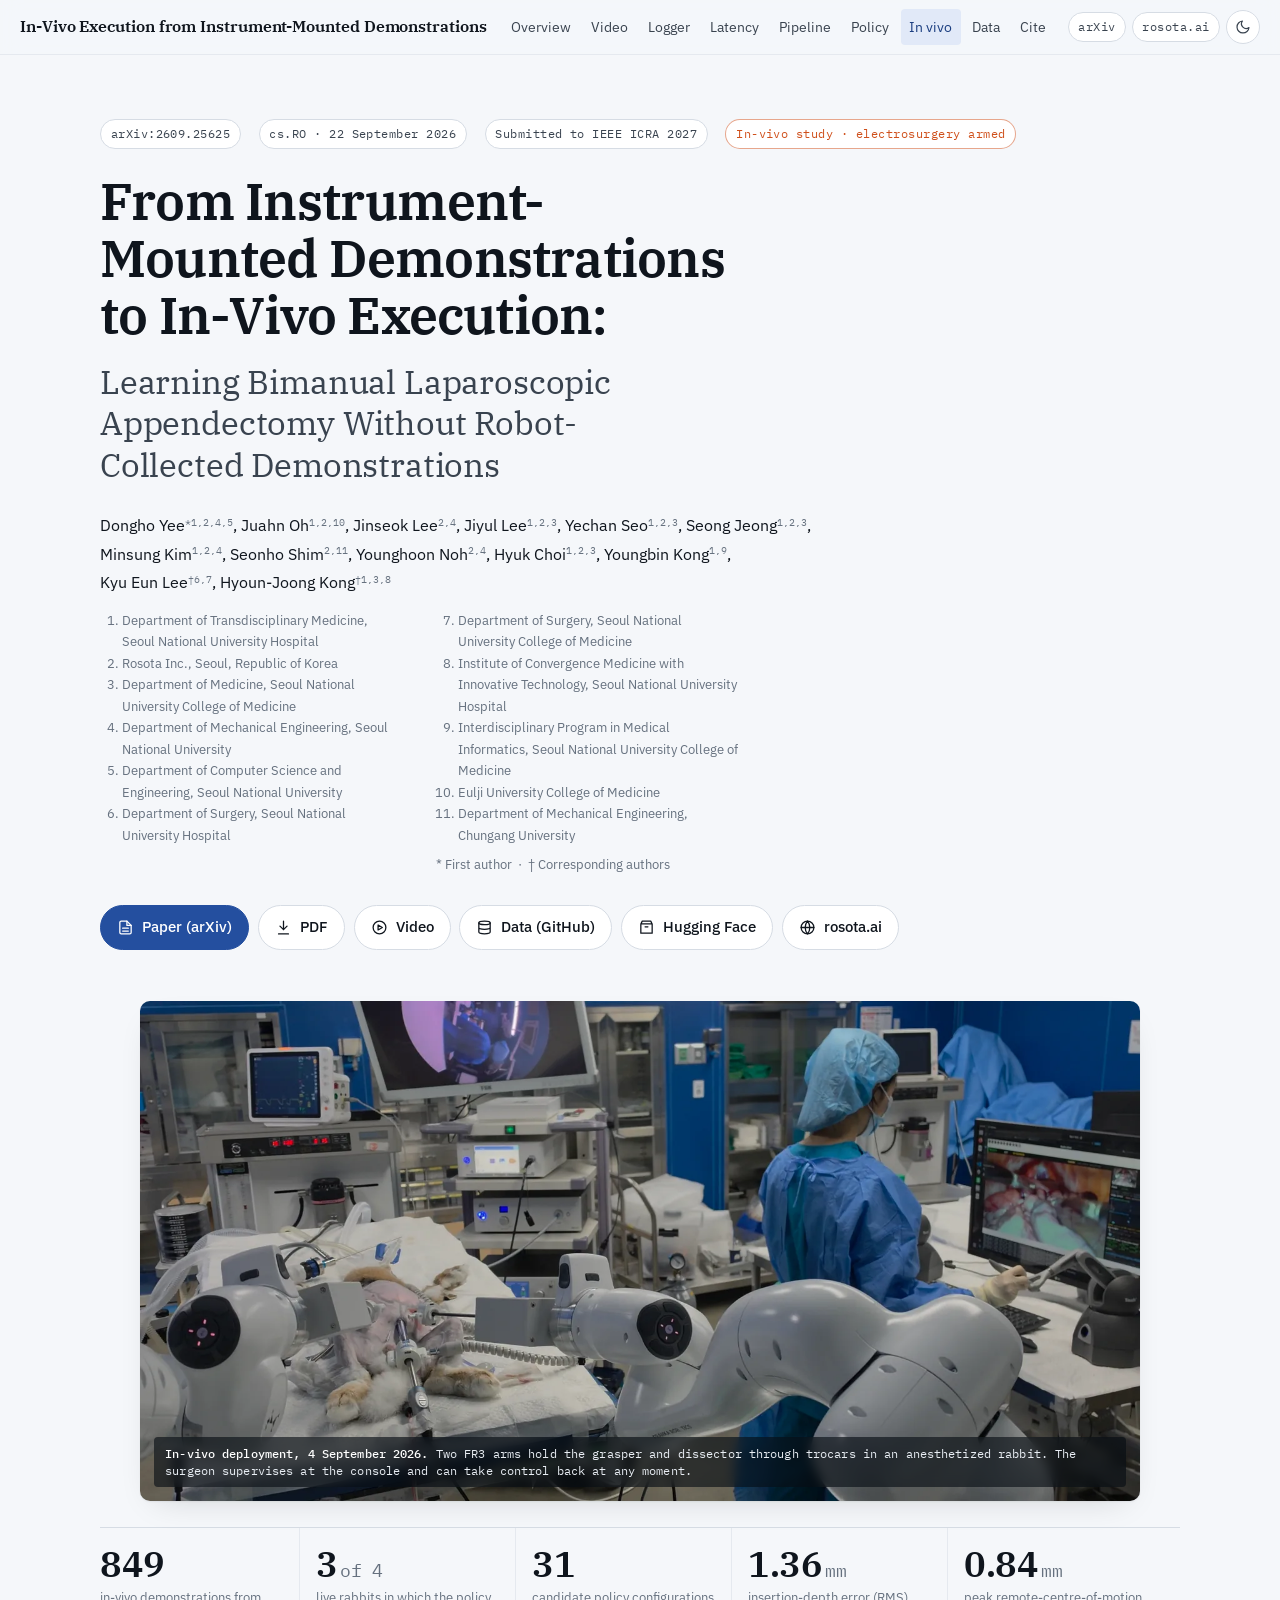
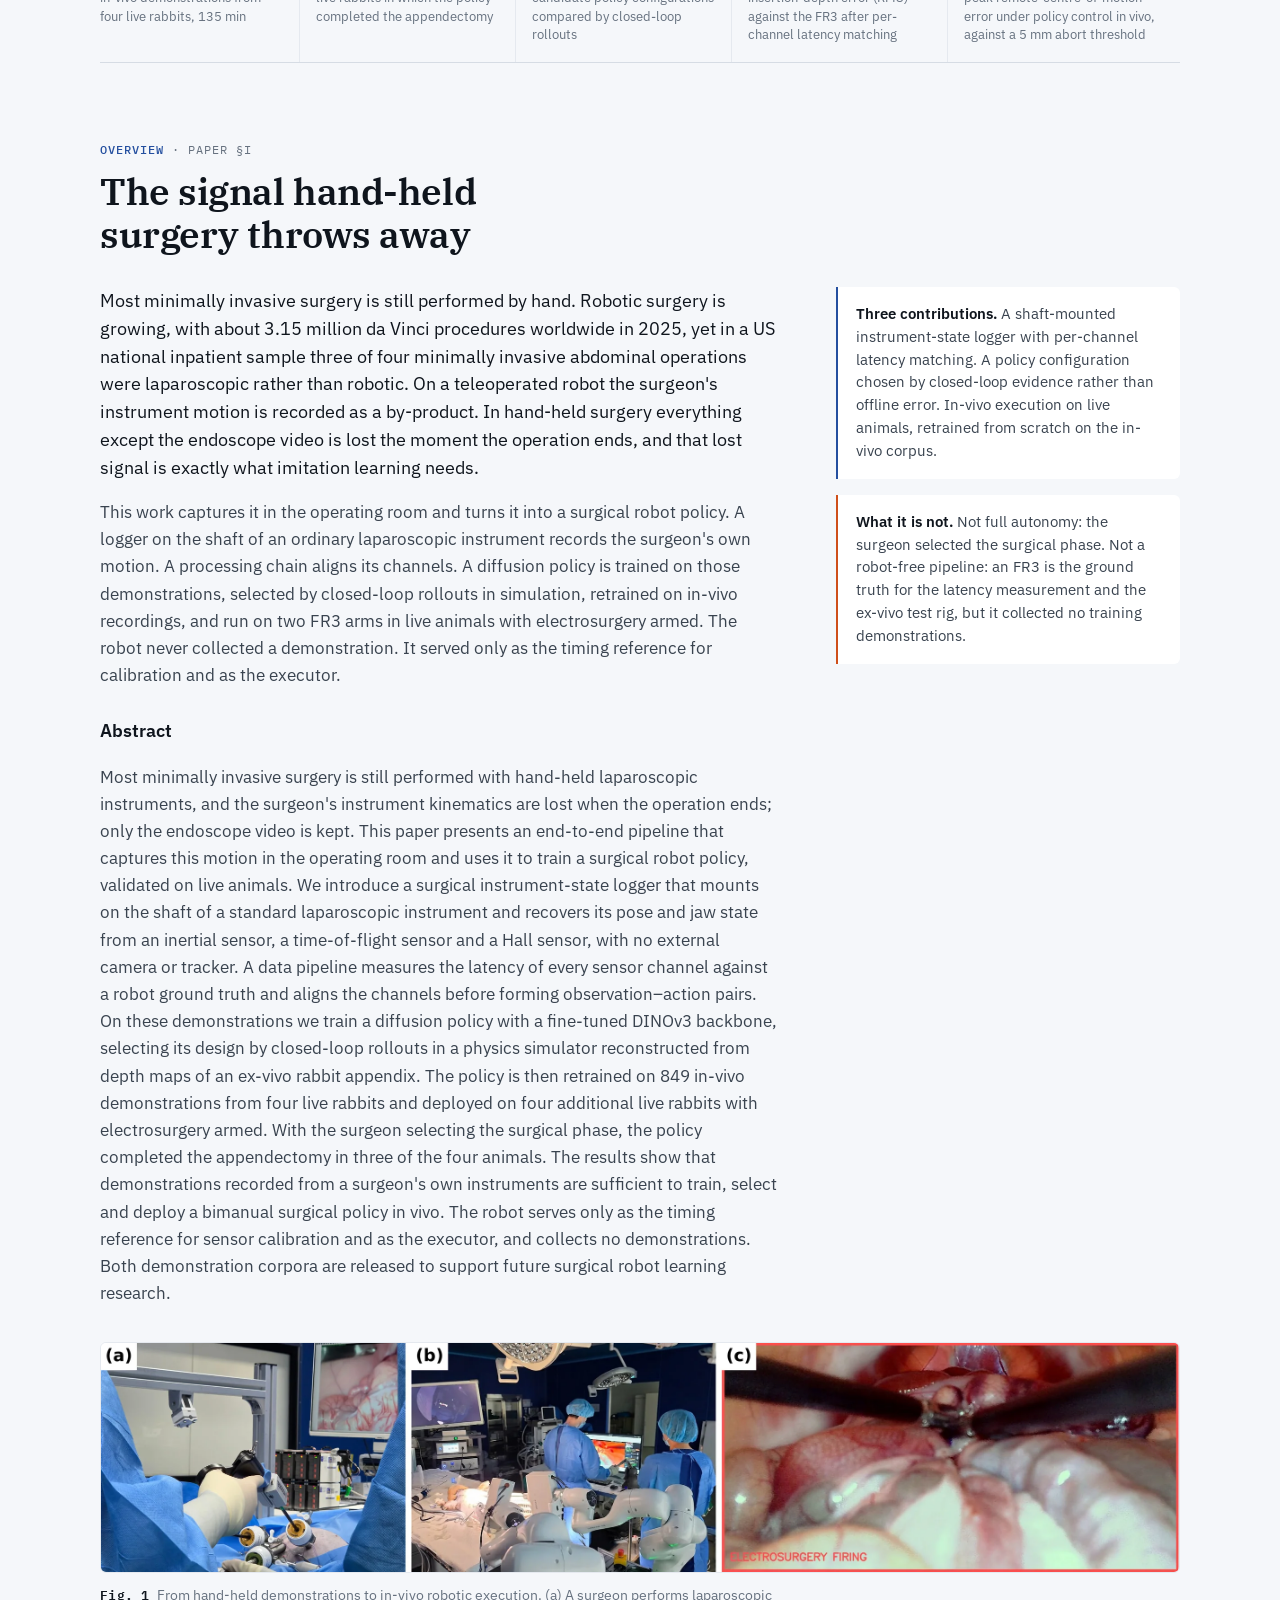
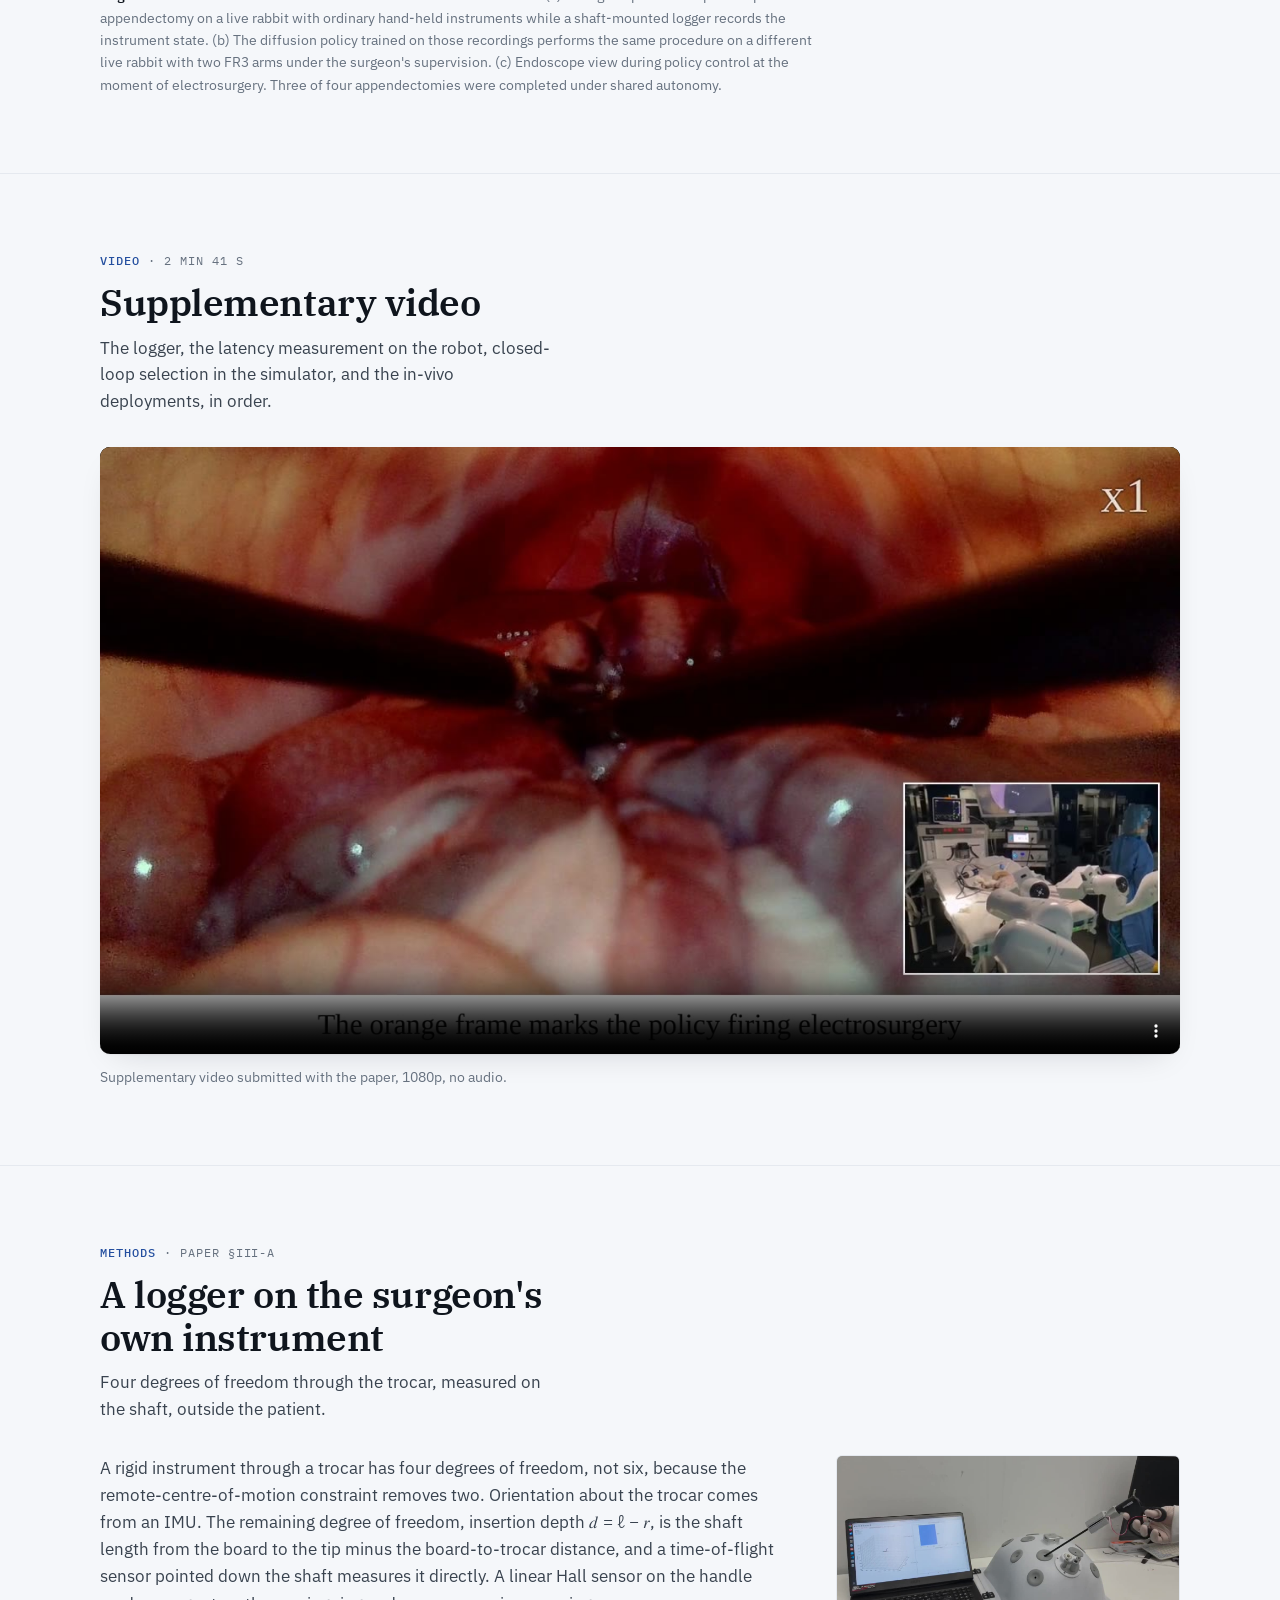
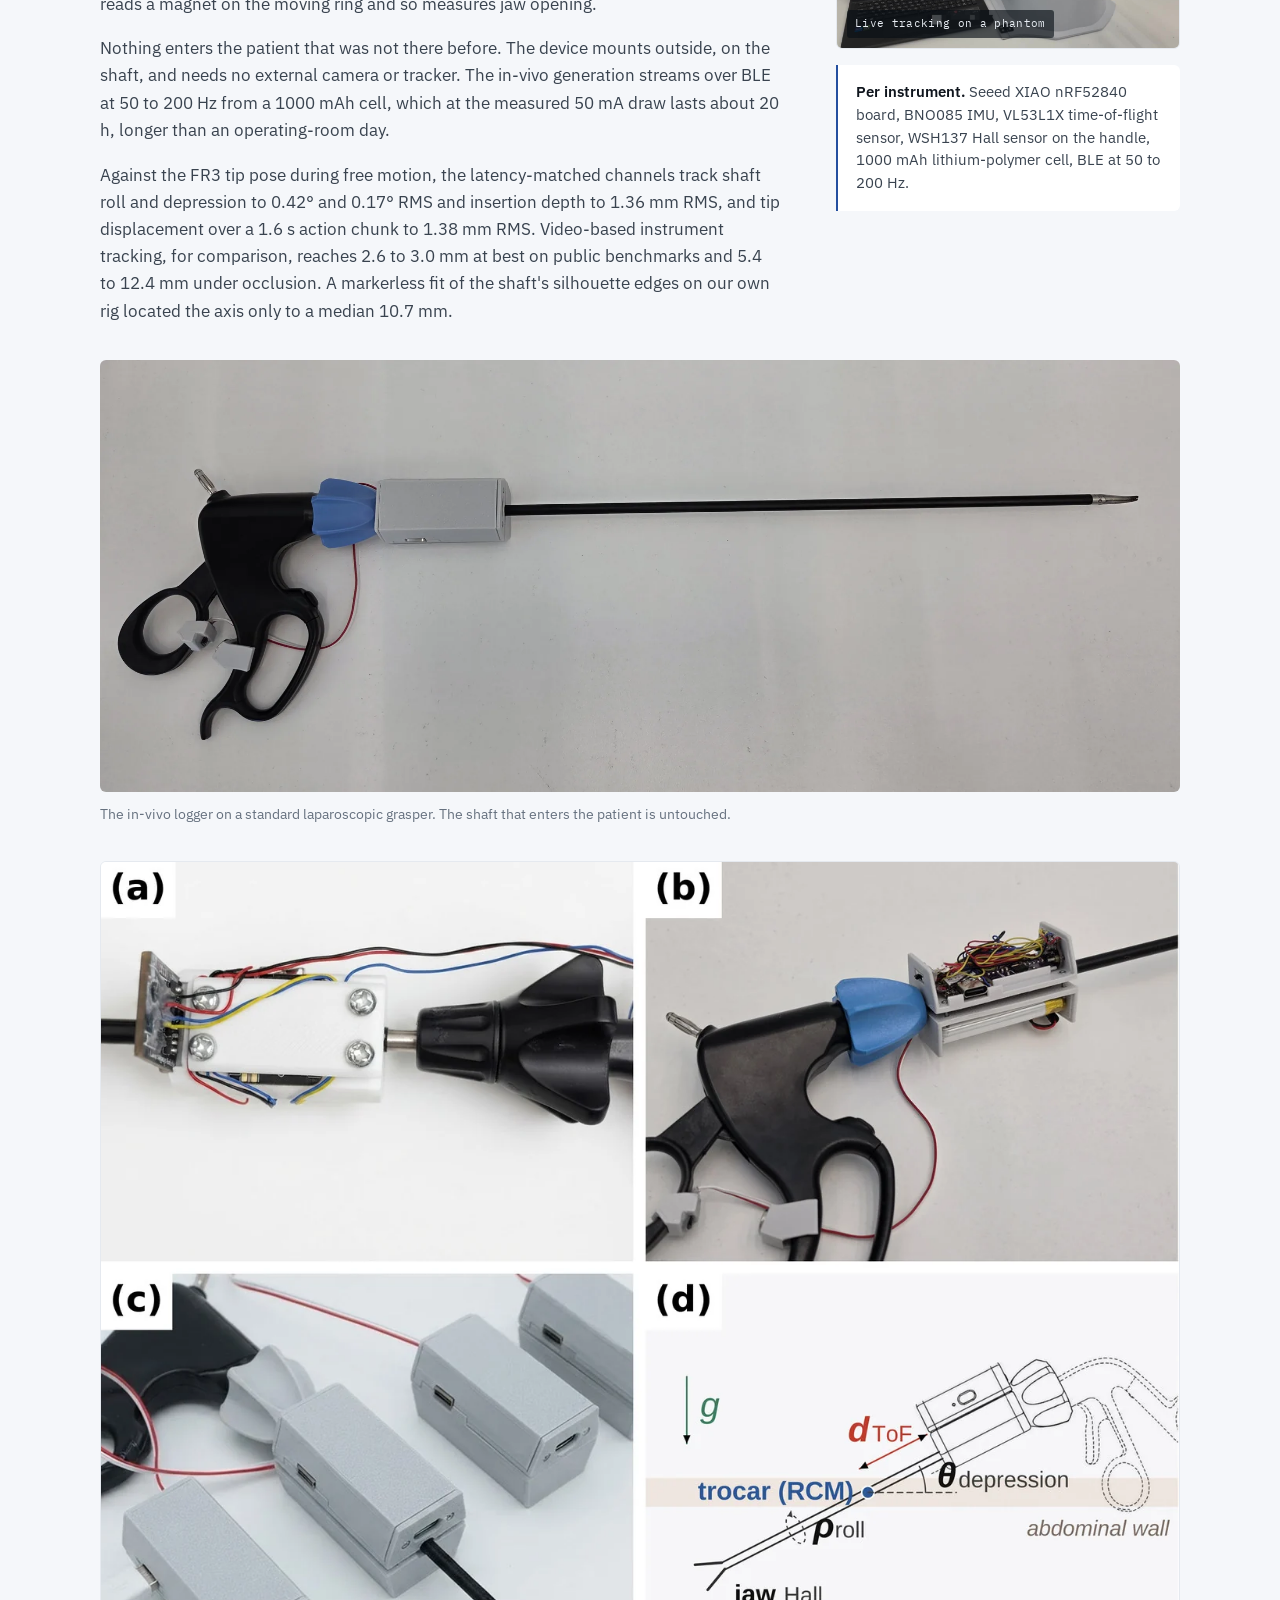
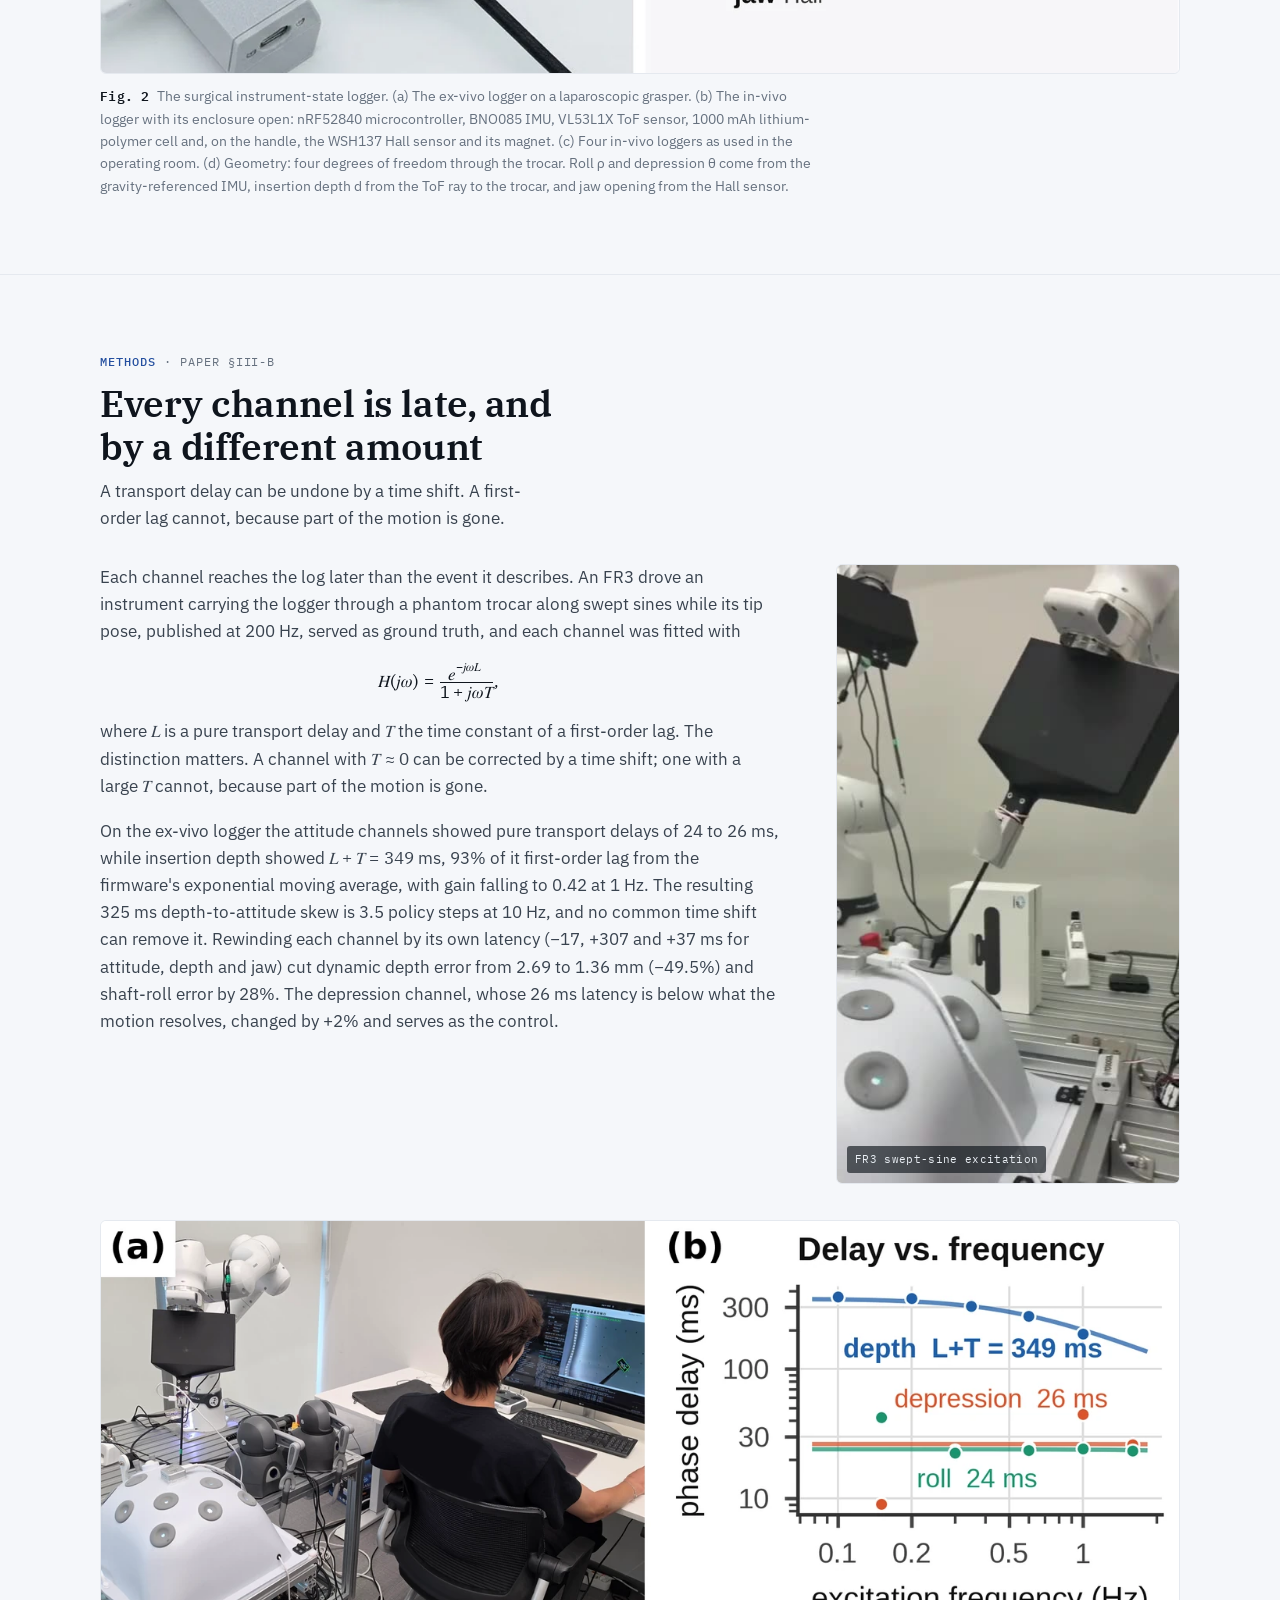
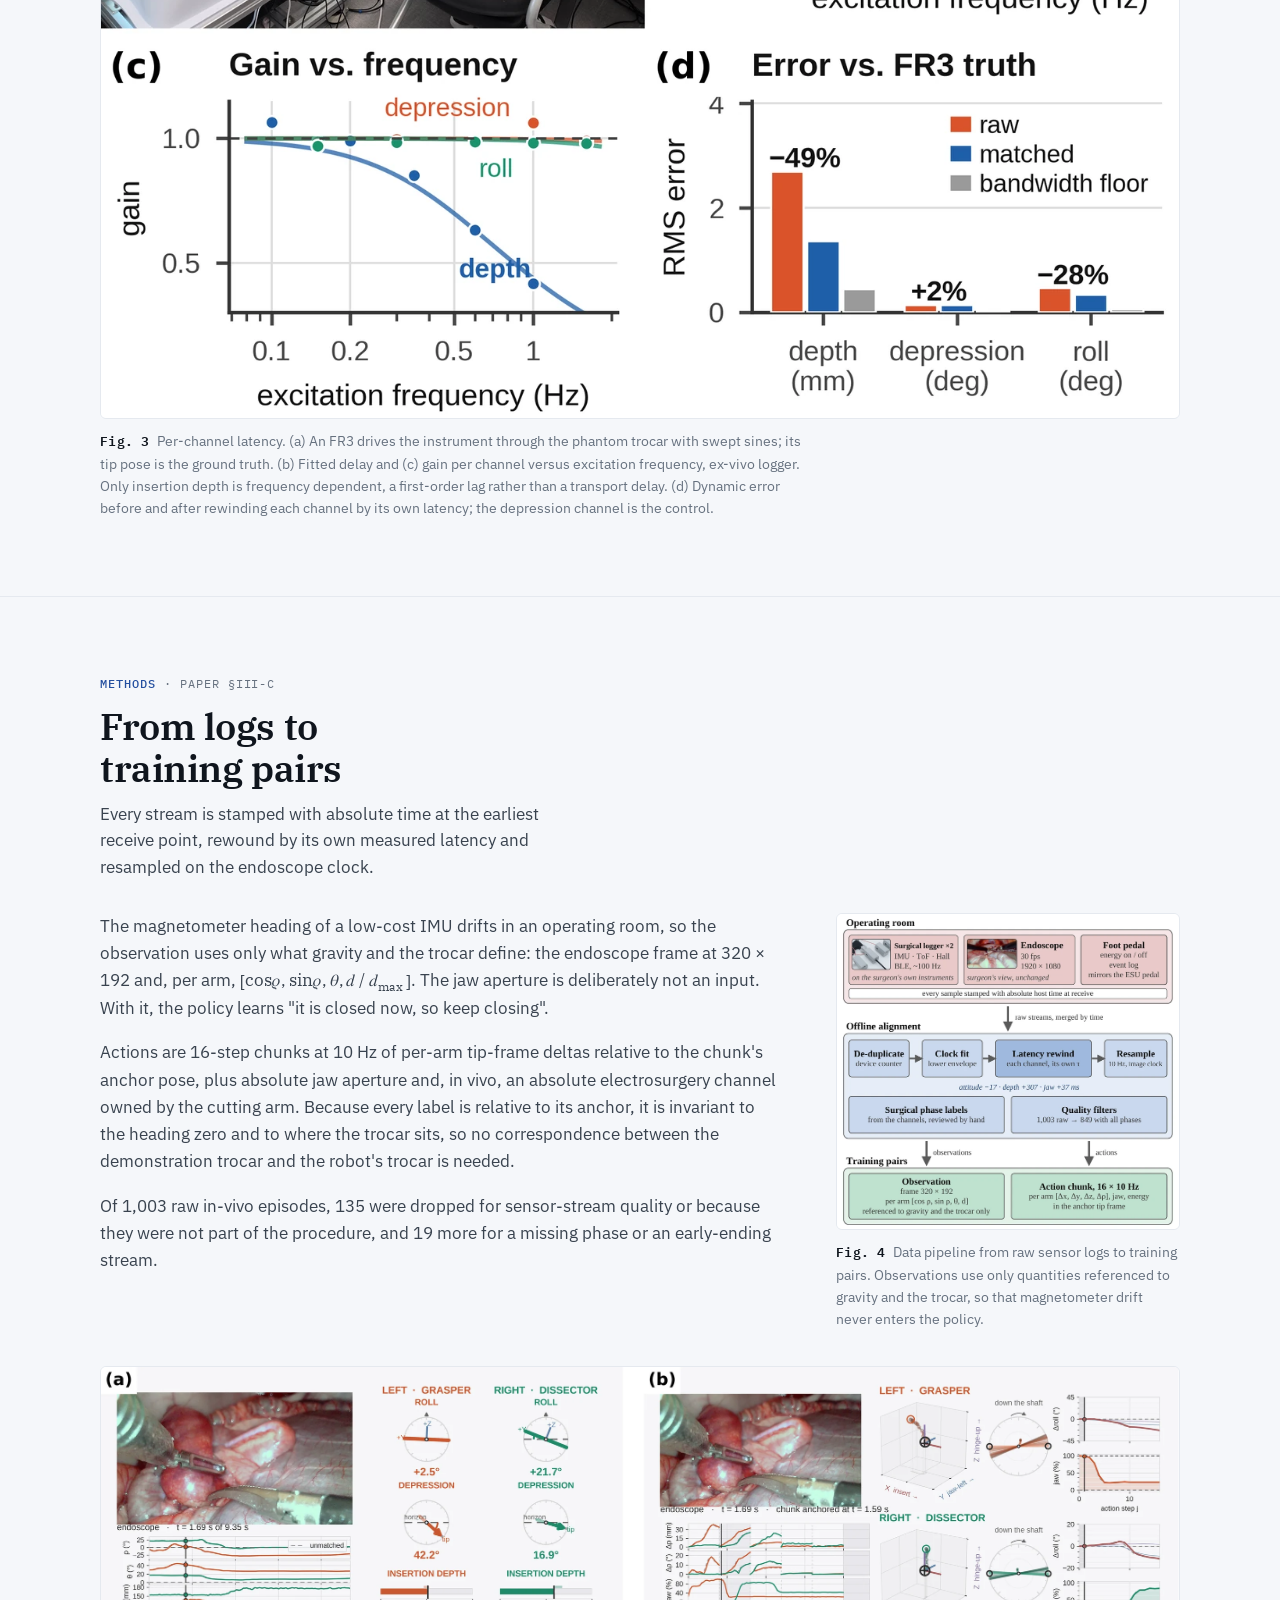
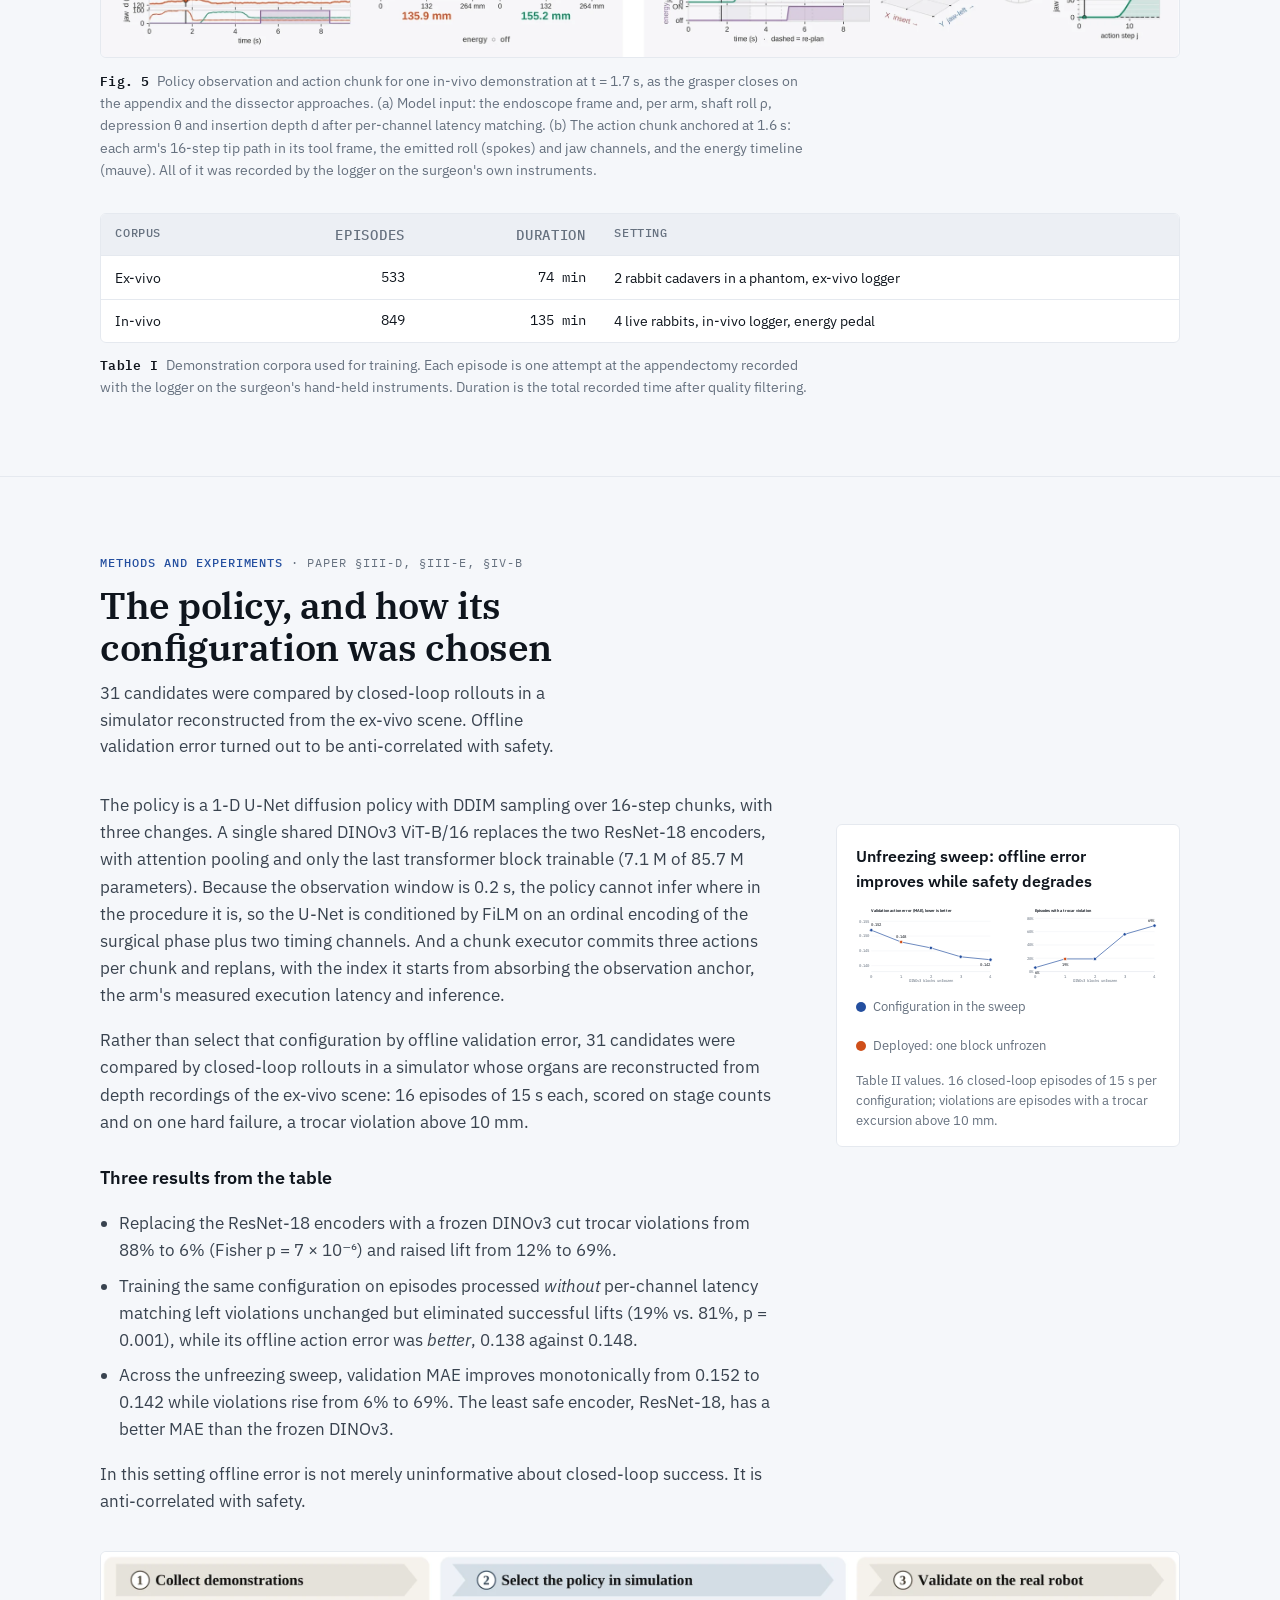
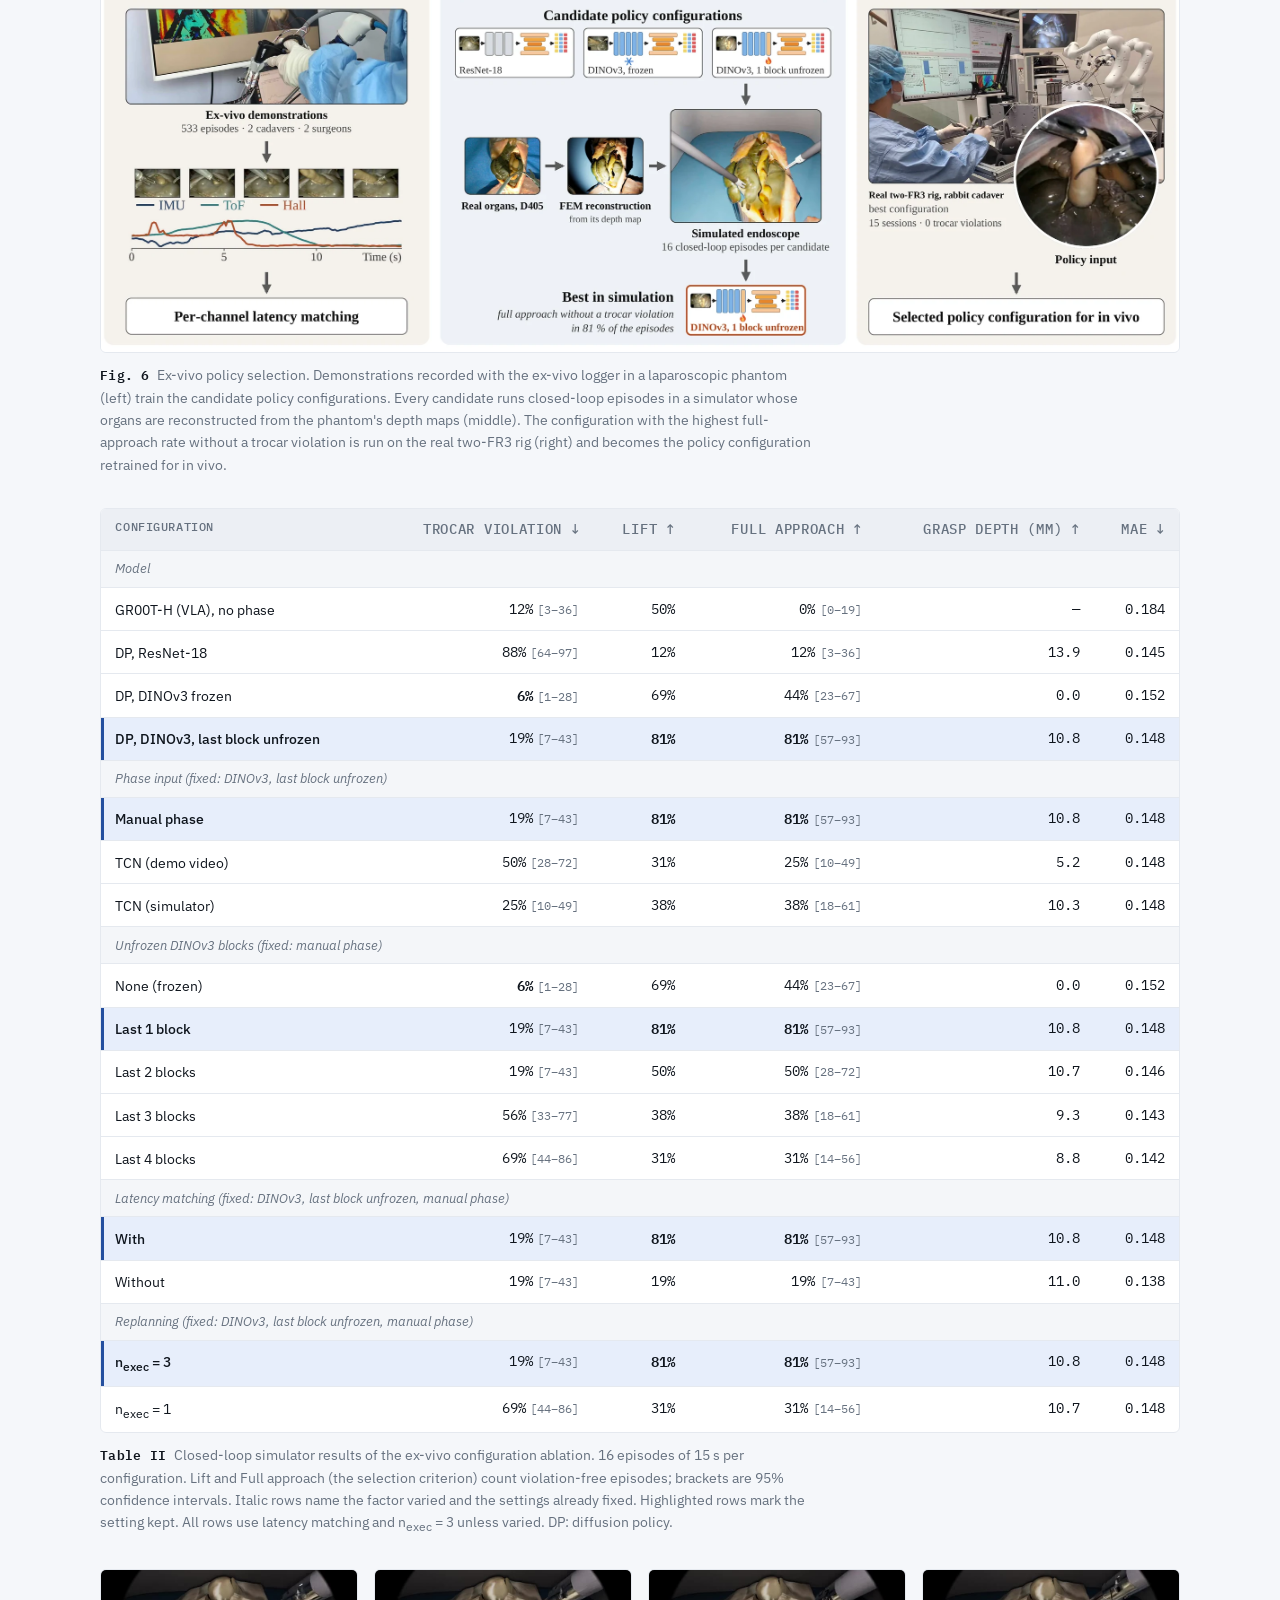
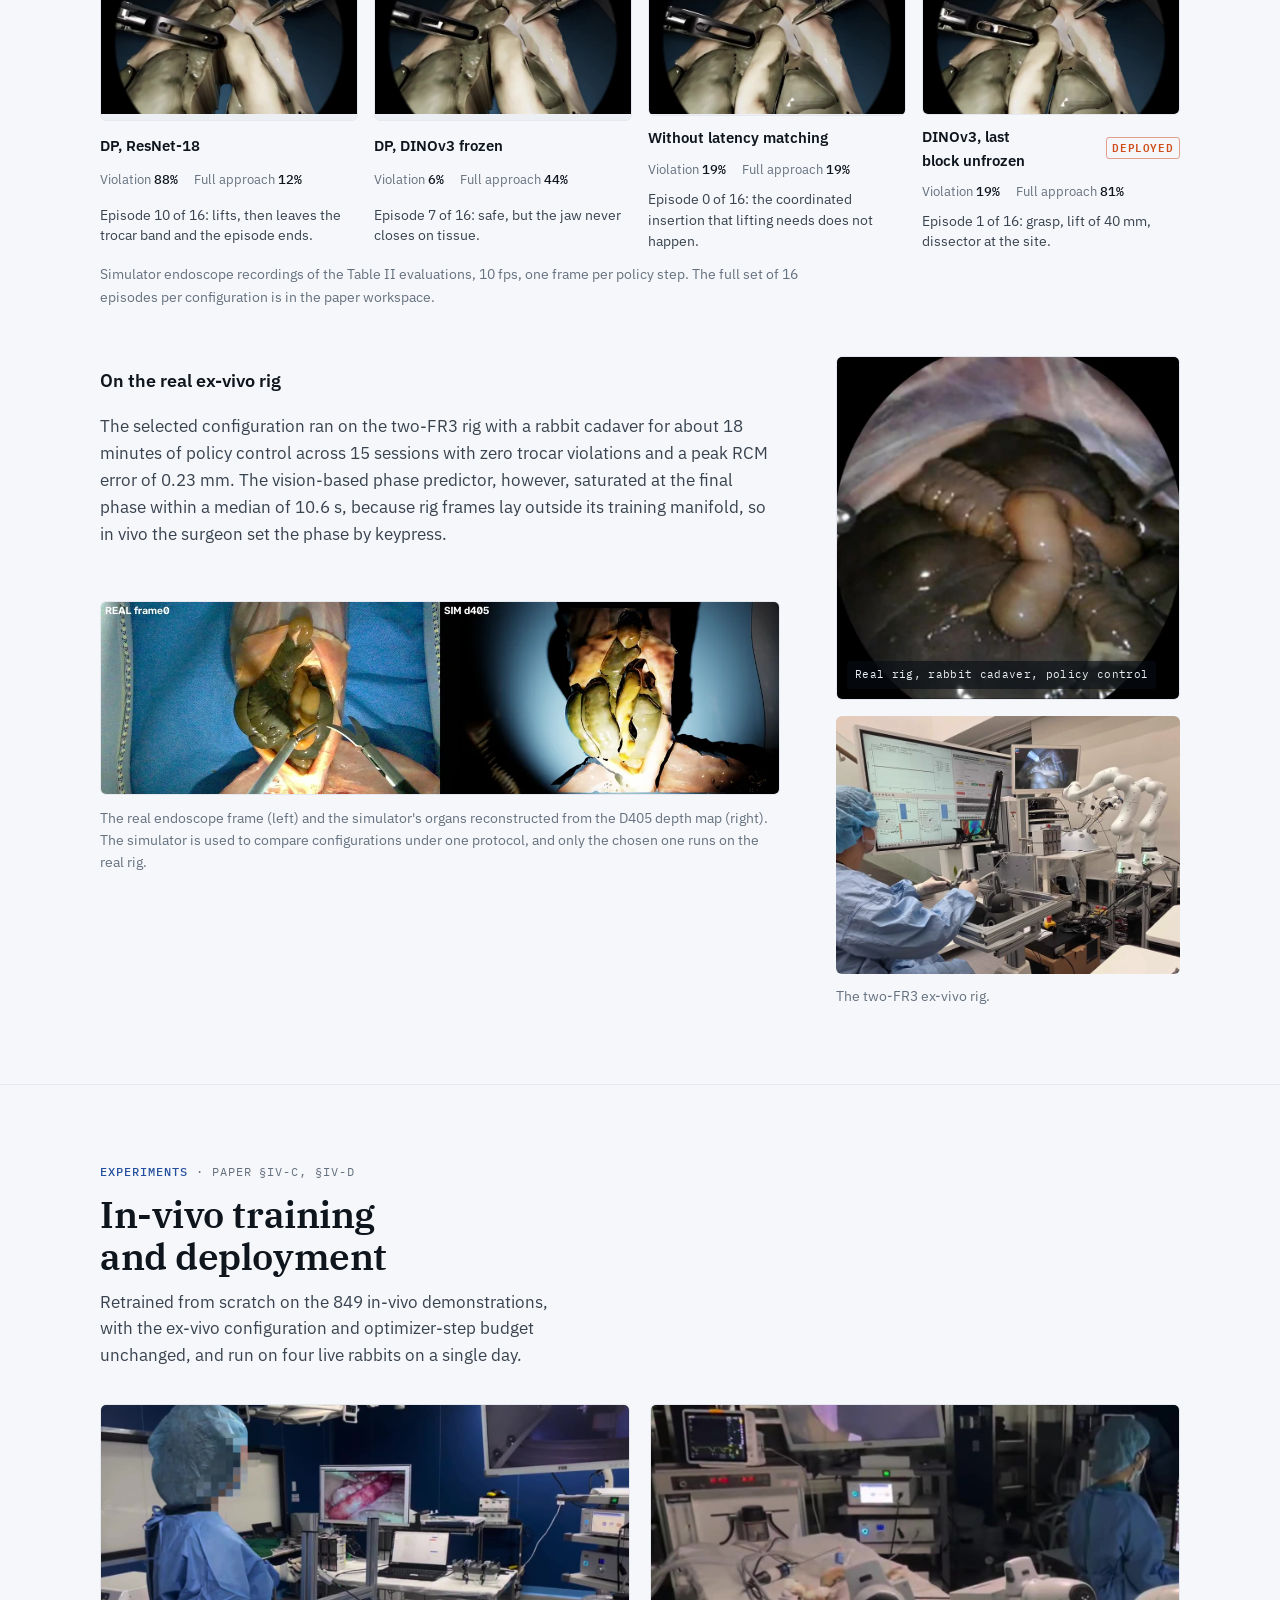
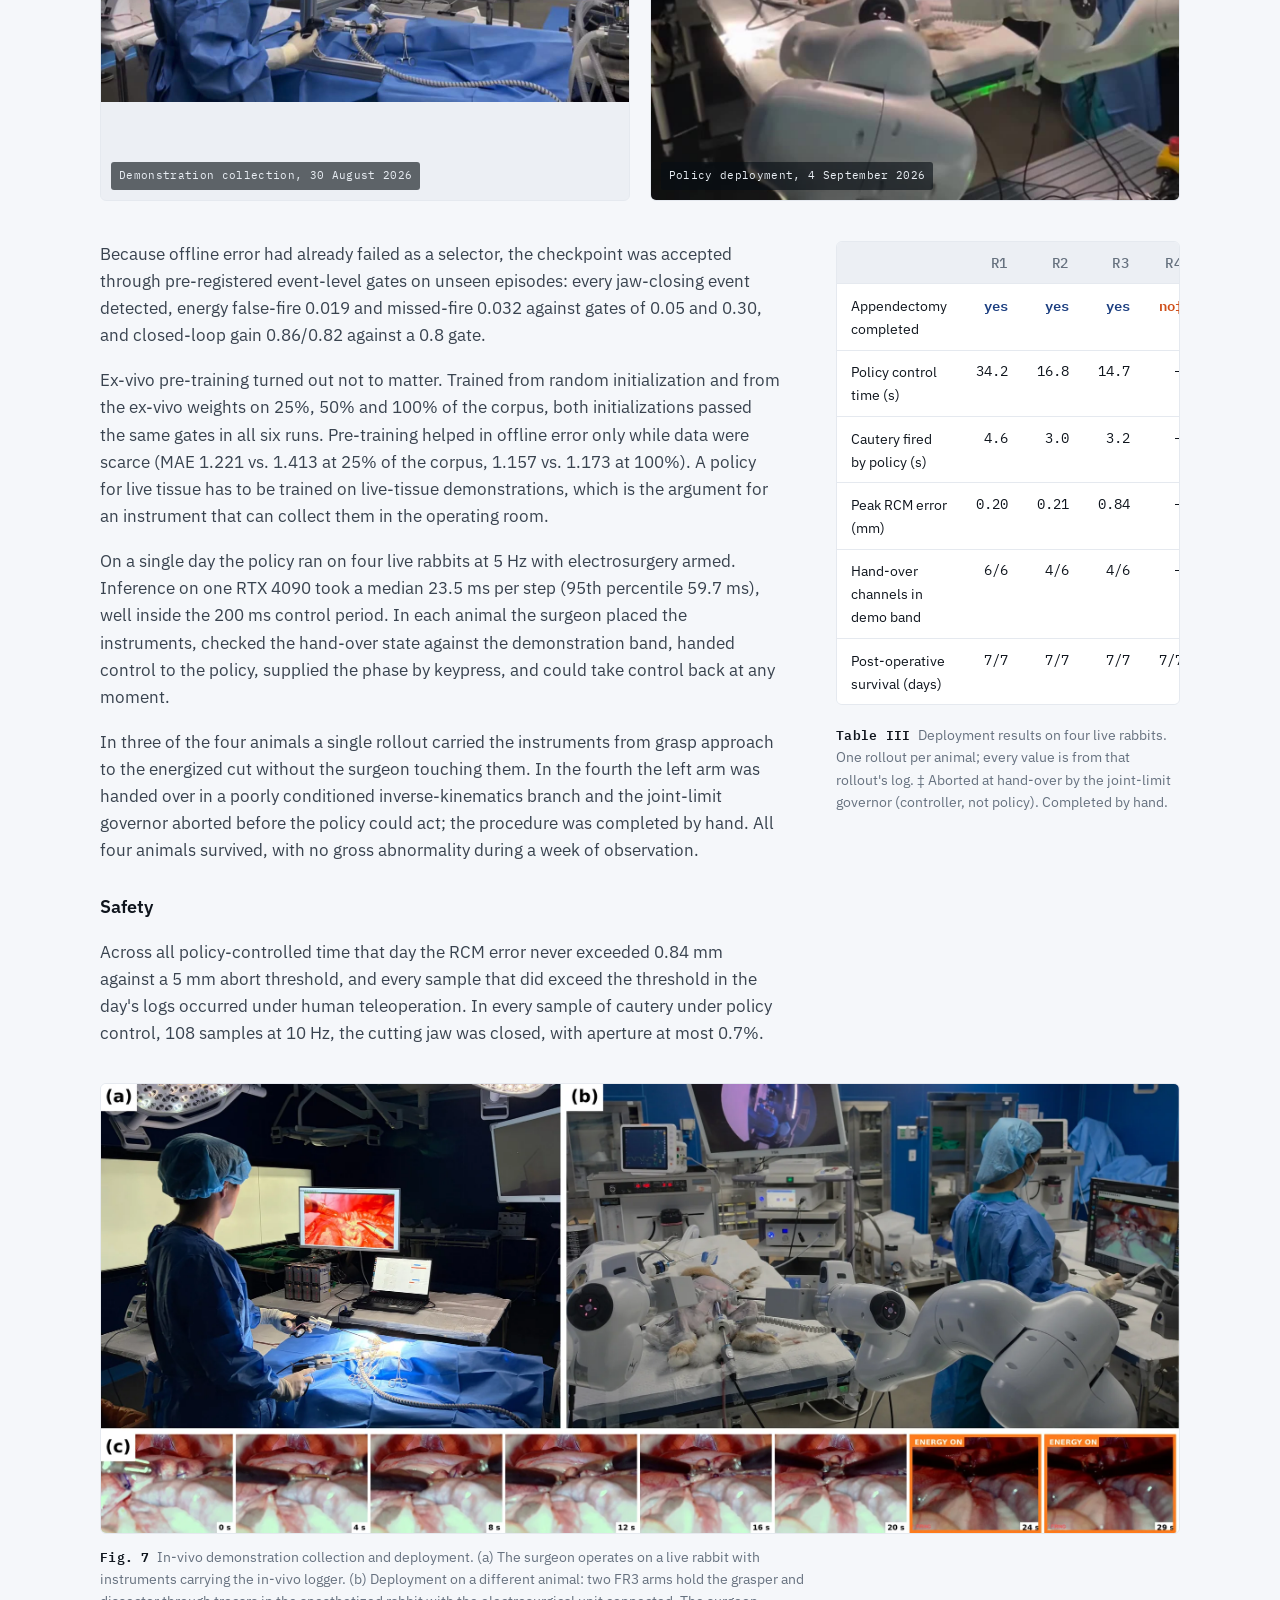
==== index.html @ 1e9c75e2 "Project page for the in-vivo appendectomy paper (arXiv:2609.25625) Static GitHub Pages site: hero, a" ====
<!doctype html>
<html lang="en">
<head>
<meta charset="utf-8">
<meta name="viewport" content="width=device-width, initial-scale=1, viewport-fit=cover">
<title>From Instrument-Mounted Demonstrations to In-Vivo Execution: Learning Bimanual Laparoscopic Appendectomy Without Robot-Collected Demonstrations</title>
<meta name="description" content="Project page. A shaft-mounted logger records a surgeon's hand-held laparoscopic instruments, and a diffusion policy trained on 849 in-vivo demonstrations completed appendectomy in three of four live rabbits. Paper, video, data.">
<link rel="canonical" href="https://rosota-research.github.io/instrument-mounted-demonstrations-in-vivo/">
<meta name="robots" content="index, follow, max-image-preview:large, max-snippet:-1, max-video-preview:-1">
<meta name="author" content="Dongho Yee, Juahn Oh, Jinseok Lee, Jiyul Lee, Yechan Seo, Seong Jeong, Minsung Kim, Seonho Shim, Younghoon Noh, Hyuk Choi, Youngbin Kong, Kyu Eun Lee, Hyoun-Joong Kong">
<meta name="keywords" content="surgical robotics, imitation learning, diffusion policy, laparoscopic appendectomy, in vivo, instrument-mounted demonstrations, DINOv3, latency matching, Franka FR3, ICRA 2027">
<meta name="theme-color" content="#f5f7fa" media="(prefers-color-scheme: light)">
<meta name="theme-color" content="#0b1016" media="(prefers-color-scheme: dark)">

<meta property="og:type" content="article">
<meta property="og:site_name" content="Rosota Intelligence Institute">
<meta property="og:title" content="From Instrument-Mounted Demonstrations to In-Vivo Execution: Learning Bimanual Laparoscopic Appendectomy Without Robot-Collected Demonstrations">
<meta property="og:description" content="A shaft-mounted logger records a surgeon's hand-held laparoscopic instruments. A diffusion policy trained on 849 in-vivo demonstrations completed appendectomy in three of four live rabbits with electrosurgery armed.">
<meta property="og:url" content="https://rosota-research.github.io/instrument-mounted-demonstrations-in-vivo/">
<meta property="og:image" content="https://rosota-research.github.io/instrument-mounted-demonstrations-in-vivo/assets/img/og-card.jpg">
<meta property="og:image:width" content="1200">
<meta property="og:image:height" content="630">
<meta property="og:image:alt" content="Two FR3 robot arms performing laparoscopic appendectomy on a live rabbit while the surgeon supervises at the console">
<meta property="article:published_time" content="2026-09-22T00:00:00Z">
<meta name="twitter:card" content="summary_large_image">
<meta name="twitter:title" content="From Instrument-Mounted Demonstrations to In-Vivo Execution">
<meta name="twitter:description" content="Learning bimanual laparoscopic appendectomy without robot-collected demonstrations. Three of four live rabbits, electrosurgery armed. Paper, video and data.">
<meta name="twitter:image" content="https://rosota-research.github.io/instrument-mounted-demonstrations-in-vivo/assets/img/og-card.jpg">

<!-- Google Scholar -->
<meta name="citation_title" content="From Instrument-Mounted Demonstrations to In-Vivo Execution: Learning Bimanual Laparoscopic Appendectomy Without Robot-Collected Demonstrations">
<meta name="citation_author" content="Yee, Dongho">
<meta name="citation_author" content="Oh, Juahn">
<meta name="citation_author" content="Lee, Jinseok">
<meta name="citation_author" content="Lee, Jiyul">
<meta name="citation_author" content="Seo, Yechan">
<meta name="citation_author" content="Jeong, Seong">
<meta name="citation_author" content="Kim, Minsung">
<meta name="citation_author" content="Shim, Seonho">
<meta name="citation_author" content="Noh, Younghoon">
<meta name="citation_author" content="Choi, Hyuk">
<meta name="citation_author" content="Kong, Youngbin">
<meta name="citation_author" content="Lee, Kyu Eun">
<meta name="citation_author" content="Kong, Hyoun-Joong">
<meta name="citation_publication_date" content="2026/09/22">
<meta name="citation_online_date" content="2026/09/22">
<meta name="citation_arxiv_id" content="2609.25625">
<meta name="citation_pdf_url" content="https://arxiv.org/pdf/2609.25625">
<meta name="citation_abstract_html_url" content="https://rosota-research.github.io/instrument-mounted-demonstrations-in-vivo/">
<meta name="citation_technical_report_institution" content="Rosota Intelligence Institute; Seoul National University Hospital">
<meta name="citation_keywords" content="surgical robotics; imitation learning; diffusion policy; laparoscopic appendectomy; in vivo">

<link rel="icon" href="assets/img/favicon.svg" type="image/svg+xml">
<link rel="preconnect" href="https://fonts.googleapis.com">
<link rel="preconnect" href="https://fonts.gstatic.com" crossorigin>
<link rel="stylesheet" href="https://fonts.googleapis.com/css2?family=IBM+Plex+Mono:wght@400;500&family=IBM+Plex+Sans:wght@400;500;600&family=IBM+Plex+Serif:ital,wght@0,400;0,600;1,400&display=swap">
<link rel="stylesheet" href="assets/css/style.css">
<link rel="preload" as="image" href="assets/img/hero-1600.webp" imagesrcset="assets/img/hero-1000.webp 1000w, assets/img/hero-1600.webp 1600w, assets/img/hero-2400.webp 2400w" imagesizes="(min-width: 1160px) 1120px, 100vw">

<script type="application/ld+json">
{
  "@context": "https://schema.org",
  "@graph": [
    {
      "@type": "ScholarlyArticle",
      "@id": "https://rosota-research.github.io/instrument-mounted-demonstrations-in-vivo/#article",
      "headline": "From Instrument-Mounted Demonstrations to In-Vivo Execution: Learning Bimanual Laparoscopic Appendectomy Without Robot-Collected Demonstrations",
      "name": "From Instrument-Mounted Demonstrations to In-Vivo Execution: Learning Bimanual Laparoscopic Appendectomy Without Robot-Collected Demonstrations",
      "alternativeHeadline": "Learning Bimanual Laparoscopic Appendectomy Without Robot-Collected Demonstrations",
      "url": "https://rosota-research.github.io/instrument-mounted-demonstrations-in-vivo/",
      "sameAs": ["https://arxiv.org/abs/2609.25625", "https://www.rosota.ai/posts/instrument-mounted-demonstrations-in-vivo"],
      "identifier": {"@type": "PropertyValue", "propertyID": "arXiv", "value": "2609.25625"},
      "datePublished": "2026-09-22",
      "inLanguage": "en",
      "isAccessibleForFree": true,
      "image": "https://rosota-research.github.io/instrument-mounted-demonstrations-in-vivo/assets/img/og-card.jpg",
      "abstract": "Most minimally invasive surgery is still performed with hand-held laparoscopic instruments, and the surgeon's instrument kinematics are lost when the operation ends; only the endoscope video is kept. This paper presents an end-to-end pipeline that captures this motion in the operating room and uses it to train a surgical robot policy, validated on live animals. We introduce a surgical instrument-state logger that mounts on the shaft of a standard laparoscopic instrument and recovers its pose and jaw state from an inertial sensor, a time-of-flight sensor and a Hall sensor, with no external camera or tracker. A data pipeline measures the latency of every sensor channel against a robot ground truth and aligns the channels before forming observation-action pairs. On these demonstrations we train a diffusion policy with a fine-tuned DINOv3 backbone, selecting its design by closed-loop rollouts in a physics simulator reconstructed from depth maps of an ex-vivo rabbit appendix. The policy is then retrained on 849 in-vivo demonstrations from four live rabbits and deployed on four additional live rabbits with electrosurgery armed. With the surgeon selecting the surgical phase, the policy completed the appendectomy in three of the four animals.",
      "keywords": ["surgical robotics", "imitation learning", "diffusion policy", "laparoscopic appendectomy", "in vivo", "DINOv3", "latency matching"],
      "author": [
        {"@type": "Person", "name": "Dongho Yee", "affiliation": [{"@type": "Organization", "name": "Seoul National University Hospital"}, {"@type": "Organization", "name": "Rosota Inc."}, {"@type": "Organization", "name": "Seoul National University"}]},
        {"@type": "Person", "name": "Juahn Oh", "affiliation": [{"@type": "Organization", "name": "Seoul National University Hospital"}, {"@type": "Organization", "name": "Rosota Inc."}, {"@type": "Organization", "name": "Eulji University College of Medicine"}]},
        {"@type": "Person", "name": "Jinseok Lee", "affiliation": [{"@type": "Organization", "name": "Rosota Inc."}, {"@type": "Organization", "name": "Seoul National University"}]},
        {"@type": "Person", "name": "Jiyul Lee", "affiliation": [{"@type": "Organization", "name": "Seoul National University Hospital"}, {"@type": "Organization", "name": "Rosota Inc."}, {"@type": "Organization", "name": "Seoul National University College of Medicine"}]},
        {"@type": "Person", "name": "Yechan Seo", "affiliation": [{"@type": "Organization", "name": "Seoul National University Hospital"}, {"@type": "Organization", "name": "Rosota Inc."}, {"@type": "Organization", "name": "Seoul National University College of Medicine"}]},
        {"@type": "Person", "name": "Seong Jeong", "affiliation": [{"@type": "Organization", "name": "Seoul National University Hospital"}, {"@type": "Organization", "name": "Rosota Inc."}, {"@type": "Organization", "name": "Seoul National University College of Medicine"}]},
        {"@type": "Person", "name": "Minsung Kim", "affiliation": [{"@type": "Organization", "name": "Seoul National University Hospital"}, {"@type": "Organization", "name": "Rosota Inc."}, {"@type": "Organization", "name": "Seoul National University"}]},
        {"@type": "Person", "name": "Seonho Shim", "affiliation": [{"@type": "Organization", "name": "Rosota Inc."}, {"@type": "Organization", "name": "Chungang University"}]},
        {"@type": "Person", "name": "Younghoon Noh", "affiliation": [{"@type": "Organization", "name": "Rosota Inc."}, {"@type": "Organization", "name": "Seoul National University"}]},
        {"@type": "Person", "name": "Hyuk Choi", "affiliation": [{"@type": "Organization", "name": "Seoul National University Hospital"}, {"@type": "Organization", "name": "Rosota Inc."}, {"@type": "Organization", "name": "Seoul National University College of Medicine"}]},
        {"@type": "Person", "name": "Youngbin Kong", "affiliation": [{"@type": "Organization", "name": "Seoul National University Hospital"}, {"@type": "Organization", "name": "Seoul National University College of Medicine"}]},
        {"@type": "Person", "name": "Kyu Eun Lee", "affiliation": [{"@type": "Organization", "name": "Seoul National University Hospital"}, {"@type": "Organization", "name": "Seoul National University College of Medicine"}]},
        {"@type": "Person", "name": "Hyoun-Joong Kong", "affiliation": [{"@type": "Organization", "name": "Seoul National University Hospital"}, {"@type": "Organization", "name": "Seoul National University College of Medicine"}]}
      ],
      "publisher": {"@type": "Organization", "name": "Rosota Intelligence Institute", "url": "https://www.rosota.ai"},
      "video": {"@id": "https://rosota-research.github.io/instrument-mounted-demonstrations-in-vivo/#video"},
      "subjectOf": {"@id": "https://rosota-research.github.io/instrument-mounted-demonstrations-in-vivo/#dataset"}
    },
    {
      "@type": "VideoObject",
      "@id": "https://rosota-research.github.io/instrument-mounted-demonstrations-in-vivo/#video",
      "name": "Supplementary video: From Instrument-Mounted Demonstrations to In-Vivo Execution",
      "description": "Instrument-state logger, per-channel latency matching, closed-loop policy selection in simulation, and bimanual appendectomy on live rabbits with electrosurgery armed.",
      "thumbnailUrl": "https://rosota-research.github.io/instrument-mounted-demonstrations-in-vivo/assets/img/poster-supplementary.jpg",
      "contentUrl": "https://rosota-research.github.io/instrument-mounted-demonstrations-in-vivo/assets/video/supplementary-1080p.mp4",
      "uploadDate": "2026-09-22",
      "duration": "PT2M41S"
    },
    {
      "@type": "Dataset",
      "@id": "https://rosota-research.github.io/instrument-mounted-demonstrations-in-vivo/#dataset",
      "name": "Hand-held laparoscopic appendectomy demonstrations (ex vivo and in vivo)",
      "description": "533 ex-vivo and 849 in-vivo appendectomy demonstrations recorded with the surgical instrument-state logger on hand-held instruments, with endoscope video, per-channel timestamps, pedal state and phase labels.",
      "url": "https://github.com/Rosota-Research/ICRA2027-Invivo-main",
      "isAccessibleForFree": true,
      "creator": {"@type": "Organization", "name": "Rosota Intelligence Institute", "url": "https://www.rosota.ai"},
      "distribution": [
        {"@type": "DataDownload", "name": "Ex-vivo logger and endoscope recordings", "contentUrl": "https://huggingface.co/datasets/surgicalrobotics/appendectomy-exvivo"},
        {"@type": "DataDownload", "name": "In-vivo preprocessed episodes", "contentUrl": "https://huggingface.co/datasets/surgicalrobotics/appendectomy-invivo"}
      ]
    },
    {
      "@type": "WebPage",
      "@id": "https://rosota-research.github.io/instrument-mounted-demonstrations-in-vivo/#page",
      "url": "https://rosota-research.github.io/instrument-mounted-demonstrations-in-vivo/",
      "name": "From Instrument-Mounted Demonstrations to In-Vivo Execution: Learning Bimanual Laparoscopic Appendectomy Without Robot-Collected Demonstrations",
      "mainEntity": {"@id": "https://rosota-research.github.io/instrument-mounted-demonstrations-in-vivo/#article"},
      "publisher": {"@type": "Organization", "name": "Rosota Intelligence Institute", "url": "https://www.rosota.ai"}
    }
  ]
}
</script>
</head>
<body>
<div class="progress" aria-hidden="true"></div>

<header class="topbar">
  <div class="wrap wrap--wide">
    <a class="brand" href="#top">In-Vivo Execution from Instrument-Mounted Demonstrations</a>
    <nav class="nav" aria-label="Sections">
      <a href="#overview">Overview</a>
      <a href="#video">Video</a>
      <a href="#logger">Logger</a>
      <a href="#latency">Latency</a>
      <a href="#pipeline">Pipeline</a>
      <a href="#policy">Policy</a>
      <a href="#invivo">In vivo</a>
      <a href="#data">Data</a>
      <a href="#cite">Cite</a>
    </nav>
    <div class="topbar-actions">
      <a class="pill" href="https://arxiv.org/abs/2609.25625">arXiv</a>
      <a class="pill" href="https://www.rosota.ai">rosota.ai</a>
      <button class="iconbtn" id="theme-toggle" type="button" aria-label="Switch colour theme" title="Switch theme">
        <svg class="moon" viewBox="0 0 24 24" fill="none" stroke="currentColor" stroke-width="1.8" stroke-linecap="round" stroke-linejoin="round" aria-hidden="true"><path d="M21 12.8A9 9 0 1 1 11.2 3a7 7 0 0 0 9.8 9.8z"/></svg>
        <svg class="sun" viewBox="0 0 24 24" fill="none" stroke="currentColor" stroke-width="1.8" stroke-linecap="round" stroke-linejoin="round" aria-hidden="true"><circle cx="12" cy="12" r="4"/><path d="M12 2v2M12 20v2M4.9 4.9l1.4 1.4M17.7 17.7l1.4 1.4M2 12h2M20 12h2M4.9 19.1l1.4-1.4M17.7 6.3l1.4-1.4"/></svg>
      </button>
    </div>
  </div>
</header>

<main id="top">
<section class="hero">
  <div class="wrap">
    <div class="meta">
      <a class="pill" href="https://arxiv.org/abs/2609.25625">arXiv:2609.25625</a>
      <span class="pill">cs.RO · 22 September 2026</span>
      <span class="pill">Submitted to IEEE ICRA 2027</span>
      <span class="pill pill--energy">In-vivo study · electrosurgery armed</span>
    </div>
    <h1 class="title">From Instrument-Mounted Demonstrations to In-Vivo Execution: <span class="sub">Learning Bimanual Laparoscopic Appendectomy Without Robot-Collected Demonstrations</span></h1>

    <p class="authors">
      <span>Dongho Yee<sup>*1,2,4,5</sup>,</span>
      <span>Juahn Oh<sup>1,2,10</sup>,</span>
      <span>Jinseok Lee<sup>2,4</sup>,</span>
      <span>Jiyul Lee<sup>1,2,3</sup>,</span>
      <span>Yechan Seo<sup>1,2,3</sup>,</span>
      <span>Seong Jeong<sup>1,2,3</sup>,</span>
      <span>Minsung Kim<sup>1,2,4</sup>,</span>
      <span>Seonho Shim<sup>2,11</sup>,</span>
      <span>Younghoon Noh<sup>2,4</sup>,</span>
      <span>Hyuk Choi<sup>1,2,3</sup>,</span>
      <span>Youngbin Kong<sup>1,9</sup>,</span>
      <span>Kyu Eun Lee<sup>†6,7</sup>,</span>
      <span>Hyoun-Joong Kong<sup>†1,3,8</sup></span>
    </p>
    <div class="affils">
      <ol>
        <li>Department of Transdisciplinary Medicine, Seoul National University Hospital</li>
        <li>Rosota Inc., Seoul, Republic of Korea</li>
        <li>Department of Medicine, Seoul National University College of Medicine</li>
        <li>Department of Mechanical Engineering, Seoul National University</li>
        <li>Department of Computer Science and Engineering, Seoul National University</li>
        <li>Department of Surgery, Seoul National University Hospital</li>
        <li>Department of Surgery, Seoul National University College of Medicine</li>
        <li>Institute of Convergence Medicine with Innovative Technology, Seoul National University Hospital</li>
        <li>Interdisciplinary Program in Medical Informatics, Seoul National University College of Medicine</li>
        <li>Eulji University College of Medicine</li>
        <li>Department of Mechanical Engineering, Chungang University</li>
      </ol>
      <div class="marks">* First author &nbsp;·&nbsp; † Corresponding authors</div>
    </div>

    <div class="actions">
      <a class="btn btn--primary" href="https://arxiv.org/abs/2609.25625"><svg viewBox="0 0 24 24" fill="none" stroke="currentColor" stroke-width="1.8" stroke-linecap="round" stroke-linejoin="round" aria-hidden="true"><path d="M14 3H6a2 2 0 0 0-2 2v14a2 2 0 0 0 2 2h12a2 2 0 0 0 2-2V9z"/><path d="M14 3v6h6M8 13h8M8 17h8"/></svg>Paper (arXiv)</a>
      <a class="btn" href="https://arxiv.org/pdf/2609.25625"><svg viewBox="0 0 24 24" fill="none" stroke="currentColor" stroke-width="1.8" stroke-linecap="round" stroke-linejoin="round" aria-hidden="true"><path d="M12 3v12M7 10l5 5 5-5M5 21h14"/></svg>PDF</a>
      <a class="btn" href="#video"><svg viewBox="0 0 24 24" fill="none" stroke="currentColor" stroke-width="1.8" stroke-linecap="round" stroke-linejoin="round" aria-hidden="true"><circle cx="12" cy="12" r="9"/><path d="M10 8.5v7l6-3.5z"/></svg>Video</a>
      <a class="btn" href="https://github.com/Rosota-Research/ICRA2027-Invivo-main"><svg viewBox="0 0 24 24" fill="none" stroke="currentColor" stroke-width="1.8" stroke-linecap="round" stroke-linejoin="round" aria-hidden="true"><ellipse cx="12" cy="5.5" rx="8" ry="2.5"/><path d="M4 5.5v13c0 1.4 3.6 2.5 8 2.5s8-1.1 8-2.5v-13M4 12c0 1.4 3.6 2.5 8 2.5s8-1.1 8-2.5"/></svg>Data (GitHub)</a>
      <a class="btn" href="https://huggingface.co/surgicalrobotics"><svg viewBox="0 0 24 24" fill="none" stroke="currentColor" stroke-width="1.8" stroke-linecap="round" stroke-linejoin="round" aria-hidden="true"><path d="M4 7h16v13H4zM4 7l2-4h12l2 4M10 11h4"/></svg>Hugging Face</a>
      <a class="btn" href="https://www.rosota.ai/posts/instrument-mounted-demonstrations-in-vivo"><svg viewBox="0 0 24 24" fill="none" stroke="currentColor" stroke-width="1.8" stroke-linecap="round" stroke-linejoin="round" aria-hidden="true"><circle cx="12" cy="12" r="9"/><path d="M3 12h18M12 3a14 14 0 0 1 0 18M12 3a14 14 0 0 0 0 18"/></svg>rosota.ai</a>
    </div>

    <figure class="hero-media">
      <div class="frame">
        <img src="assets/img/hero-1600.webp" srcset="assets/img/hero-1000.webp 1000w, assets/img/hero-1600.webp 1600w, assets/img/hero-2400.webp 2400w" sizes="(min-width: 1160px) 1120px, 100vw" width="2400" height="1200" alt="Two FR3 robot arms hold laparoscopic instruments through trocars in an anesthetized rabbit while the surgeon supervises at a console in the operating room" fetchpriority="high" decoding="async">
        <figcaption class="tag"><b>In-vivo deployment, 4 September 2026.</b> Two FR3 arms hold the grasper and dissector through trocars in an anesthetized rabbit. The surgeon supervises at the console and can take control back at any moment.</figcaption>
      </div>
    </figure>

    <div class="stats" role="list">
      <div class="stat" role="listitem"><div class="v num">849</div><div class="l">in-vivo demonstrations from four live rabbits, 135 min</div></div>
      <div class="stat" role="listitem"><div class="v num">3<small>of 4</small></div><div class="l">live rabbits in which the policy completed the appendectomy</div></div>
      <div class="stat" role="listitem"><div class="v num">31</div><div class="l">candidate policy configurations compared by closed-loop rollouts</div></div>
      <div class="stat" role="listitem"><div class="v num">1.36<small>mm</small></div><div class="l">insertion-depth error (RMS) against the FR3 after per-channel latency matching</div></div>
      <div class="stat" role="listitem"><div class="v num">0.84<small>mm</small></div><div class="l">peak remote-centre-of-motion error under policy control in vivo, against a 5 mm abort threshold</div></div>
    </div>
  </div>
</section>

<section class="section section--flush" id="overview">
  <div class="wrap">
    <div class="section-head">
      <div class="eyebrow"><b>Overview</b> · Paper §I</div>
      <h2>The signal hand-held surgery throws away</h2>
    </div>
    <div class="cols">
      <div class="prose">
        <p class="lede">Most minimally invasive surgery is still performed by hand. Robotic surgery is growing, with about 3.15 million da Vinci procedures worldwide in 2025, yet in a US national inpatient sample three of four minimally invasive abdominal operations were laparoscopic rather than robotic. On a teleoperated robot the surgeon's instrument motion is recorded as a by-product. In hand-held surgery everything except the endoscope video is lost the moment the operation ends, and that lost signal is exactly what imitation learning needs.</p>
        <p>This work captures it in the operating room and turns it into a surgical robot policy. A logger on the shaft of an ordinary laparoscopic instrument records the surgeon's own motion. A processing chain aligns its channels. A diffusion policy is trained on those demonstrations, selected by closed-loop rollouts in simulation, retrained on in-vivo recordings, and run on two FR3 arms in live animals with electrosurgery armed. The robot never collected a demonstration. It served only as the timing reference for calibration and as the executor.</p>
        <h3>Abstract</h3>
        <p>Most minimally invasive surgery is still performed with hand-held laparoscopic instruments, and the surgeon's instrument kinematics are lost when the operation ends; only the endoscope video is kept. This paper presents an end-to-end pipeline that captures this motion in the operating room and uses it to train a surgical robot policy, validated on live animals. We introduce a surgical instrument-state logger that mounts on the shaft of a standard laparoscopic instrument and recovers its pose and jaw state from an inertial sensor, a time-of-flight sensor and a Hall sensor, with no external camera or tracker. A data pipeline measures the latency of every sensor channel against a robot ground truth and aligns the channels before forming observation–action pairs. On these demonstrations we train a diffusion policy with a fine-tuned DINOv3 backbone, selecting its design by closed-loop rollouts in a physics simulator reconstructed from depth maps of an ex-vivo rabbit appendix. The policy is then retrained on 849 in-vivo demonstrations from four live rabbits and deployed on four additional live rabbits with electrosurgery armed. With the surgeon selecting the surgical phase, the policy completed the appendectomy in three of the four animals. The results show that demonstrations recorded from a surgeon's own instruments are sufficient to train, select and deploy a bimanual surgical policy in vivo. The robot serves only as the timing reference for sensor calibration and as the executor, and collects no demonstrations. Both demonstration corpora are released to support future surgical robot learning research.</p>
      </div>
      <aside class="aside">
        <div class="note"><b>Three contributions.</b> A shaft-mounted instrument-state logger with per-channel latency matching. A policy configuration chosen by closed-loop evidence rather than offline error. In-vivo execution on live animals, retrained from scratch on the in-vivo corpus.</div>
        <div class="note note--energy"><b>What it is not.</b> Not full autonomy: the surgeon selected the surgical phase. Not a robot-free pipeline: an FR3 is the ground truth for the latency measurement and the ex-vivo test rig, but it collected no training demonstrations.</div>
      </aside>
    </div>

    <figure class="fig fig--wide reveal">
      <div class="media"><img src="assets/img/fig1-overview-2400.webp" srcset="assets/img/fig1-overview-1200.webp 1200w, assets/img/fig1-overview-2400.webp 2400w" sizes="(min-width: 1400px) 1320px, 100vw" width="2400" height="509" loading="lazy" decoding="async" alt="Three panels: a surgeon operating on a live rabbit with a logger on the instrument; two FR3 arms performing the procedure on another rabbit; the endoscope view at the moment of electrosurgery"></div>
      <figcaption><b>Fig. 1</b> From hand-held demonstrations to in-vivo robotic execution. (a) A surgeon performs laparoscopic appendectomy on a live rabbit with ordinary hand-held instruments while a shaft-mounted logger records the instrument state. (b) The diffusion policy trained on those recordings performs the same procedure on a different live rabbit with two FR3 arms under the surgeon's supervision. (c) Endoscope view during policy control at the moment of electrosurgery. Three of four appendectomies were completed under shared autonomy.</figcaption>
    </figure>
  </div>
</section>

<section class="section" id="video">
  <div class="wrap">
    <div class="section-head">
      <div class="eyebrow"><b>Video</b> · 2 min 41 s</div>
      <h2>Supplementary video</h2>
      <p class="lede">The logger, the latency measurement on the robot, closed-loop selection in the simulator, and the in-vivo deployments, in order.</p>
    </div>
    <figure class="fig fig--wide fig--plain player reveal">
      <div class="media">
        <video controls preload="none" playsinline poster="assets/img/poster-supplementary.jpg" width="1920" height="1080">
          <source src="assets/video/supplementary-1080p.mp4" type="video/mp4">
          Your browser cannot play this video. <a href="assets/video/supplementary-1080p.mp4">Download the MP4</a>.
        </video>
      </div>
      <figcaption>Supplementary video submitted with the paper, 1080p, no audio.</figcaption>
    </figure>
  </div>
</section>

<section class="section" id="logger">
  <div class="wrap">
    <div class="section-head">
      <div class="eyebrow"><b>Methods</b> · Paper §III-A</div>
      <h2>A logger on the surgeon's own instrument</h2>
      <p class="lede">Four degrees of freedom through the trocar, measured on the shaft, outside the patient.</p>
    </div>
    <div class="cols">
      <div class="prose">
        <p>A rigid instrument through a trocar has four degrees of freedom, not six, because the remote-centre-of-motion constraint removes two. Orientation about the trocar comes from an IMU. The remaining degree of freedom, insertion depth <math><mi>d</mi><mo>=</mo><mi>ℓ</mi><mo>−</mo><mi>r</mi></math>, is the shaft length from the board to the tip minus the board-to-trocar distance, and a time-of-flight sensor pointed down the shaft measures it directly. A linear Hall sensor on the handle reads a magnet on the moving ring and so measures jaw opening.</p>
        <p>Nothing enters the patient that was not there before. The device mounts outside, on the shaft, and needs no external camera or tracker. The in-vivo generation streams over BLE at 50 to 200 Hz from a 1000 mAh cell, which at the measured 50 mA draw lasts about 20 h, longer than an operating-room day.</p>
        <p>Against the FR3 tip pose during free motion, the latency-matched channels track shaft roll and depression to 0.42° and 0.17° RMS and insertion depth to 1.36 mm RMS, and tip displacement over a 1.6 s action chunk to 1.38 mm RMS. Video-based instrument tracking, for comparison, reaches 2.6 to 3.0 mm at best on public benchmarks and 5.4 to 12.4 mm under occlusion. A markerless fit of the shaft's silhouette edges on our own rig located the axis only to a median 10.7 mm.</p>
      </div>
      <aside class="aside">
        <div class="loop reveal">
          <video data-loop muted loop playsinline preload="metadata" poster="assets/img/poster-logger-tracking.jpg" width="1280" height="720" aria-label="The logger tracked live on a laparoscopic phantom"><source src="assets/video/logger-tracking.mp4" type="video/mp4"></video>
          <span class="tag">Live tracking on a phantom</span>
        </div>
        <div class="note"><b>Per instrument.</b> Seeed XIAO nRF52840 board, BNO085 IMU, VL53L1X time-of-flight sensor, WSH137 Hall sensor on the handle, 1000 mAh lithium-polymer cell, BLE at 50 to 200 Hz.</div>
      </aside>
    </div>
    <figure class="fig fig--wide fig--plain reveal">
      <div class="media"><img src="assets/img/photo-instrument-2000.webp" srcset="assets/img/photo-instrument-1000.webp 1000w, assets/img/photo-instrument-2000.webp 2000w" sizes="(min-width: 1400px) 1320px, 100vw" width="2000" height="800" loading="lazy" decoding="async" alt="A standard laparoscopic grasper with the in-vivo logger clipped on its shaft near the handle"></div>
      <figcaption>The in-vivo logger on a standard laparoscopic grasper. The shaft that enters the patient is untouched.</figcaption>
    </figure>
    <figure class="fig reveal">
      <div class="media"><img src="assets/img/fig2-logger-1380.webp" srcset="assets/img/fig2-logger-700.webp 700w, assets/img/fig2-logger-1380.webp 1380w" sizes="(min-width: 1160px) 1120px, 100vw" width="1380" height="1039" loading="lazy" decoding="async" alt="The ex-vivo logger, the in-vivo logger with its enclosure open and components labelled, four in-vivo loggers, and the four-degree-of-freedom geometry through the trocar"></div>
      <figcaption><b>Fig. 2</b> The surgical instrument-state logger. (a) The ex-vivo logger on a laparoscopic grasper. (b) The in-vivo logger with its enclosure open: nRF52840 microcontroller, BNO085 IMU, VL53L1X ToF sensor, 1000 mAh lithium-polymer cell and, on the handle, the WSH137 Hall sensor and its magnet. (c) Four in-vivo loggers as used in the operating room. (d) Geometry: four degrees of freedom through the trocar. Roll ρ and depression θ come from the gravity-referenced IMU, insertion depth d from the ToF ray to the trocar, and jaw opening from the Hall sensor.</figcaption>
    </figure>
  </div>
</section>

<section class="section" id="latency">
  <div class="wrap">
    <div class="section-head">
      <div class="eyebrow"><b>Methods</b> · Paper §III-B</div>
      <h2>Every channel is late, and by a different amount</h2>
      <p class="lede">A transport delay can be undone by a time shift. A first-order lag cannot, because part of the motion is gone.</p>
    </div>
    <div class="cols">
      <div class="prose">
        <p>Each channel reaches the log later than the event it describes. An FR3 drove an instrument carrying the logger through a phantom trocar along swept sines while its tip pose, published at 200 Hz, served as ground truth, and each channel was fitted with</p>
        <math display="block"><mi>H</mi><mo>(</mo><mi>j</mi><mi>ω</mi><mo>)</mo><mo>=</mo><mfrac><msup><mi>e</mi><mrow><mo>−</mo><mi>j</mi><mi>ω</mi><mi>L</mi></mrow></msup><mrow><mn>1</mn><mo>+</mo><mi>j</mi><mi>ω</mi><mi>T</mi></mrow></mfrac><mo>,</mo></math>
        <p>where <math><mi>L</mi></math> is a pure transport delay and <math><mi>T</mi></math> the time constant of a first-order lag. The distinction matters. A channel with <math><mi>T</mi><mo>≈</mo><mn>0</mn></math> can be corrected by a time shift; one with a large <math><mi>T</mi></math> cannot, because part of the motion is gone.</p>
        <p>On the ex-vivo logger the attitude channels showed pure transport delays of 24 to 26 ms, while insertion depth showed <math><mi>L</mi><mo>+</mo><mi>T</mi><mo>=</mo><mn>349</mn></math> ms, 93% of it first-order lag from the firmware's exponential moving average, with gain falling to 0.42 at 1 Hz. The resulting 325 ms depth-to-attitude skew is 3.5 policy steps at 10 Hz, and no common time shift can remove it. Rewinding each channel by its own latency (−17, +307 and +37 ms for attitude, depth and jaw) cut dynamic depth error from 2.69 to 1.36 mm (−49.5%) and shaft-roll error by 28%. The depression channel, whose 26 ms latency is below what the motion resolves, changed by +2% and serves as the control.</p>
      </div>
      <aside class="aside">
        <div class="loop reveal">
          <video data-loop muted loop playsinline preload="metadata" poster="assets/img/poster-latency-rig.jpg" width="398" height="720" aria-label="An FR3 drives the instrument through the phantom trocar for the latency measurement"><source src="assets/video/latency-rig.mp4" type="video/mp4"></video>
          <span class="tag">FR3 swept-sine excitation</span>
        </div>
      </aside>
    </div>
    <figure class="fig reveal">
      <div class="media"><img src="assets/img/fig3-latency-1380.webp" srcset="assets/img/fig3-latency-700.webp 700w, assets/img/fig3-latency-1380.webp 1380w" sizes="(min-width: 1160px) 1120px, 100vw" width="1380" height="1021" loading="lazy" decoding="async" alt="Latency measurement setup, fitted delay and gain per channel against frequency, and dynamic error before and after per-channel rewinding"></div>
      <figcaption><b>Fig. 3</b> Per-channel latency. (a) An FR3 drives the instrument through the phantom trocar with swept sines; its tip pose is the ground truth. (b) Fitted delay and (c) gain per channel versus excitation frequency, ex-vivo logger. Only insertion depth is frequency dependent, a first-order lag rather than a transport delay. (d) Dynamic error before and after rewinding each channel by its own latency; the depression channel is the control.</figcaption>
    </figure>
  </div>
</section>

<section class="section" id="pipeline">
  <div class="wrap">
    <div class="section-head">
      <div class="eyebrow"><b>Methods</b> · Paper §III-C</div>
      <h2>From logs to training pairs</h2>
      <p class="lede">Every stream is stamped with absolute time at the earliest receive point, rewound by its own measured latency and resampled on the endoscope clock.</p>
    </div>
    <div class="cols">
      <div class="prose">
        <p>The magnetometer heading of a low-cost IMU drifts in an operating room, so the observation uses only what gravity and the trocar define: the endoscope frame at 320 × 192 and, per arm, <math><mo>[</mo><mi>cos</mi><mi>ρ</mi><mo>,</mo><mi>sin</mi><mi>ρ</mi><mo>,</mo><mi>θ</mi><mo>,</mo><mi>d</mi><mo>/</mo><msub><mi>d</mi><mi>max</mi></msub><mo>]</mo></math>. The jaw aperture is deliberately not an input. With it, the policy learns "it is closed now, so keep closing".</p>
        <p>Actions are 16-step chunks at 10 Hz of per-arm tip-frame deltas relative to the chunk's anchor pose, plus absolute jaw aperture and, in vivo, an absolute electrosurgery channel owned by the cutting arm. Because every label is relative to its anchor, it is invariant to the heading zero and to where the trocar sits, so no correspondence between the demonstration trocar and the robot's trocar is needed.</p>
        <p>Of 1,003 raw in-vivo episodes, 135 were dropped for sensor-stream quality or because they were not part of the procedure, and 19 more for a missing phase or an early-ending stream.</p>
      </div>
      <figure class="fig fig--inline reveal">
        <div class="media"><img src="assets/img/fig4-pipeline-1600.webp" srcset="assets/img/fig4-pipeline-800.webp 800w, assets/img/fig4-pipeline-1600.webp 1600w" sizes="(min-width: 960px) 420px, 100vw" width="1600" height="1475" loading="lazy" decoding="async" alt="Block diagram of the data pipeline from raw sensor logs through time stamping, latency rewinding and resampling to observation and action pairs"></div>
        <figcaption><b>Fig. 4</b> Data pipeline from raw sensor logs to training pairs. Observations use only quantities referenced to gravity and the trocar, so that magnetometer drift never enters the policy.</figcaption>
      </figure>
    </div>
    <figure class="fig fig--wide reveal">
      <div class="media"><img src="assets/img/fig5-io-2400.webp" srcset="assets/img/fig5-io-1200.webp 1200w, assets/img/fig5-io-2400.webp 2400w" sizes="(min-width: 1400px) 1320px, 100vw" width="2400" height="647" loading="lazy" decoding="async" alt="Model input panel with the endoscope frame and per-arm roll, depression and depth, and action chunk panel with each arm's 16-step tip path, roll, jaw and energy channels"></div>
      <figcaption><b>Fig. 5</b> Policy observation and action chunk for one in-vivo demonstration at t = 1.7 s, as the grasper closes on the appendix and the dissector approaches. (a) Model input: the endoscope frame and, per arm, shaft roll ρ, depression θ and insertion depth d after per-channel latency matching. (b) The action chunk anchored at 1.6 s: each arm's 16-step tip path in its tool frame, the emitted roll (spokes) and jaw channels, and the energy timeline (mauve). All of it was recorded by the logger on the surgeon's own instruments.</figcaption>
    </figure>
    <div class="tbl reveal">
      <table>
        <thead><tr><th>Corpus</th><th class="n">Episodes</th><th class="n">Duration</th><th>Setting</th></tr></thead>
        <tbody>
          <tr><td>Ex-vivo</td><td class="n">533</td><td class="n">74 min</td><td>2 rabbit cadavers in a phantom, ex-vivo logger</td></tr>
          <tr><td>In-vivo</td><td class="n">849</td><td class="n">135 min</td><td>4 live rabbits, in-vivo logger, energy pedal</td></tr>
        </tbody>
      </table>
    </div>
    <p class="tbl-cap"><b>Table I</b> Demonstration corpora used for training. Each episode is one attempt at the appendectomy recorded with the logger on the surgeon's hand-held instruments. Duration is the total recorded time after quality filtering.</p>
  </div>
</section>

<section class="section" id="policy">
  <div class="wrap">
    <div class="section-head">
      <div class="eyebrow"><b>Methods and Experiments</b> · Paper §III-D, §III-E, §IV-B</div>
      <h2>The policy, and how its configuration was chosen</h2>
      <p class="lede">31 candidates were compared by closed-loop rollouts in a simulator reconstructed from the ex-vivo scene. Offline validation error turned out to be anti-correlated with safety.</p>
    </div>
    <div class="cols">
      <div class="prose">
        <p>The policy is a 1-D U-Net diffusion policy with DDIM sampling over 16-step chunks, with three changes. A single shared DINOv3 ViT-B/16 replaces the two ResNet-18 encoders, with attention pooling and only the last transformer block trainable (7.1 M of 85.7 M parameters). Because the observation window is 0.2 s, the policy cannot infer where in the procedure it is, so the U-Net is conditioned by FiLM on an ordinal encoding of the surgical phase plus two timing channels. And a chunk executor commits three actions per chunk and replans, with the index it starts from absorbing the observation anchor, the arm's measured execution latency and inference.</p>
        <p>Rather than select that configuration by offline validation error, 31 candidates were compared by closed-loop rollouts in a simulator whose organs are reconstructed from depth recordings of the ex-vivo scene: 16 episodes of 15 s each, scored on stage counts and on one hard failure, a trocar violation above 10 mm.</p>
        <h3>Three results from the table</h3>
        <ul>
          <li>Replacing the ResNet-18 encoders with a frozen DINOv3 cut trocar violations from 88% to 6% (Fisher p = 7 × 10⁻⁶) and raised lift from 12% to 69%.</li>
          <li>Training the same configuration on episodes processed <em>without</em> per-channel latency matching left violations unchanged but eliminated successful lifts (19% vs. 81%, p = 0.001), while its offline action error was <em>better</em>, 0.138 against 0.148.</li>
          <li>Across the unfreezing sweep, validation MAE improves monotonically from 0.152 to 0.142 while violations rise from 6% to 69%. The least safe encoder, ResNet-18, has a better MAE than the frozen DINOv3.</li>
        </ul>
        <p>In this setting offline error is not merely uninformative about closed-loop success. It is anti-correlated with safety.</p>
      </div>
      <aside class="aside">
        <div class="chart reveal">
          <h4>Unfreezing sweep: offline error improves while safety degrades</h4>
          <div class="panels">
            <svg id="chart-mae" role="img" aria-label="Validation MAE falls from 0.152 to 0.142 as zero to four DINOv3 blocks are unfrozen"></svg>
            <svg id="chart-viol" role="img" aria-label="Trocar violations rise from 6 to 69 percent of episodes as zero to four DINOv3 blocks are unfrozen"></svg>
          </div>
          <div class="legend"><span><i></i>Configuration in the sweep</span><span><i class="energy"></i>Deployed: one block unfrozen</span></div>
          <p class="foot">Table II values. 16 closed-loop episodes of 15 s per configuration; violations are episodes with a trocar excursion above 10 mm.</p>
        </div>
      </aside>
    </div>

    <figure class="fig fig--wide reveal">
      <div class="media"><img src="assets/img/fig6-selection-2400.webp" srcset="assets/img/fig6-selection-1200.webp 1200w, assets/img/fig6-selection-2400.webp 2400w" sizes="(min-width: 1400px) 1320px, 100vw" width="2400" height="891" loading="lazy" decoding="async" alt="Three stages: demonstrations collected in a laparoscopic phantom, candidate policies run in the reconstructed simulator, and the selected configuration validated on the real two-FR3 rig"></div>
      <figcaption><b>Fig. 6</b> Ex-vivo policy selection. Demonstrations recorded with the ex-vivo logger in a laparoscopic phantom (left) train the candidate policy configurations. Every candidate runs closed-loop episodes in a simulator whose organs are reconstructed from the phantom's depth maps (middle). The configuration with the highest full-approach rate without a trocar violation is run on the real two-FR3 rig (right) and becomes the policy configuration retrained for in vivo.</figcaption>
    </figure>

    <div class="tbl reveal">
      <table>
        <thead>
          <tr><th>Configuration</th><th class="n">Trocar violation ↓</th><th class="n">Lift ↑</th><th class="n">Full approach ↑</th><th class="n">Grasp depth (mm) ↑</th><th class="n">MAE ↓</th></tr>
        </thead>
        <tbody>
          <tr class="group"><td colspan="6">Model</td></tr>
          <tr><td>GR00T-H (VLA), no phase</td><td class="n">12%<span class="ci">[3–36]</span></td><td class="n">50%</td><td class="n">0%<span class="ci">[0–19]</span></td><td class="n">—</td><td class="n">0.184</td></tr>
          <tr><td>DP, ResNet-18</td><td class="n">88%<span class="ci">[64–97]</span></td><td class="n">12%</td><td class="n">12%<span class="ci">[3–36]</span></td><td class="n">13.9</td><td class="n">0.145</td></tr>
          <tr><td>DP, DINOv3 frozen</td><td class="n"><b>6%</b><span class="ci">[1–28]</span></td><td class="n">69%</td><td class="n">44%<span class="ci">[23–67]</span></td><td class="n">0.0</td><td class="n">0.152</td></tr>
          <tr class="kept"><td>DP, DINOv3, last block unfrozen</td><td class="n">19%<span class="ci">[7–43]</span></td><td class="n"><b>81%</b></td><td class="n"><b>81%</b><span class="ci">[57–93]</span></td><td class="n">10.8</td><td class="n">0.148</td></tr>
          <tr class="group"><td colspan="6">Phase input (fixed: DINOv3, last block unfrozen)</td></tr>
          <tr class="kept"><td>Manual phase</td><td class="n">19%<span class="ci">[7–43]</span></td><td class="n"><b>81%</b></td><td class="n"><b>81%</b><span class="ci">[57–93]</span></td><td class="n">10.8</td><td class="n">0.148</td></tr>
          <tr><td>TCN (demo video)</td><td class="n">50%<span class="ci">[28–72]</span></td><td class="n">31%</td><td class="n">25%<span class="ci">[10–49]</span></td><td class="n">5.2</td><td class="n">0.148</td></tr>
          <tr><td>TCN (simulator)</td><td class="n">25%<span class="ci">[10–49]</span></td><td class="n">38%</td><td class="n">38%<span class="ci">[18–61]</span></td><td class="n">10.3</td><td class="n">0.148</td></tr>
          <tr class="group"><td colspan="6">Unfrozen DINOv3 blocks (fixed: manual phase)</td></tr>
          <tr><td>None (frozen)</td><td class="n"><b>6%</b><span class="ci">[1–28]</span></td><td class="n">69%</td><td class="n">44%<span class="ci">[23–67]</span></td><td class="n">0.0</td><td class="n">0.152</td></tr>
          <tr class="kept"><td>Last 1 block</td><td class="n">19%<span class="ci">[7–43]</span></td><td class="n"><b>81%</b></td><td class="n"><b>81%</b><span class="ci">[57–93]</span></td><td class="n">10.8</td><td class="n">0.148</td></tr>
          <tr><td>Last 2 blocks</td><td class="n">19%<span class="ci">[7–43]</span></td><td class="n">50%</td><td class="n">50%<span class="ci">[28–72]</span></td><td class="n">10.7</td><td class="n">0.146</td></tr>
          <tr><td>Last 3 blocks</td><td class="n">56%<span class="ci">[33–77]</span></td><td class="n">38%</td><td class="n">38%<span class="ci">[18–61]</span></td><td class="n">9.3</td><td class="n">0.143</td></tr>
          <tr><td>Last 4 blocks</td><td class="n">69%<span class="ci">[44–86]</span></td><td class="n">31%</td><td class="n">31%<span class="ci">[14–56]</span></td><td class="n">8.8</td><td class="n">0.142</td></tr>
          <tr class="group"><td colspan="6">Latency matching (fixed: DINOv3, last block unfrozen, manual phase)</td></tr>
          <tr class="kept"><td>With</td><td class="n">19%<span class="ci">[7–43]</span></td><td class="n"><b>81%</b></td><td class="n"><b>81%</b><span class="ci">[57–93]</span></td><td class="n">10.8</td><td class="n">0.148</td></tr>
          <tr><td>Without</td><td class="n">19%<span class="ci">[7–43]</span></td><td class="n">19%</td><td class="n">19%<span class="ci">[7–43]</span></td><td class="n">11.0</td><td class="n">0.138</td></tr>
          <tr class="group"><td colspan="6">Replanning (fixed: DINOv3, last block unfrozen, manual phase)</td></tr>
          <tr class="kept"><td>n<sub>exec</sub> = 3</td><td class="n">19%<span class="ci">[7–43]</span></td><td class="n"><b>81%</b></td><td class="n"><b>81%</b><span class="ci">[57–93]</span></td><td class="n">10.8</td><td class="n">0.148</td></tr>
          <tr><td>n<sub>exec</sub> = 1</td><td class="n">69%<span class="ci">[44–86]</span></td><td class="n">31%</td><td class="n">31%<span class="ci">[14–56]</span></td><td class="n">10.7</td><td class="n">0.148</td></tr>
        </tbody>
      </table>
    </div>
    <p class="tbl-cap"><b>Table II</b> Closed-loop simulator results of the ex-vivo configuration ablation. 16 episodes of 15 s per configuration. Lift and Full approach (the selection criterion) count violation-free episodes; brackets are 95% confidence intervals. Italic rows name the factor varied and the settings already fixed. Highlighted rows mark the setting kept. All rows use latency matching and n<sub>exec</sub> = 3 unless varied. DP: diffusion policy.</p>

    <div class="simgrid">
      <div class="simcard reveal">
        <div class="loop"><video data-loop muted loop playsinline preload="metadata" poster="assets/img/poster-sim-resnet18.jpg" width="640" height="360" aria-label="Simulator endoscope view, ResNet-18 policy"><source src="assets/video/sim-resnet18.mp4" type="video/mp4"></video></div>
        <h4>DP, ResNet-18</h4>
        <div class="row"><span>Violation <b>88%</b></span><span>Full approach <b>12%</b></span></div>
        <p>Episode 10 of 16: lifts, then leaves the trocar band and the episode ends.</p>
      </div>
      <div class="simcard reveal">
        <div class="loop"><video data-loop muted loop playsinline preload="metadata" poster="assets/img/poster-sim-dinov3-frozen.jpg" width="640" height="360" aria-label="Simulator endoscope view, frozen DINOv3 policy"><source src="assets/video/sim-dinov3-frozen.mp4" type="video/mp4"></video></div>
        <h4>DP, DINOv3 frozen</h4>
        <div class="row"><span>Violation <b>6%</b></span><span>Full approach <b>44%</b></span></div>
        <p>Episode 7 of 16: safe, but the jaw never closes on tissue.</p>
      </div>
      <div class="simcard reveal">
        <div class="loop"><video data-loop muted loop playsinline preload="metadata" poster="assets/img/poster-sim-no-latency.jpg" width="640" height="360" aria-label="Simulator endoscope view, policy trained without latency matching"><source src="assets/video/sim-no-latency.mp4" type="video/mp4"></video></div>
        <h4>Without latency matching</h4>
        <div class="row"><span>Violation <b>19%</b></span><span>Full approach <b>19%</b></span></div>
        <p>Episode 0 of 16: the coordinated insertion that lifting needs does not happen.</p>
      </div>
      <div class="simcard reveal">
        <div class="loop"><video data-loop muted loop playsinline preload="metadata" poster="assets/img/poster-sim-deployed.jpg" width="640" height="360" aria-label="Simulator endoscope view, deployed configuration"><source src="assets/video/sim-deployed.mp4" type="video/mp4"></video></div>
        <h4>DINOv3, last block unfrozen <span class="kept">deployed</span></h4>
        <div class="row"><span>Violation <b>19%</b></span><span>Full approach <b>81%</b></span></div>
        <p>Episode 1 of 16: grasp, lift of 40 mm, dissector at the site.</p>
      </div>
    </div>
    <p class="tbl-cap">Simulator endoscope recordings of the Table II evaluations, 10 fps, one frame per policy step. The full set of 16 episodes per configuration is in the paper workspace.</p>

    <div class="cols" style="margin-top:3rem">
      <div class="prose">
        <h3>On the real ex-vivo rig</h3>
        <p>The selected configuration ran on the two-FR3 rig with a rabbit cadaver for about 18 minutes of policy control across 15 sessions with zero trocar violations and a peak RCM error of 0.23 mm. The vision-based phase predictor, however, saturated at the final phase within a median of 10.6 s, because rig frames lay outside its training manifold, so in vivo the surgeon set the phase by keypress.</p>
        <figure class="fig reveal">
          <div class="media"><img src="assets/img/photo-sim-compare-2400.webp" srcset="assets/img/photo-sim-compare-1200.webp 1200w, assets/img/photo-sim-compare-2400.webp 2400w" sizes="(min-width: 960px) 640px, 100vw" width="2400" height="679" loading="lazy" decoding="async" alt="Side by side: the real endoscope frame of the ex-vivo phantom and the simulator's rendering of the organs reconstructed from the RealSense D405 depth map"></div>
          <figcaption>The real endoscope frame (left) and the simulator's organs reconstructed from the D405 depth map (right). The simulator is used to compare configurations under one protocol, and only the chosen one runs on the real rig.</figcaption>
        </figure>
      </div>
      <aside class="aside">
        <div class="loop reveal">
          <video data-loop muted loop playsinline preload="metadata" poster="assets/img/poster-exvivo-rig.jpg" width="720" height="720" aria-label="Endoscope view of the selected policy running on the real two-FR3 rig with a rabbit cadaver"><source src="assets/video/exvivo-rig.mp4" type="video/mp4"></video>
          <span class="tag">Real rig, rabbit cadaver, policy control</span>
        </div>
        <figure class="fig fig--inline fig--plain reveal">
          <div class="media"><img src="assets/img/photo-exvivo-rig-1600.webp" srcset="assets/img/photo-exvivo-rig-800.webp 800w, assets/img/photo-exvivo-rig-1600.webp 1600w" sizes="(min-width: 960px) 420px, 100vw" width="1600" height="1199" loading="lazy" decoding="async" alt="The two-FR3 ex-vivo rig: a surgeon at the phase keypress, monitors, and two arms holding instruments through a laparoscopic phantom"></div>
          <figcaption>The two-FR3 ex-vivo rig.</figcaption>
        </figure>
      </aside>
    </div>
  </div>
</section>

<section class="section" id="invivo">
  <div class="wrap">
    <div class="section-head">
      <div class="eyebrow"><b>Experiments</b> · Paper §IV-C, §IV-D</div>
      <h2>In-vivo training and deployment</h2>
      <p class="lede">Retrained from scratch on the 849 in-vivo demonstrations, with the ex-vivo configuration and optimizer-step budget unchanged, and run on four live rabbits on a single day.</p>
    </div>
    <div class="fig-row">
      <div class="loop reveal">
        <video data-loop muted loop playsinline preload="metadata" poster="assets/img/poster-invivo-collection.jpg" width="1280" height="720" aria-label="A surgeon collects demonstrations on a live rabbit with instruments carrying the in-vivo logger"><source src="assets/video/invivo-collection.mp4" type="video/mp4"></video>
        <span class="tag">Demonstration collection, 30 August 2026</span>
      </div>
      <div class="loop reveal">
        <video data-loop muted loop playsinline preload="metadata" poster="assets/img/poster-invivo-rollout.jpg" width="1092" height="816" aria-label="Two FR3 arms execute the policy on a live rabbit while the surgeon supervises"><source src="assets/video/invivo-rollout.mp4" type="video/mp4"></video>
        <span class="tag">Policy deployment, 4 September 2026</span>
      </div>
    </div>
    <div class="cols" style="margin-top:2.5rem">
      <div class="prose">
        <p>Because offline error had already failed as a selector, the checkpoint was accepted through pre-registered event-level gates on unseen episodes: every jaw-closing event detected, energy false-fire 0.019 and missed-fire 0.032 against gates of 0.05 and 0.30, and closed-loop gain 0.86/0.82 against a 0.8 gate.</p>
        <p>Ex-vivo pre-training turned out not to matter. Trained from random initialization and from the ex-vivo weights on 25%, 50% and 100% of the corpus, both initializations passed the same gates in all six runs. Pre-training helped in offline error only while data were scarce (MAE 1.221 vs. 1.413 at 25% of the corpus, 1.157 vs. 1.173 at 100%). A policy for live tissue has to be trained on live-tissue demonstrations, which is the argument for an instrument that can collect them in the operating room.</p>
        <p>On a single day the policy ran on four live rabbits at 5 Hz with electrosurgery armed. Inference on one RTX 4090 took a median 23.5 ms per step (95th percentile 59.7 ms), well inside the 200 ms control period. In each animal the surgeon placed the instruments, checked the hand-over state against the demonstration band, handed control to the policy, supplied the phase by keypress, and could take control back at any moment.</p>
        <p>In three of the four animals a single rollout carried the instruments from grasp approach to the energized cut without the surgeon touching them. In the fourth the left arm was handed over in a poorly conditioned inverse-kinematics branch and the joint-limit governor aborted before the policy could act; the procedure was completed by hand. All four animals survived, with no gross abnormality during a week of observation.</p>
        <h3>Safety</h3>
        <p>Across all policy-controlled time that day the RCM error never exceeded 0.84 mm against a 5 mm abort threshold, and every sample that did exceed the threshold in the day's logs occurred under human teleoperation. In every sample of cautery under policy control, 108 samples at 10 Hz, the cutting jaw was closed, with aperture at most 0.7%.</p>
      </div>
      <aside class="aside">
        <div class="tbl reveal" style="margin-top:0">
          <table style="min-width:0">
            <thead><tr><th></th><th class="n">R1</th><th class="n">R2</th><th class="n">R3</th><th class="n">R4</th></tr></thead>
            <tbody>
              <tr><td>Appendectomy completed</td><td class="n yes">yes</td><td class="n yes">yes</td><td class="n yes">yes</td><td class="n no">no‡</td></tr>
              <tr><td>Policy control time (s)</td><td class="n">34.2</td><td class="n">16.8</td><td class="n">14.7</td><td class="n">—</td></tr>
              <tr><td>Cautery fired by policy (s)</td><td class="n">4.6</td><td class="n">3.0</td><td class="n">3.2</td><td class="n">—</td></tr>
              <tr><td>Peak RCM error (mm)</td><td class="n">0.20</td><td class="n">0.21</td><td class="n">0.84</td><td class="n">—</td></tr>
              <tr><td>Hand-over channels in demo band</td><td class="n">6/6</td><td class="n">4/6</td><td class="n">4/6</td><td class="n">—</td></tr>
              <tr><td>Post-operative survival (days)</td><td class="n">7/7</td><td class="n">7/7</td><td class="n">7/7</td><td class="n">7/7</td></tr>
            </tbody>
          </table>
        </div>
        <p class="tbl-cap" style="margin-top:.2rem"><b>Table III</b> Deployment results on four live rabbits. One rollout per animal; every value is from that rollout's log. ‡ Aborted at hand-over by the joint-limit governor (controller, not policy). Completed by hand.</p>
      </aside>
    </div>
    <figure class="fig fig--wide reveal">
      <div class="media"><img src="assets/img/fig7-invivo-2400.webp" srcset="assets/img/fig7-invivo-1200.webp 1200w, assets/img/fig7-invivo-2400.webp 2400w" sizes="(min-width: 1400px) 1320px, 100vw" width="2400" height="1001" loading="lazy" decoding="async" alt="In-vivo demonstration collection, deployment with two FR3 arms, and a strip of endoscope frames from rabbit 1's rollout ending in the energized cut"></div>
      <figcaption><b>Fig. 7</b> In-vivo demonstration collection and deployment. (a) The surgeon operates on a live rabbit with instruments carrying the in-vivo logger. (b) Deployment on a different animal: two FR3 arms hold the grasper and dissector through trocars in the anesthetized rabbit with the electrosurgical unit connected. The surgeon supervises at the console. (c) Frames from rabbit 1's 34 s policy rollout: grasper approach, lift, dissector approach, jaws closing on tissue, and the energized cut (orange frames, 24 to 29 s).</figcaption>
    </figure>
  </div>
</section>

<section class="section" id="limits">
  <div class="wrap">
    <div class="section-head">
      <div class="eyebrow"><b>Discussion</b> · Paper §V</div>
      <h2>What this does not claim</h2>
    </div>
    <div class="prose">
      <p><strong>Not full autonomy.</strong> The surgeon selected the phase, because the vision-based phase predictor agreed with the surgeon on only 24.6% of policy control steps under the deployment endoscope, a domain shift familiar from phase recognition across hospitals.</p>
      <p><strong>Not a robot-free pipeline.</strong> An FR3 is the ground truth for the latency measurement and the ex-vivo test rig, though it collected no training demonstrations.</p>
      <p><strong>A small in-vivo study.</strong> Four demonstration animals and one deployment in each of four others, on a single day. Eight live rabbits were used in total. All animal procedures were approved by the BIOSTEP Institutional Animal Care and Use Committee (IACUC S26-BZ-0562).</p>
    </div>
  </div>
</section>

<section class="section" id="data">
  <div class="wrap">
    <div class="section-head">
      <div class="eyebrow"><b>Data release</b></div>
      <h2>Both demonstration corpora are public</h2>
      <p class="lede">Released in their recorded form, not as derived training arrays. Every stream carries absolute host timestamps so the per-channel latency matching can be reproduced or replaced.</p>
    </div>
    <div class="cards">
      <div class="card reveal">
        <div class="k">Ex-vivo · logger + endoscope</div>
        <div class="v">≈ 61 GB</div>
        <p>585 episodes recorded on 12 July 2026, 533 used for training. Logger H5 per arm, 4K 60 fps endoscope clips, overhead camera, force channels, hand-corrected phase labels.</p>
        <div class="links"><a href="https://huggingface.co/datasets/surgicalrobotics/appendectomy-exvivo">Hugging Face</a></div>
      </div>
      <div class="card reveal">
        <div class="k">Ex-vivo · RealSense D405</div>
        <div class="v">≈ 487 GB</div>
        <p>ROS 2 bags of the RGB-D camera above the phantom, the source of the simulator's organ geometry. Not needed to reproduce any result in the paper.</p>
        <div class="links"><a href="https://huggingface.co/datasets/surgicalrobotics/appendectomy-exvivo-d405-part1">Part 1</a><a href="https://huggingface.co/datasets/surgicalrobotics/appendectomy-exvivo-d405-part2">Part 2</a></div>
      </div>
      <div class="card reveal">
        <div class="k">In-vivo · preprocessed episodes</div>
        <div class="v">≈ 46 GB</div>
        <p>868 episode folders from four live rabbits recorded on 30 August 2026, 849 used for training. Endoscope video with per-frame timestamps, two logger files, pedal state and phase labels per episode.</p>
        <div class="links"><a href="https://huggingface.co/datasets/surgicalrobotics/appendectomy-invivo">Hugging Face</a></div>
      </div>
      <div class="card reveal">
        <div class="k">Documentation</div>
        <div class="v">README</div>
        <p>File layouts, channel definitions, label vocabularies and the known issues of each corpus.</p>
        <div class="links"><a href="https://github.com/Rosota-Research/ICRA2027-Invivo-main">github.com/Rosota-Research/ICRA2027-Invivo-main</a></div>
      </div>
    </div>
  </div>
</section>

<section class="section" id="related">
  <div class="wrap">
    <div class="section-head">
      <div class="eyebrow"><b>Companion papers</b></div>
      <h2>From the same group</h2>
    </div>
    <div class="related">
      <a class="card reveal" href="https://arxiv.org/abs/2609.25642">
        <div class="k">arXiv:2609.25642 · the simulator</div>
        <div class="t">Contact-Stable Deformable Tissue Simulation Using Implicit Integration and Live-Pose Grasp Constraints for Laparoscopic Surgery Robot Policy Evaluation</div>
        <p>The closed-loop screening environment used to select the configuration: tissue reconstructed from a single RGB-D recording, two FR3 arms through 6 mm trocars, implicit integration and a grasp constraint captured at the live tissue pose.</p>
      </a>
      <a class="card reveal" href="https://arxiv.org/abs/2609.25577">
        <div class="k">arXiv:2609.25577 · the logger</div>
        <div class="t">Recording Hand-Held Laparoscopic Instrument Motion in the Operating Room: Magnetometer-Free Fusion of Inertial, Range and Visual Sensing</div>
        <p>A clip-on logger fusing a six-axis IMU and a time-of-flight rangefinder with a markerless camera in an error-state Kalman filter under the trocar's remote centre of motion.</p>
      </a>
      <a class="card reveal" href="https://www.rosota.ai">
        <div class="k">rosota.ai · research notes</div>
        <div class="t">Rosota Intelligence Institute</div>
        <p>Research notes, videos and product pages from the group behind this work, including the SurgiLogger instrument-state logger.</p>
      </a>
    </div>
  </div>
</section>

<section class="section" id="cite">
  <div class="wrap">
    <div class="section-head">
      <div class="eyebrow"><b>Citation</b></div>
      <h2>BibTeX</h2>
    </div>
    <div class="bib">
      <button class="copy" id="copy-bib" type="button">Copy</button>
<pre id="bibtex">@article{yee2026instrument,
  title   = {From Instrument-Mounted Demonstrations to In-Vivo Execution: Learning Bimanual
             Laparoscopic Appendectomy Without Robot-Collected Demonstrations},
  author  = {Yee, Dongho and Oh, Juahn and Lee, Jinseok and Lee, Jiyul and Seo, Yechan and
             Jeong, Seong and Kim, Minsung and Shim, Seonho and Noh, Younghoon and Choi, Hyuk and
             Kong, Youngbin and Lee, Kyu Eun and Kong, Hyoun-Joong},
  journal = {arXiv preprint arXiv:2609.25625},
  year    = {2026},
  url     = {https://arxiv.org/abs/2609.25625}
}</pre>
    </div>
  </div>
</section>
</main>

<footer class="footer">
  <div class="wrap">
    <div class="grid">
      <div>
        <h4>Rosota Intelligence Institute</h4>
        <p>Surgical robot learning from the surgeon's own instruments. Rosota Inc. and Seoul National University Hospital, Seoul, Republic of Korea.</p>
      </div>
      <div>
        <h4>Follow</h4>
        <ul>
          <li><a href="https://www.rosota.ai">rosota.ai</a></li>
          <li><a href="https://github.com/Rosota-Research">GitHub · Rosota-Research</a></li>
          <li><a href="https://huggingface.co/surgicalrobotics">Hugging Face · surgicalrobotics</a></li>
          <li><a href="https://arxiv.org/a/yee_d_1">arXiv · Dongho Yee</a></li>
        </ul>
      </div>
      <div>
        <h4>This paper</h4>
        <ul>
          <li><a href="https://arxiv.org/abs/2609.25625">arXiv:2609.25625</a></li>
          <li><a href="https://arxiv.org/pdf/2609.25625">PDF</a></li>
          <li><a href="#video">Supplementary video</a></li>
          <li><a href="https://github.com/Rosota-Research/ICRA2027-Invivo-main">Data release</a></li>
          <li><a href="https://www.rosota.ai/posts/instrument-mounted-demonstrations-in-vivo">Research note on rosota.ai</a></li>
        </ul>
      </div>
    </div>
    <p class="fine">Preprint submitted to the IEEE International Conference on Robotics and Automation 2027. This work has been submitted to the IEEE for possible publication; copyright may be transferred without notice. Animal procedures were approved by the BIOSTEP Institutional Animal Care and Use Committee (IACUC S26-BZ-0562). Page source: <a href="https://github.com/Rosota-Research/instrument-mounted-demonstrations-in-vivo">github.com/Rosota-Research/instrument-mounted-demonstrations-in-vivo</a>.</p>
  </div>
</footer>

<dialog class="lightbox" id="lightbox" aria-label="Enlarged figure">
  <img src="" alt="">
  <p></p>
</dialog>

<script src="assets/js/main.js" defer></script>
</body>
</html>
---- assets/css/style.css ----
/* Layout: a technical report set on a cool clinical page. Prose keeps a 68ch measure, figures break
   out to 1320px, and each section's eyebrow carries the paper's own section number. */
:root {
  color-scheme: light;
  --bg: #f5f7fa;
  --surface: #ffffff;
  --surface-2: #eceff4;
  --ink: #0f151d;
  --ink-2: #39434f;
  --ink-3: #66717f;
  --line: #d6dce4;
  --line-2: #e5e9ef;
  --accent: #244f9f;
  --accent-ink: #1b3e80;
  --accent-soft: #e1e9f8;
  --energy: #cf4f1a;
  --energy-soft: #fae6db;
  --kept: #e7eefb;
  --shadow: 0 1px 2px rgba(15, 21, 29, .06), 0 12px 32px -16px rgba(15, 21, 29, .18);
  --font-display: "IBM Plex Serif", Georgia, "Times New Roman", serif;
  --font-body: "IBM Plex Sans", system-ui, -apple-system, "Segoe UI", Roboto, sans-serif;
  --font-mono: "IBM Plex Mono", ui-monospace, SFMono-Regular, Menlo, Consolas, monospace;
  --measure: 68ch;
  --content: 1120px;
  --wide: 1320px;
  --r: 6px;
  --gutter: max(20px, env(safe-area-inset-left, 0px));
  --gutter-r: max(20px, env(safe-area-inset-right, 0px));
}
@media (prefers-color-scheme: dark) {
  :root:not([data-theme="light"]) {
    color-scheme: dark;
    --bg: #0b1016;
    --surface: #111822;
    --surface-2: #171f2b;
    --ink: #e8edf3;
    --ink-2: #b6c0cd;
    --ink-3: #8592a2;
    --line: #27323f;
    --line-2: #1c2531;
    --accent: #8fb0ff;
    --accent-ink: #b3c8ff;
    --accent-soft: #1a2740;
    --energy: #ff8d57;
    --energy-soft: #3a1f12;
    --kept: #172338;
    --shadow: 0 1px 2px rgba(0, 0, 0, .4), 0 12px 32px -16px rgba(0, 0, 0, .6);
  }
}
:root[data-theme="dark"] {
  color-scheme: dark;
  --bg: #0b1016;
  --surface: #111822;
  --surface-2: #171f2b;
  --ink: #e8edf3;
  --ink-2: #b6c0cd;
  --ink-3: #8592a2;
  --line: #27323f;
  --line-2: #1c2531;
  --accent: #8fb0ff;
  --accent-ink: #b3c8ff;
  --accent-soft: #1a2740;
  --energy: #ff8d57;
  --energy-soft: #3a1f12;
  --kept: #172338;
  --shadow: 0 1px 2px rgba(0, 0, 0, .4), 0 12px 32px -16px rgba(0, 0, 0, .6);
}

*, *::before, *::after { box-sizing: border-box; }
html { scroll-behavior: smooth; -webkit-text-size-adjust: 100%; }
@media (prefers-reduced-motion: reduce) { html { scroll-behavior: auto; } }
body {
  margin: 0;
  background: var(--bg);
  color: var(--ink);
  font-family: var(--font-body);
  font-size: 17px;
  line-height: 1.6;
  font-feature-settings: "kern", "liga";
  text-rendering: optimizeLegibility;
}
img, video { max-width: 100%; height: auto; display: block; }
a { color: var(--accent); text-decoration-thickness: 1px; text-underline-offset: 2px; }
a:hover { color: var(--accent-ink); }
:focus-visible { outline: 2px solid var(--accent); outline-offset: 2px; border-radius: 2px; }
h1, h2, h3, h4 { margin: 0; text-wrap: balance; }
p { margin: 0; }
strong { font-weight: 600; }
sup { font-size: .68em; line-height: 0; vertical-align: baseline; position: relative; top: -.55em; }
code, .mono { font-family: var(--font-mono); }
hr { border: 0; border-top: 1px solid var(--line); margin: 0; }
math { font-family: var(--font-display); }

.wrap { width: 100%; max-width: var(--content); margin-inline: auto; padding-left: var(--gutter); padding-right: var(--gutter-r); }
.wrap--wide { max-width: var(--wide); }
.prose { max-width: var(--measure); display: grid; gap: 1.1rem; }
.prose p, .prose li { color: var(--ink-2); }
.prose ul { margin: 0; padding-left: 1.2rem; display: grid; gap: .5rem; }
.prose h3 { font-size: 1.15rem; font-weight: 600; color: var(--ink); margin-top: .6rem; }
.prose .lede { color: var(--ink); font-size: 1.12rem; line-height: 1.55; }
.eyebrow { font-family: var(--font-mono); font-size: .76rem; letter-spacing: .08em; text-transform: uppercase; color: var(--ink-3); }
.eyebrow b { color: var(--accent); font-weight: 500; }
.num { font-variant-numeric: tabular-nums; }

/* progress + top bar */
.progress { position: fixed; top: 0; left: 0; height: 2px; width: 0; background: var(--accent); z-index: 60; transition: width .1s linear; }
.topbar {
  position: sticky; top: 0; z-index: 50;
  background: color-mix(in srgb, var(--bg) 82%, transparent);
  backdrop-filter: saturate(140%) blur(10px);
  -webkit-backdrop-filter: saturate(140%) blur(10px);
  border-bottom: 1px solid var(--line-2);
}
.topbar .wrap { display: flex; align-items: center; gap: 1rem; min-height: 54px; }
.brand { font-family: var(--font-display); font-weight: 600; font-size: .98rem; color: var(--ink); text-decoration: none; white-space: nowrap; letter-spacing: -.005em; }
.brand:hover { color: var(--accent); }
.nav { display: flex; gap: .15rem; margin-left: auto; overflow-x: auto; scrollbar-width: none; }
.nav::-webkit-scrollbar { display: none; }
.nav a { font-size: .86rem; color: var(--ink-2); text-decoration: none; padding: .45rem .55rem; border-radius: 4px; white-space: nowrap; }
.nav a:hover { color: var(--ink); background: var(--surface-2); }
.nav a[aria-current="true"] { color: var(--accent-ink); background: var(--accent-soft); }
.topbar-actions { display: flex; align-items: center; gap: .35rem; }
.iconbtn { display: inline-grid; place-items: center; width: 34px; height: 34px; border: 1px solid var(--line); border-radius: 999px; background: var(--surface); color: var(--ink-2); cursor: pointer; padding: 0; }
.iconbtn:hover { color: var(--ink); border-color: var(--ink-3); }
.iconbtn svg { width: 16px; height: 16px; }
.sun, .moon { display: none; }
:root:not([data-theme="dark"]) .moon { display: block; }
:root[data-theme="dark"] .sun { display: block; }
@media (prefers-color-scheme: dark) {
  :root:not([data-theme]) .moon { display: none; }
  :root:not([data-theme]) .sun { display: block; }
}
@media (max-width: 860px) { .nav { display: none; } }

/* hero */
.hero { padding-block: clamp(2.2rem, 5vw, 4.2rem) 0; }
.hero .meta { display: flex; flex-wrap: wrap; gap: .5rem 1.1rem; align-items: center; margin-bottom: 1.4rem; }
.pill { font-family: var(--font-mono); font-size: .76rem; letter-spacing: .04em; padding: .28rem .6rem; border: 1px solid var(--line); border-radius: 999px; color: var(--ink-2); background: var(--surface); text-decoration: none; }
.pill:hover { border-color: var(--accent); color: var(--accent-ink); }
.pill--energy { border-color: color-mix(in srgb, var(--energy) 50%, transparent); color: var(--energy); }
.title {
  font-family: var(--font-display); font-weight: 600;
  font-size: clamp(1.75rem, 1.1rem + 2.7vw, 3.35rem);
  line-height: 1.1; letter-spacing: -.015em; max-width: 24ch;
}
.title .sub { display: block; font-weight: 400; font-size: .64em; line-height: 1.25; margin-top: .5em; color: var(--ink-2); letter-spacing: -.005em; max-width: 36ch; }
.authors { margin-top: 1.6rem; font-size: 1.02rem; line-height: 1.75; max-width: 72ch; color: var(--ink); }
.authors span { white-space: nowrap; }
.authors sup { color: var(--ink-3); font-family: var(--font-mono); font-size: .62em; }
.affils { margin-top: .8rem; font-size: .84rem; line-height: 1.6; color: var(--ink-3); max-width: 80ch; columns: 2; column-gap: 2rem; }
.affils li { break-inside: avoid; }
.affils ol { margin: 0; padding-left: 1.4rem; }
.affils .marks { margin-top: .5rem; }
@media (max-width: 720px) { .affils { columns: 1; } }
.actions { display: flex; flex-wrap: wrap; gap: .55rem; margin-top: 1.8rem; }
.btn {
  display: inline-flex; align-items: center; gap: .5rem;
  font-size: .92rem; font-weight: 500; text-decoration: none;
  padding: .62rem 1rem; border-radius: 999px;
  border: 1px solid var(--line); background: var(--surface); color: var(--ink);
  transition: transform .15s ease, border-color .15s ease, background .15s ease;
}
.btn:hover { border-color: var(--ink-3); transform: translateY(-1px); color: var(--ink); }
.btn svg { width: 17px; height: 17px; flex: none; }
.btn--primary { background: var(--accent); border-color: var(--accent); color: #fff; }
.btn--primary:hover { background: var(--accent-ink); border-color: var(--accent-ink); color: #fff; }
.hero-media { margin-top: clamp(2rem, 4vw, 3.2rem); position: relative; }
.hero-media .frame { position: relative; overflow: hidden; border-radius: 10px; box-shadow: var(--shadow); background: var(--surface-2); aspect-ratio: 2 / 1; }
.hero-media img { width: 100%; height: 100%; object-fit: cover; }
.hero-media .tag {
  position: absolute; left: 14px; bottom: 14px; max-width: calc(100% - 28px);
  font-family: var(--font-mono); font-size: .74rem; line-height: 1.45; letter-spacing: .01em;
  color: #e9eef4; background: rgba(8, 13, 20, .62); backdrop-filter: blur(6px); -webkit-backdrop-filter: blur(6px);
  padding: .5rem .7rem; border-radius: 4px;
}
.hero-media .tag b { color: #fff; font-weight: 500; }

/* stats */
.stats { margin-top: 1.6rem; display: grid; grid-template-columns: repeat(5, 1fr); border-top: 1px solid var(--line); border-bottom: 1px solid var(--line); }
.stat { padding: 1.1rem 1rem 1.1rem 0; border-right: 1px solid var(--line-2); margin-right: 1rem; }
.stat:last-child { border-right: 0; margin-right: 0; }
.stat .v { font-family: var(--font-display); font-weight: 600; font-size: clamp(1.6rem, 1.2rem + 1.3vw, 2.3rem); line-height: 1.05; letter-spacing: -.01em; font-variant-numeric: tabular-nums; }
.stat .v small { font-size: .5em; font-weight: 400; color: var(--ink-3); font-family: var(--font-mono); margin-left: .15em; }
.stat .l { margin-top: .4rem; font-size: .82rem; color: var(--ink-3); line-height: 1.4; }
@media (max-width: 900px) { .stats { grid-template-columns: repeat(3, 1fr); } .stat:nth-child(3) { border-right: 0; } }
@media (max-width: 560px) { .stats { grid-template-columns: repeat(2, 1fr); } .stat:nth-child(3) { border-right: 1px solid var(--line-2); } .stat:nth-child(2n) { border-right: 0; } }

/* sections */
.section { padding-block: clamp(3rem, 6vw, 5.5rem); border-top: 1px solid var(--line-2); }
.section--flush { border-top: 0; }
.section-head { display: grid; gap: .7rem; max-width: 46ch; margin-bottom: 2rem; }
.section-head h2 { font-family: var(--font-display); font-weight: 600; font-size: clamp(1.55rem, 1.1rem + 1.6vw, 2.3rem); line-height: 1.15; letter-spacing: -.012em; }
.section-head .lede { color: var(--ink-2); font-size: 1.08rem; line-height: 1.55; }
.cols { display: grid; grid-template-columns: minmax(0, var(--measure)) minmax(260px, 1fr); gap: 2.5rem 3.5rem; align-items: start; }
@media (max-width: 960px) { .cols { grid-template-columns: 1fr; } }
.aside { display: grid; gap: 1rem; position: sticky; top: 72px; }
.note { padding: 1rem 1.1rem; border-left: 2px solid var(--accent); background: var(--surface); font-size: .92rem; line-height: 1.55; color: var(--ink-2); border-radius: 0 var(--r) var(--r) 0; }
.note b { color: var(--ink); font-weight: 600; }
.note--energy { border-left-color: var(--energy); }

/* figures */
.fig { margin: 2.2rem 0 0; display: grid; gap: .7rem; }
.fig--wide { margin-left: calc(50% - min(50vw, var(--wide) / 2) + var(--gutter)); margin-right: calc(50% - min(50vw, var(--wide) / 2) + var(--gutter-r)); }
@media (max-width: 1400px) { .fig--wide { margin-left: 0; margin-right: 0; } }
.fig .media { background: var(--surface); border: 1px solid var(--line-2); border-radius: var(--r); overflow: hidden; }
.fig .media img { width: 100%; cursor: zoom-in; }
.fig--plain .media { background: transparent; border: 0; }
.fig figcaption { font-size: .9rem; line-height: 1.55; color: var(--ink-3); max-width: 90ch; }
.fig figcaption b { color: var(--ink); font-weight: 600; font-family: var(--font-mono); font-size: .8rem; letter-spacing: .02em; margin-right: .3rem; }
.fig--inline { margin-top: 0; }
.fig-row { display: grid; grid-template-columns: 1fr 1fr; gap: 1.2rem; margin-top: 2.2rem; }
@media (max-width: 760px) { .fig-row { grid-template-columns: 1fr; } }

/* video */
.player { margin-top: 0; }
.player .media { position: relative; border-radius: 10px; overflow: hidden; background: #000; box-shadow: var(--shadow); }
.player video { width: 100%; aspect-ratio: 16 / 9; height: auto; background: #000; }
.loop { position: relative; border-radius: var(--r); overflow: hidden; background: var(--surface-2); border: 1px solid var(--line-2); }
.loop video { width: 100%; height: auto; }
.loop .tag { position: absolute; left: 10px; bottom: 10px; font-family: var(--font-mono); font-size: .7rem; letter-spacing: .03em; color: #e9eef4; background: rgba(8, 13, 20, .62); padding: .3rem .5rem; border-radius: 3px; }
.simgrid { display: grid; grid-template-columns: repeat(4, 1fr); gap: 1rem; margin-top: 2rem; }
@media (max-width: 1000px) { .simgrid { grid-template-columns: repeat(2, 1fr); } }
.simcard { display: grid; gap: .55rem; }
.simcard .loop video { aspect-ratio: 16 / 9; }
.simcard h4 { font-size: .95rem; font-weight: 600; display: flex; align-items: center; gap: .5rem; }
.simcard .kept { font-family: var(--font-mono); font-size: .66rem; letter-spacing: .06em; text-transform: uppercase; color: var(--energy); border: 1px solid color-mix(in srgb, var(--energy) 50%, transparent); border-radius: 3px; padding: .1rem .35rem; }
.simcard .row { display: flex; gap: 1rem; font-size: .82rem; color: var(--ink-3); font-variant-numeric: tabular-nums; }
.simcard .row b { color: var(--ink); font-weight: 500; font-family: var(--font-mono); }
.simcard p { font-size: .86rem; color: var(--ink-2); line-height: 1.5; }

/* tables */
.tbl { margin-top: 2rem; overflow-x: auto; border: 1px solid var(--line-2); border-radius: var(--r); background: var(--surface); }
table { width: 100%; border-collapse: collapse; font-size: .9rem; min-width: 560px; }
th, td { text-align: left; padding: .6rem .9rem; border-bottom: 1px solid var(--line-2); vertical-align: top; }
thead th { font-family: var(--font-mono); font-weight: 500; font-size: .72rem; letter-spacing: .05em; text-transform: uppercase; color: var(--ink-3); background: var(--surface-2); white-space: nowrap; }
tbody tr:last-child td { border-bottom: 0; }
td.n, th.n { text-align: right; font-variant-numeric: tabular-nums; font-family: var(--font-mono); font-size: .86rem; white-space: nowrap; }
td .ci { color: var(--ink-3); font-size: .78rem; margin-left: .3rem; }
tr.group td { font-style: italic; color: var(--ink-3); background: color-mix(in srgb, var(--surface-2) 55%, transparent); padding-top: .45rem; padding-bottom: .45rem; font-size: .84rem; }
tr.kept td { background: var(--kept); }
tr.kept td:first-child { box-shadow: inset 3px 0 0 var(--accent); font-weight: 500; }
td b { font-weight: 600; }
.tbl-cap { font-size: .9rem; line-height: 1.55; color: var(--ink-3); margin-top: .7rem; max-width: 90ch; }
.tbl-cap b { color: var(--ink); font-weight: 600; font-family: var(--font-mono); font-size: .8rem; letter-spacing: .02em; margin-right: .3rem; }
.yes { color: var(--accent-ink); font-weight: 600; }
.no { color: var(--energy); font-weight: 600; }

/* chart */
.chart { margin-top: 2rem; padding: 1.2rem 1.2rem 1rem; background: var(--surface); border: 1px solid var(--line-2); border-radius: var(--r); display: grid; gap: .8rem; }
.chart h4 { font-size: .98rem; font-weight: 600; }
.chart .panels { display: grid; grid-template-columns: 1fr 1fr; gap: 1.5rem; }
@media (max-width: 640px) { .chart .panels { grid-template-columns: 1fr; } }
.chart svg { width: 100%; height: auto; display: block; overflow: visible; }
.chart .axis-label { font-family: var(--font-mono); font-size: 11px; fill: var(--ink-3); }
.chart .tick { stroke: var(--line); stroke-width: 1; }
.chart .grid { stroke: var(--line-2); stroke-width: 1; }
.chart .series { fill: none; stroke: var(--accent); stroke-width: 2; stroke-linejoin: round; stroke-linecap: round; }
.chart .dot { fill: var(--accent); stroke: var(--surface); stroke-width: 2; }
.chart .dot--kept { fill: var(--energy); }
.chart .val { font-family: var(--font-mono); font-size: 11.5px; fill: var(--ink); }
.chart .ptitle { font-family: var(--font-body); font-size: 13px; font-weight: 600; fill: var(--ink); }
.chart .foot { font-size: .84rem; color: var(--ink-3); line-height: 1.5; }
.chart .legend { display: flex; gap: 1.2rem; font-size: .8rem; color: var(--ink-3); flex-wrap: wrap; }
.chart .legend i { display: inline-block; width: 10px; height: 10px; border-radius: 50%; background: var(--accent); margin-right: .4rem; vertical-align: -1px; }
.chart .legend i.energy { background: var(--energy); }

/* corpus + data cards */
.cards { display: grid; grid-template-columns: repeat(auto-fit, minmax(240px, 1fr)); gap: 1rem; margin-top: 2rem; }
.card { background: var(--surface); border: 1px solid var(--line-2); border-radius: var(--r); padding: 1.1rem 1.2rem; display: grid; gap: .45rem; align-content: start; }
.card .k { font-family: var(--font-mono); font-size: .72rem; letter-spacing: .06em; text-transform: uppercase; color: var(--ink-3); }
.card .v { font-family: var(--font-display); font-weight: 600; font-size: 1.5rem; line-height: 1.1; font-variant-numeric: tabular-nums; }
.card p { font-size: .9rem; color: var(--ink-2); line-height: 1.5; }
.card a { font-size: .9rem; }
.card .links { display: flex; flex-wrap: wrap; gap: .4rem .9rem; }

/* related */
.related { display: grid; grid-template-columns: repeat(auto-fit, minmax(300px, 1fr)); gap: 1rem; margin-top: 2rem; }
.related a.card { text-decoration: none; color: inherit; transition: border-color .15s ease, transform .15s ease; }
.related a.card:hover { border-color: var(--accent); transform: translateY(-2px); }
.related .t { font-family: var(--font-display); font-weight: 600; font-size: 1.05rem; line-height: 1.3; color: var(--ink); }
.related .t + p { margin-top: .2rem; }

/* bibtex */
.bib { margin-top: 2rem; position: relative; background: var(--surface); border: 1px solid var(--line-2); border-radius: var(--r); }
.bib pre { margin: 0; padding: 1.2rem 1.3rem; overflow-x: auto; font-family: var(--font-mono); font-size: .84rem; line-height: 1.55; color: var(--ink-2); }
.bib .copy { position: absolute; top: .7rem; right: .7rem; font: inherit; font-family: var(--font-mono); font-size: .74rem; letter-spacing: .03em; padding: .35rem .65rem; border-radius: 999px; border: 1px solid var(--line); background: var(--surface); color: var(--ink-2); cursor: pointer; }
.bib .copy:hover { color: var(--ink); border-color: var(--ink-3); }
.bib .copy[data-done="1"] { color: var(--accent-ink); border-color: var(--accent); }

/* footer */
.footer { border-top: 1px solid var(--line); padding-block: 2.5rem 3rem; font-size: .9rem; color: var(--ink-3); }
.footer .grid { display: grid; grid-template-columns: 1.4fr 1fr 1fr; gap: 2rem; }
@media (max-width: 760px) { .footer .grid { grid-template-columns: 1fr; } }
.footer h4 { font-family: var(--font-mono); font-size: .72rem; letter-spacing: .06em; text-transform: uppercase; color: var(--ink-3); margin-bottom: .6rem; font-weight: 500; }
.footer ul { list-style: none; margin: 0; padding: 0; display: grid; gap: .35rem; }
.footer a { color: var(--ink-2); text-decoration: none; }
.footer a:hover { color: var(--accent-ink); text-decoration: underline; }
.footer .fine { margin-top: 2rem; padding-top: 1.2rem; border-top: 1px solid var(--line-2); font-size: .82rem; line-height: 1.6; }

/* lightbox */
dialog.lightbox { border: 0; padding: 0; background: transparent; max-width: min(96vw, 1800px); max-height: 96vh; }
dialog.lightbox::backdrop { background: rgba(5, 9, 14, .86); backdrop-filter: blur(4px); }
dialog.lightbox img { max-width: 96vw; max-height: 90vh; width: auto; height: auto; border-radius: 6px; cursor: zoom-out; margin: 0 auto; }
dialog.lightbox p { color: #c9d2de; font-size: .86rem; text-align: center; margin-top: .6rem; }

/* reveal (resting state is visible; the class only adds a short rise on entry) */
@media (prefers-reduced-motion: no-preference) {
  .reveal.in { animation: rise .6s cubic-bezier(.2, .7, .2, 1) both; }
  @keyframes rise { from { opacity: 0; transform: translateY(12px); } to { opacity: 1; transform: none; } }
}
.sr { position: absolute; width: 1px; height: 1px; overflow: hidden; clip: rect(0 0 0 0); white-space: nowrap; }
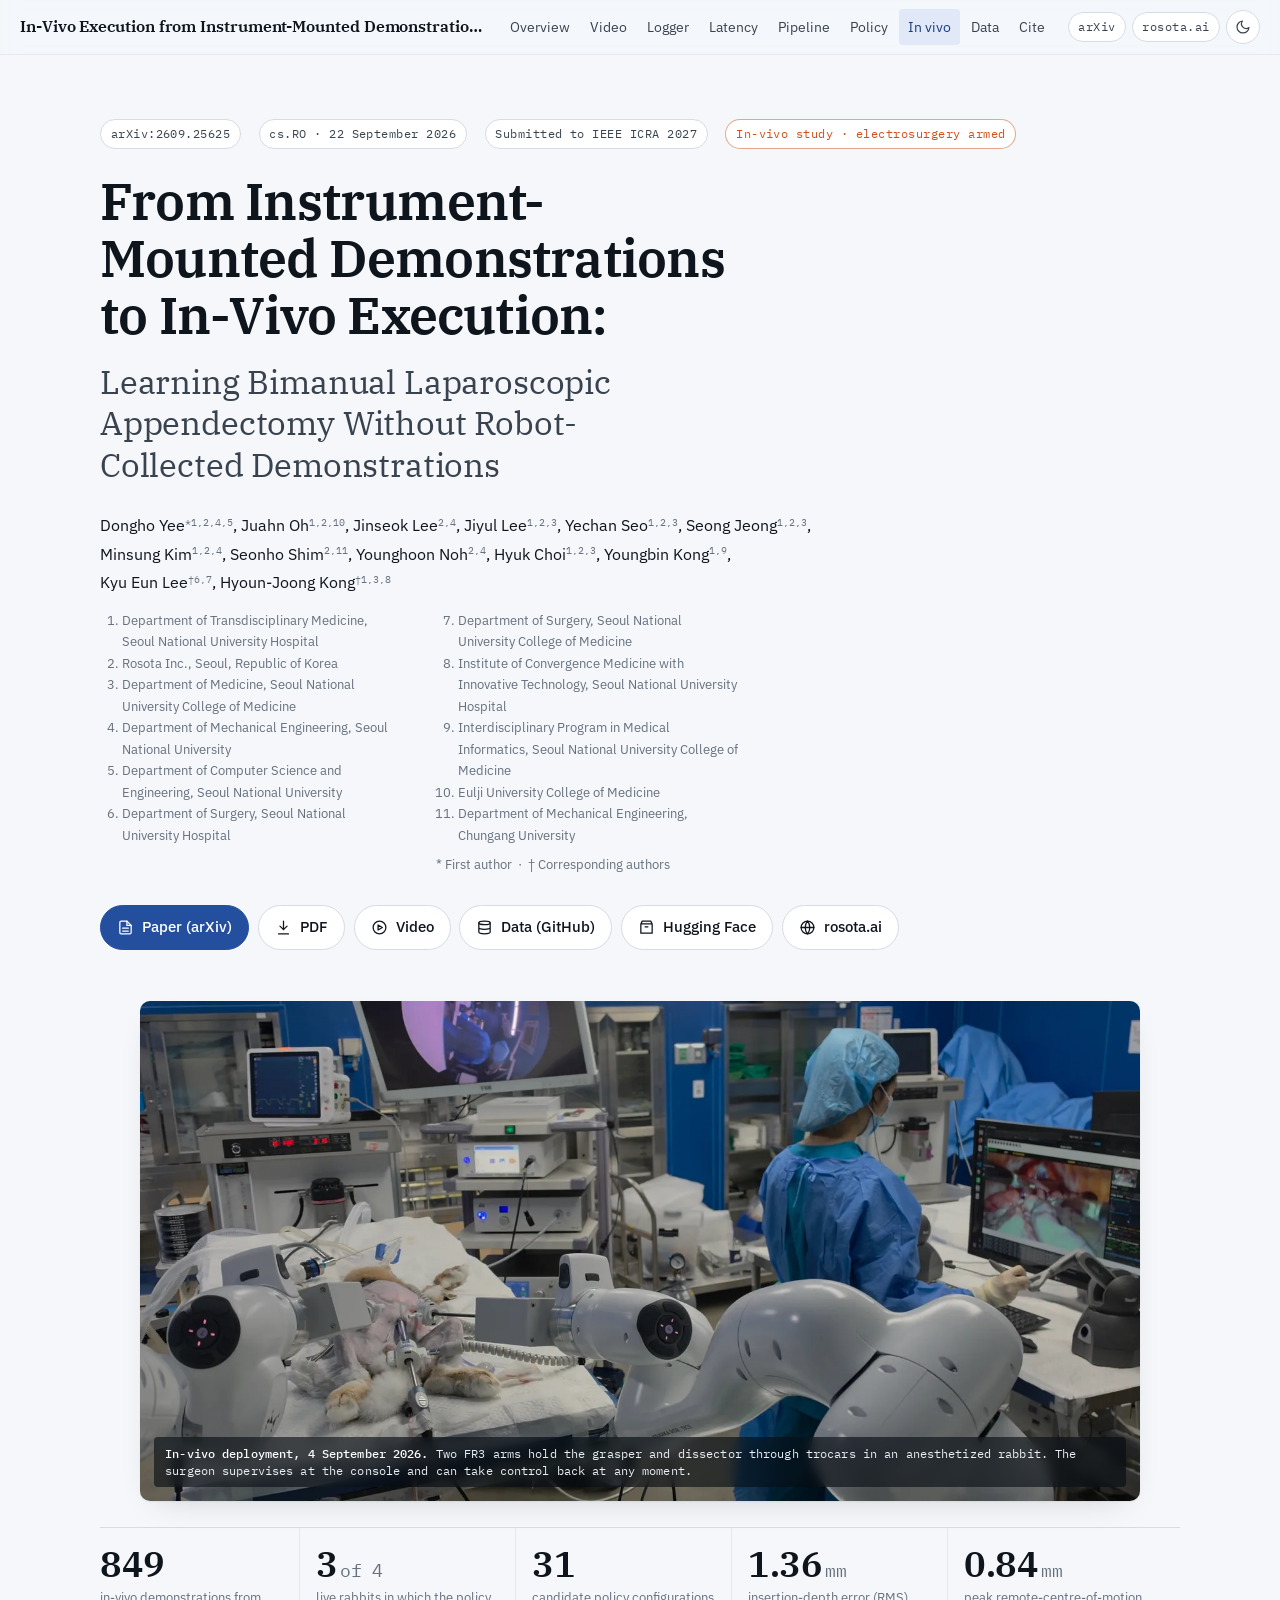
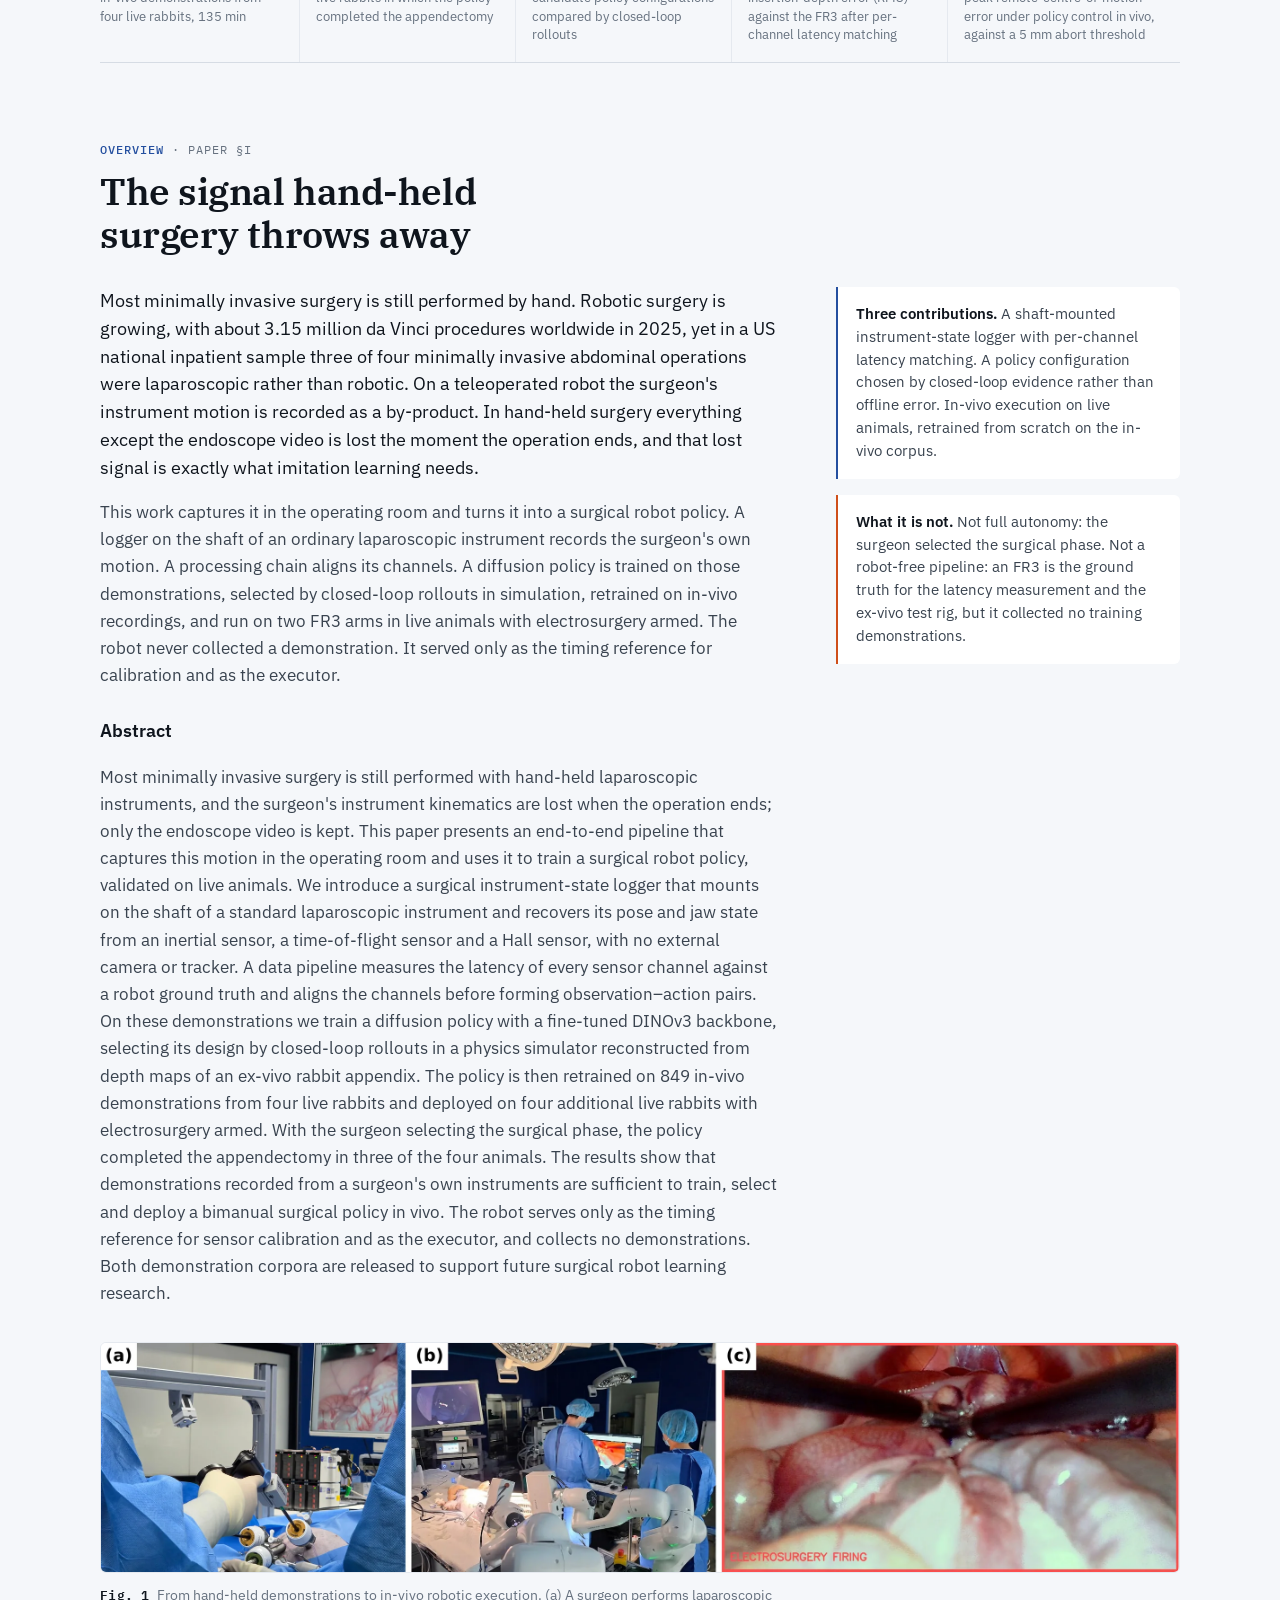
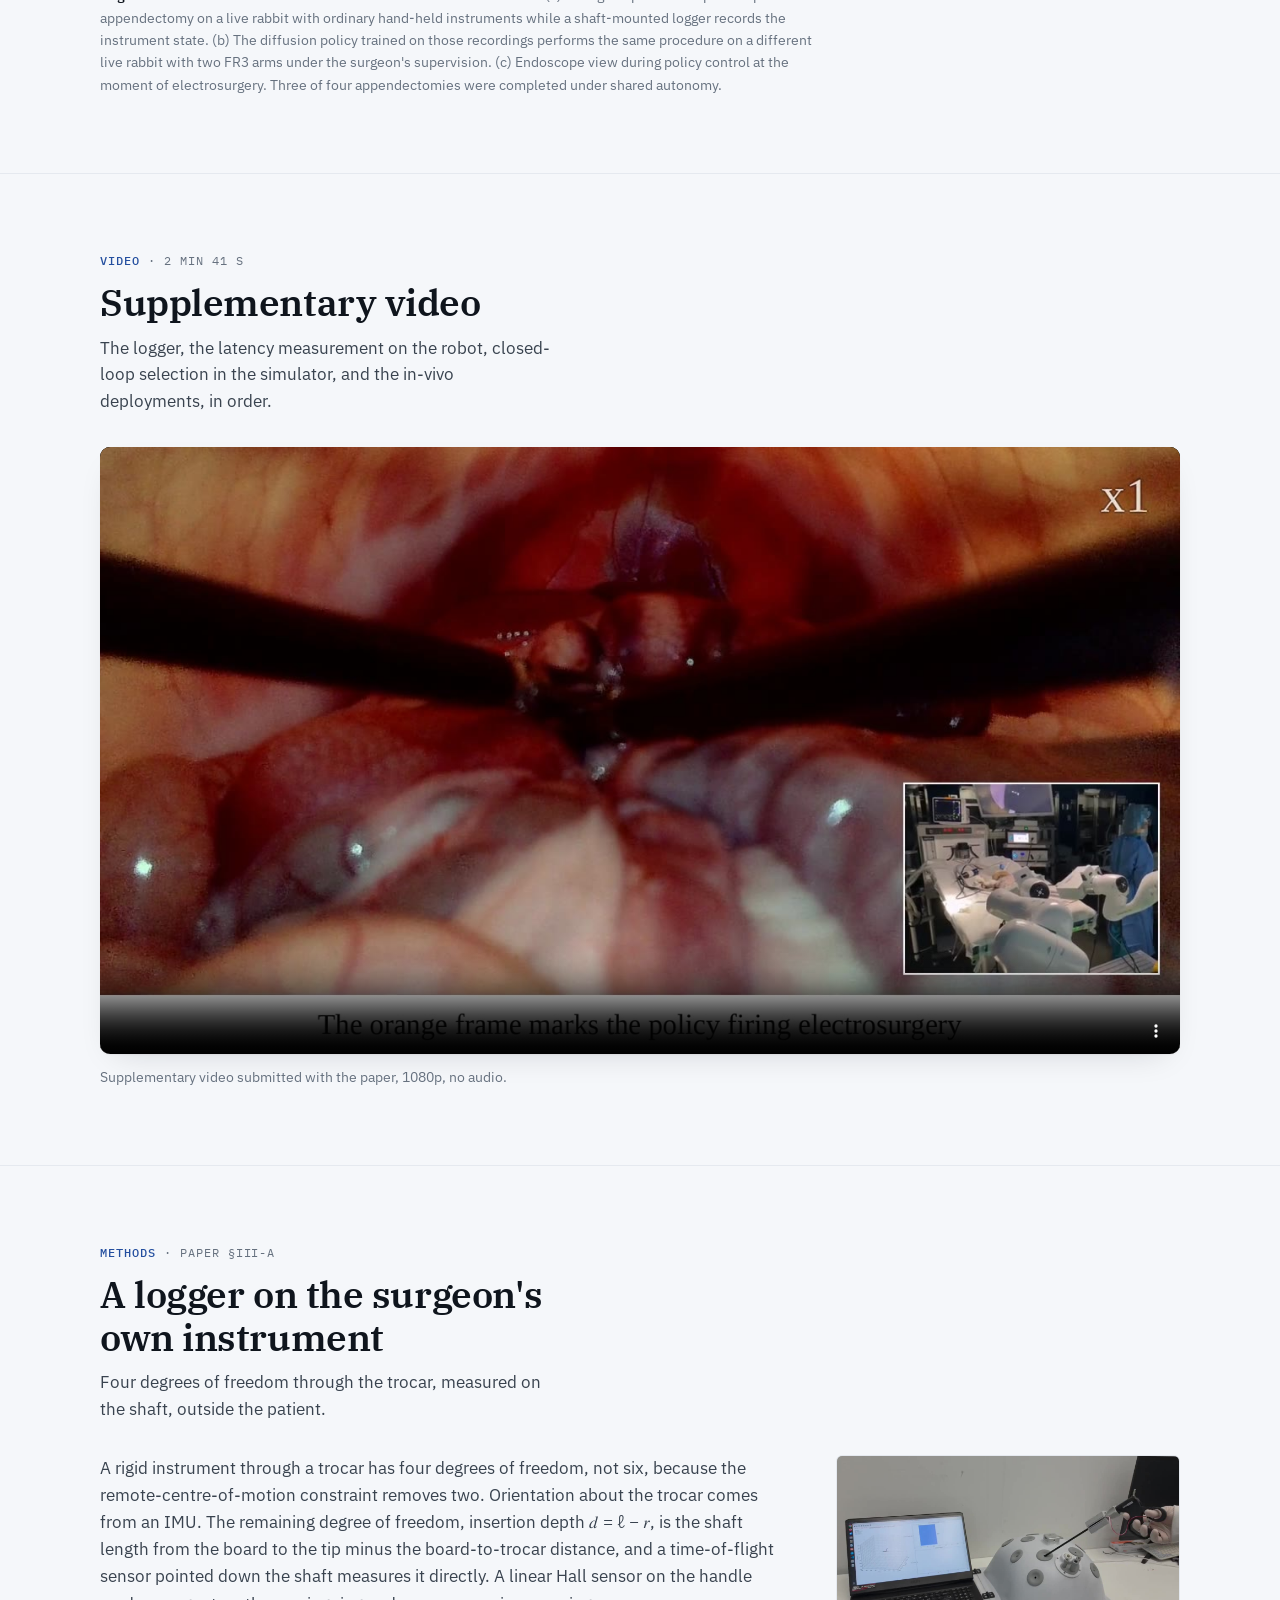
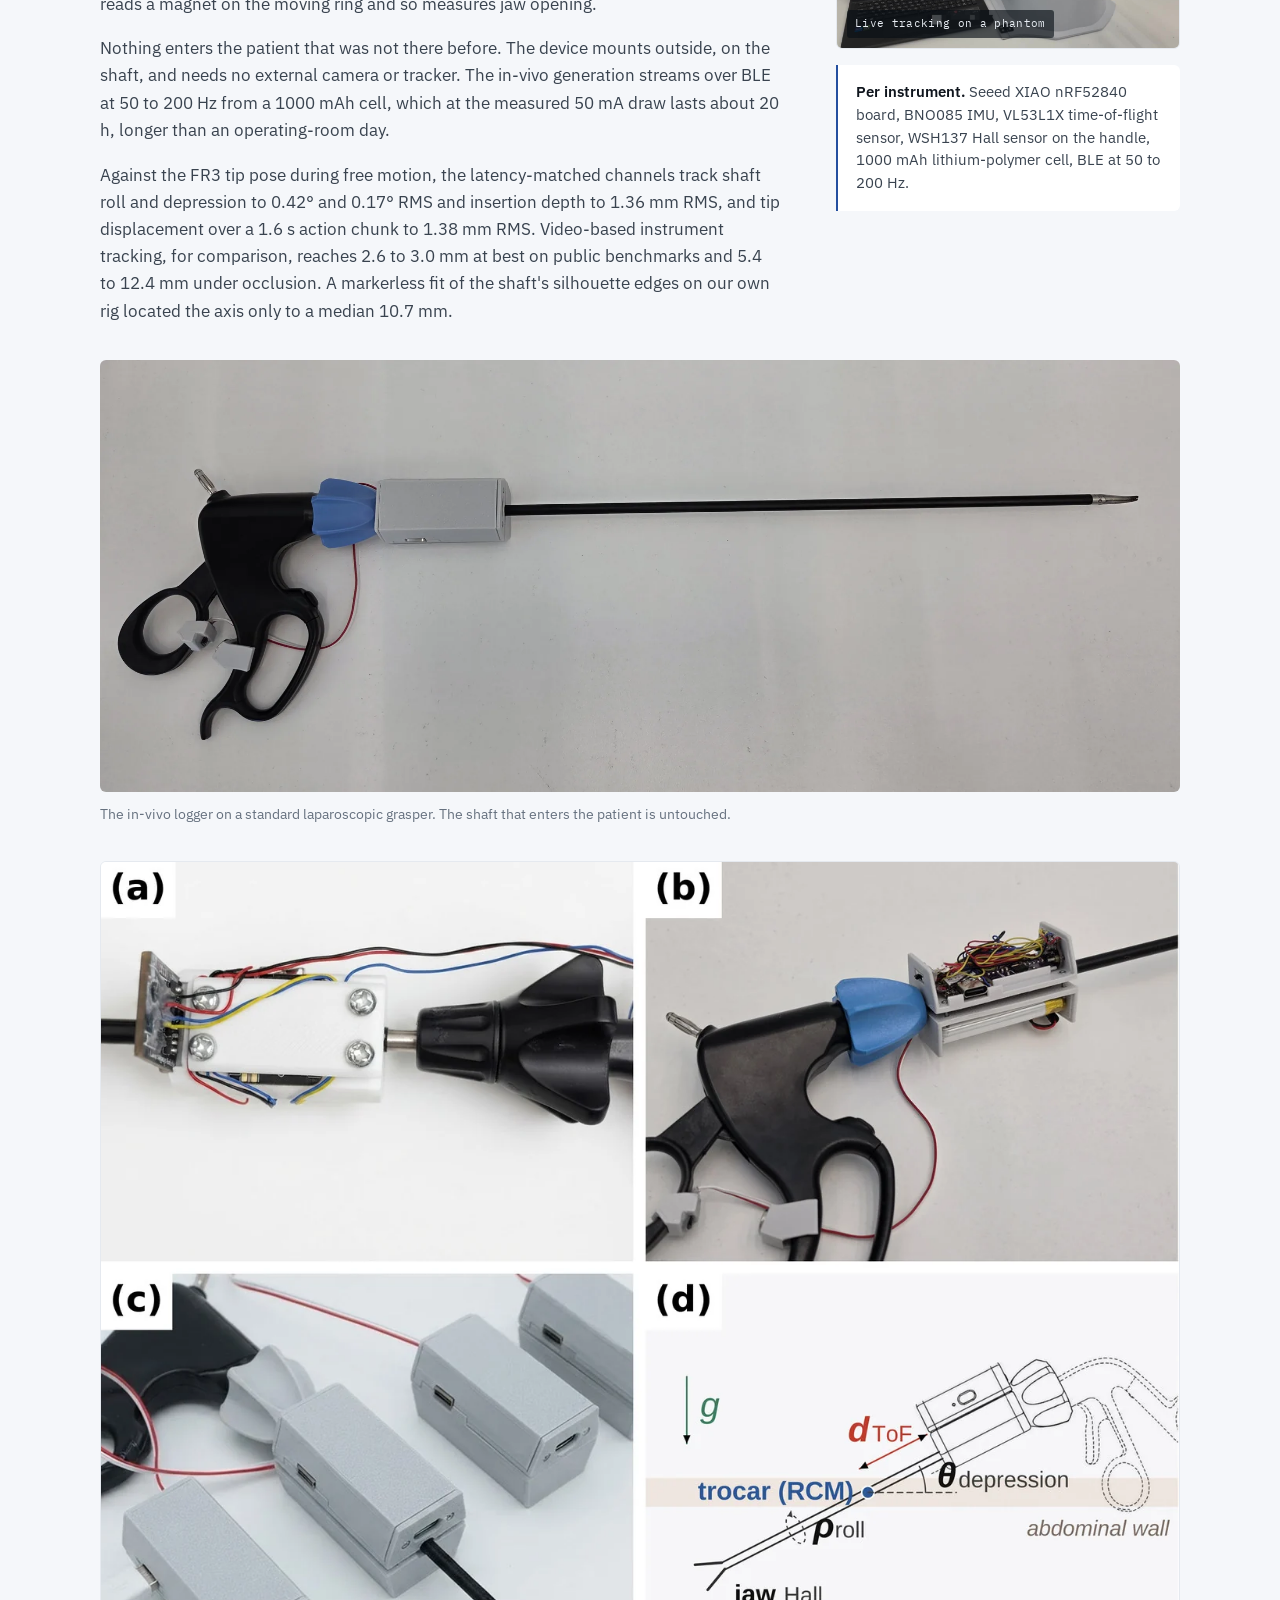
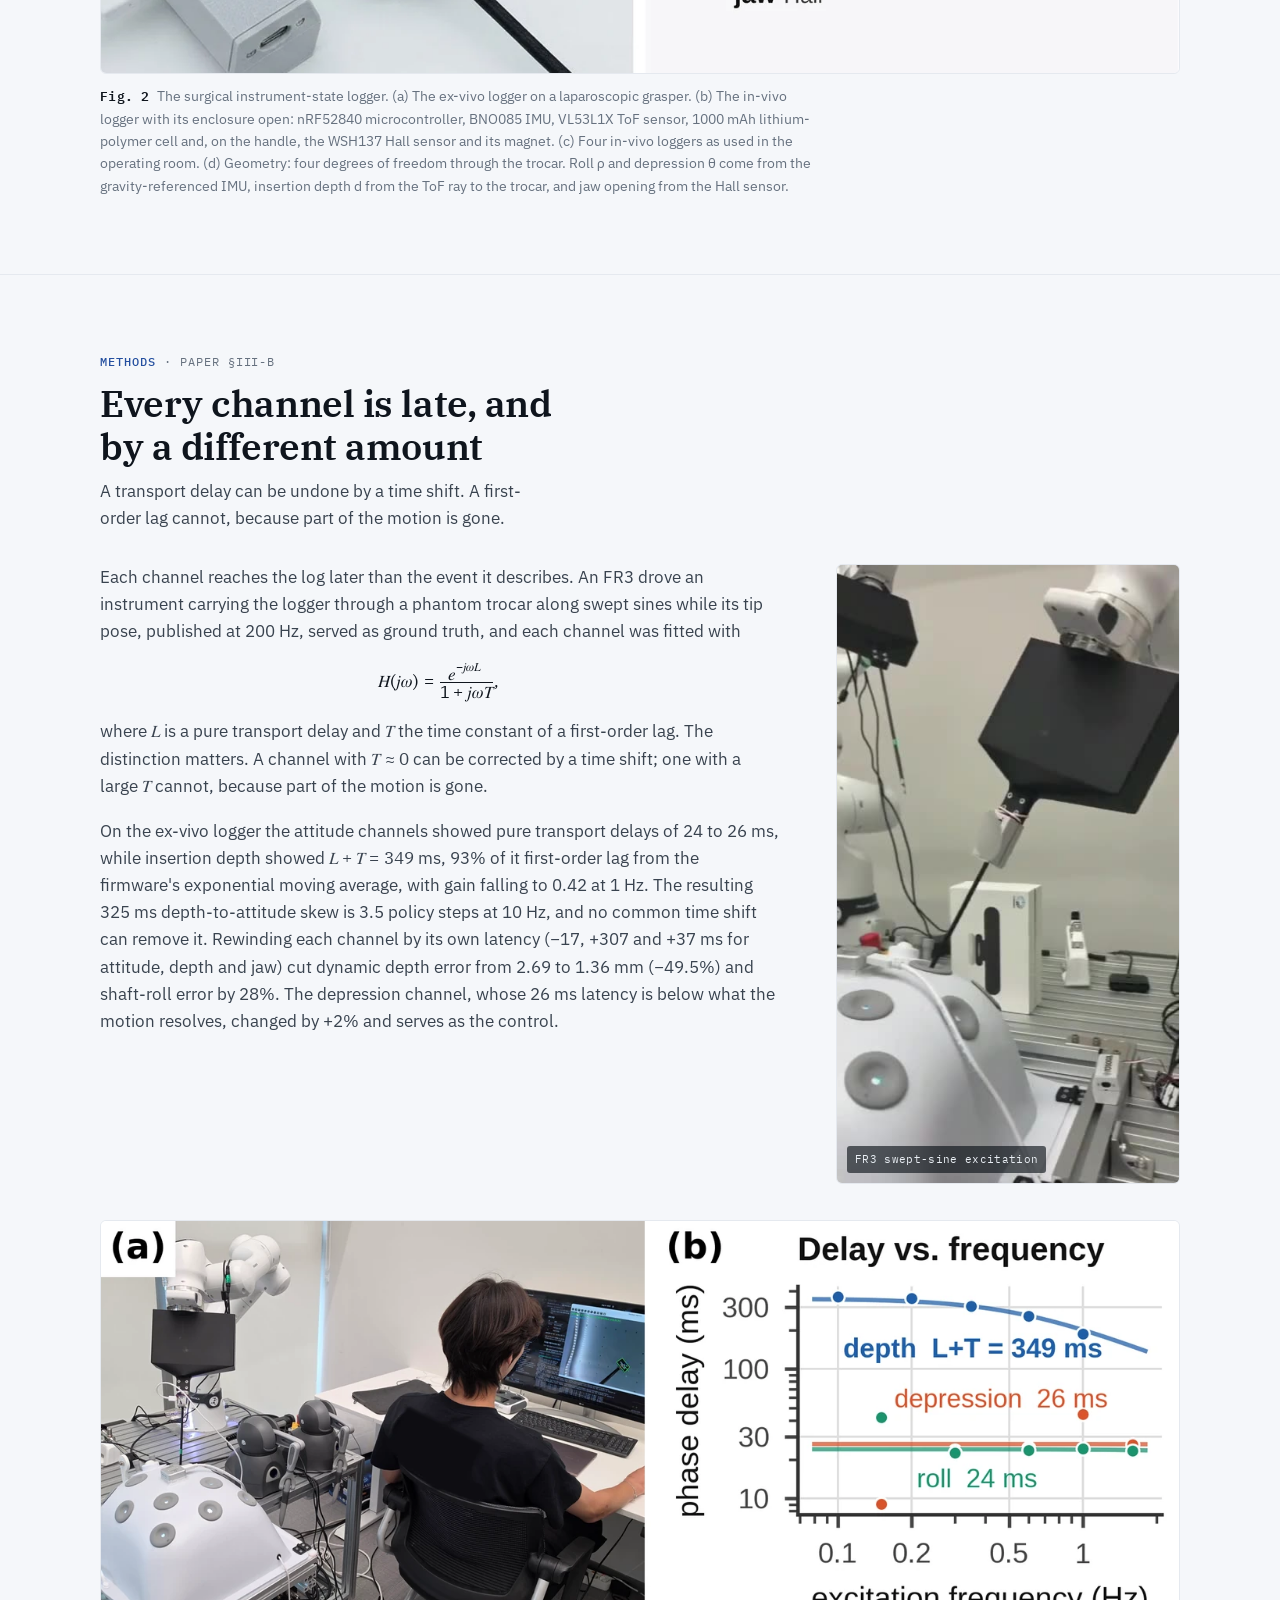
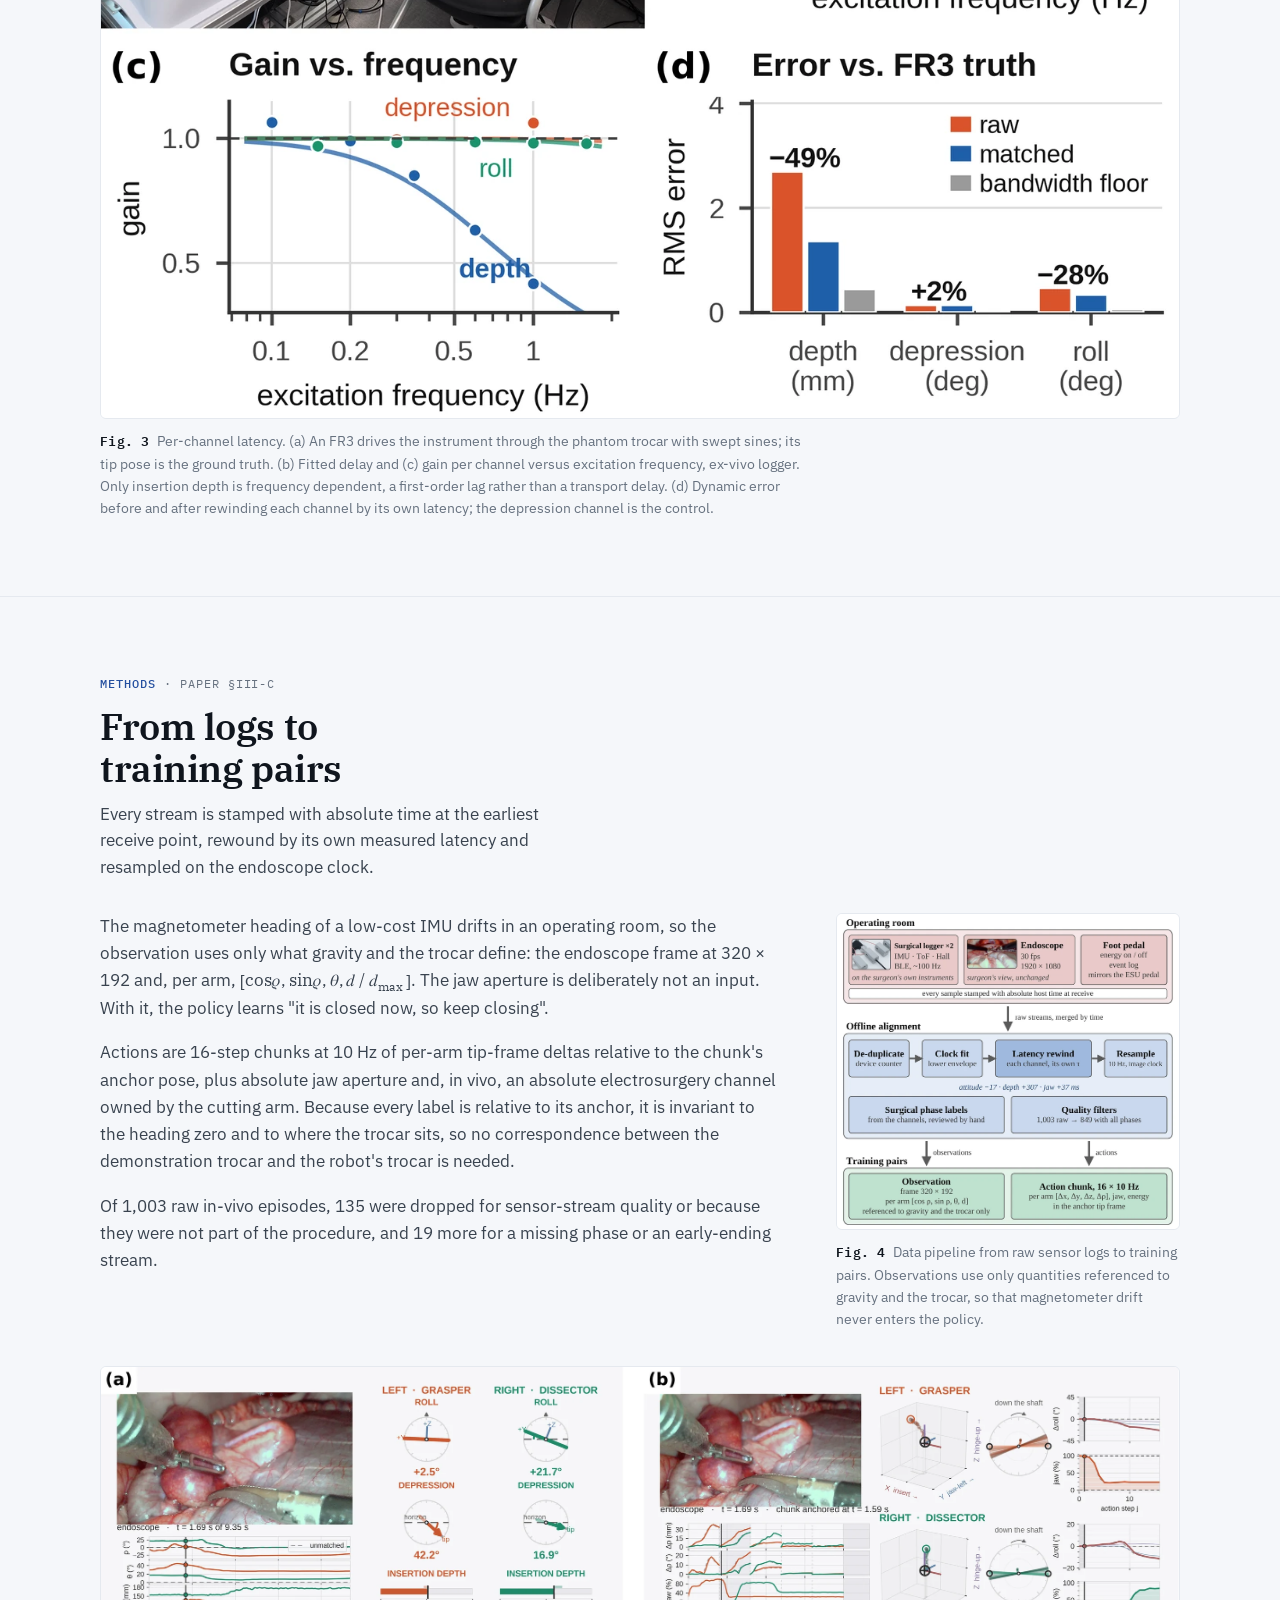
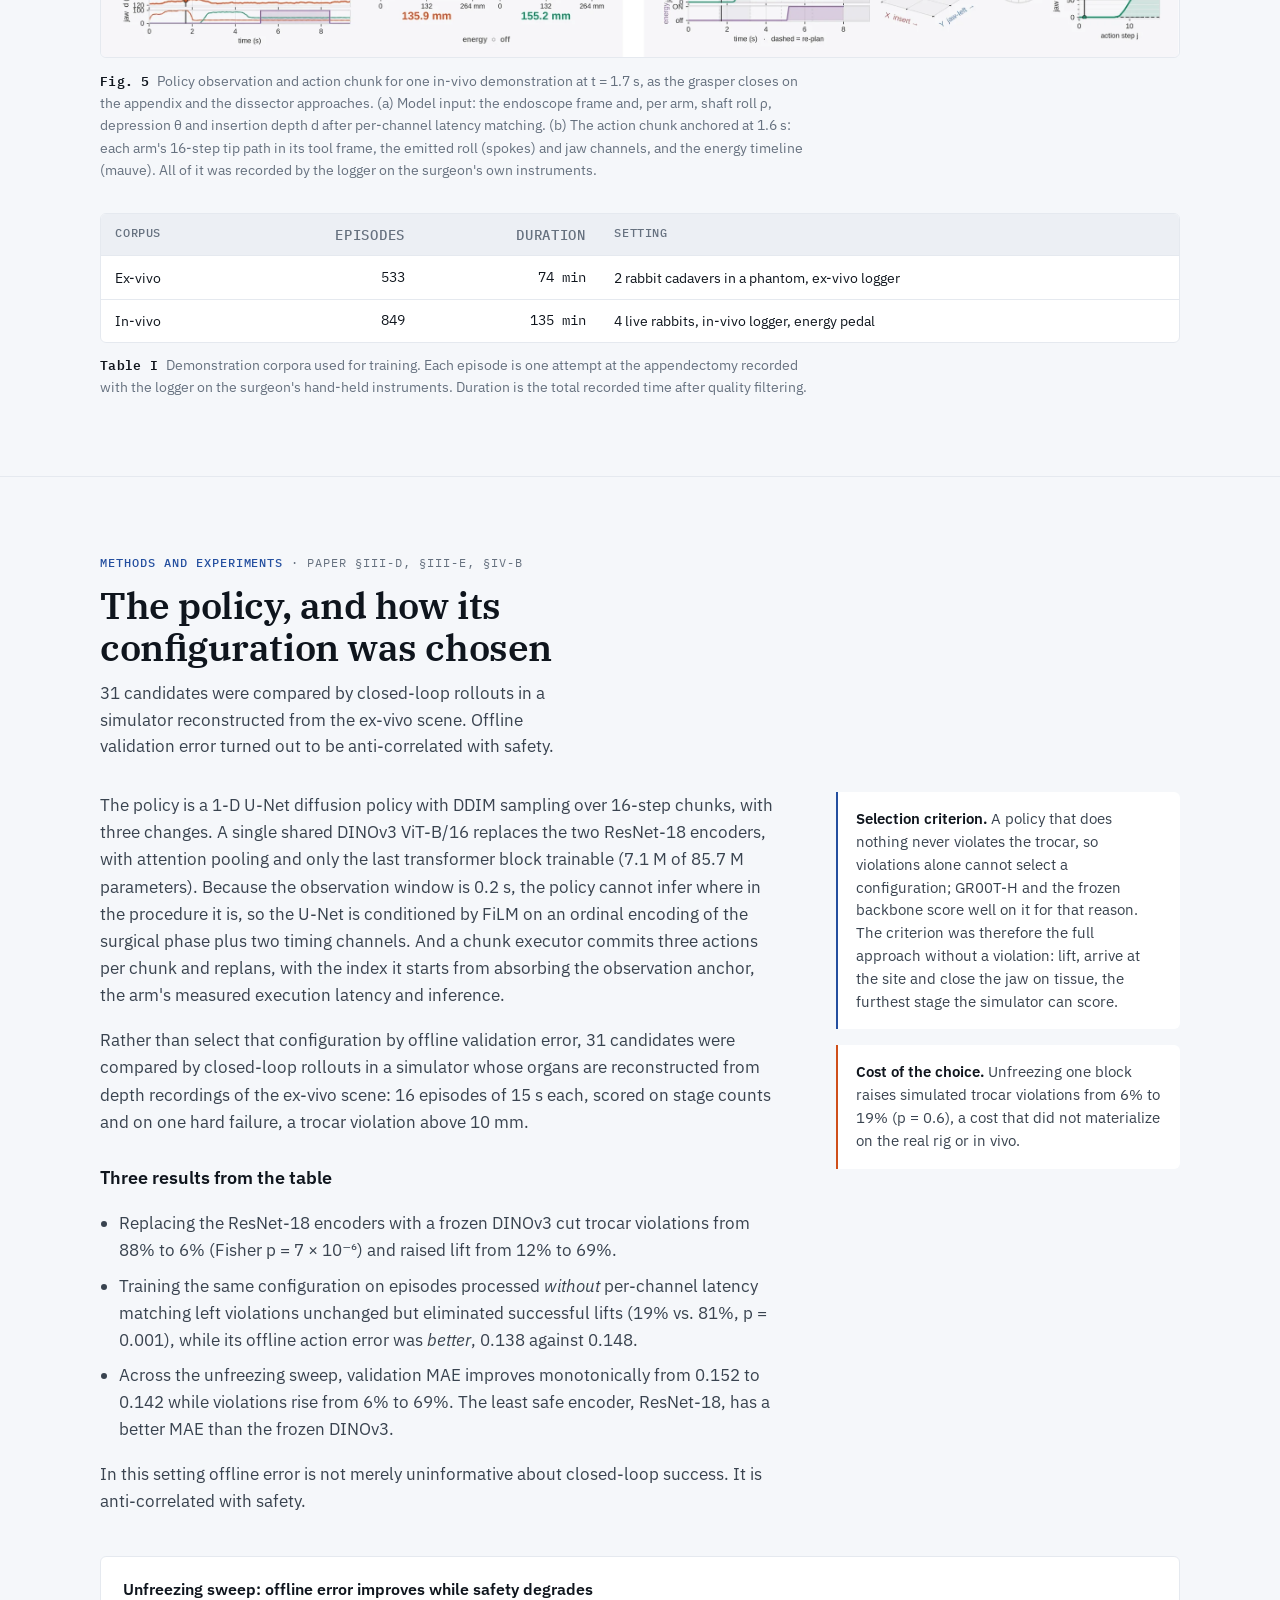
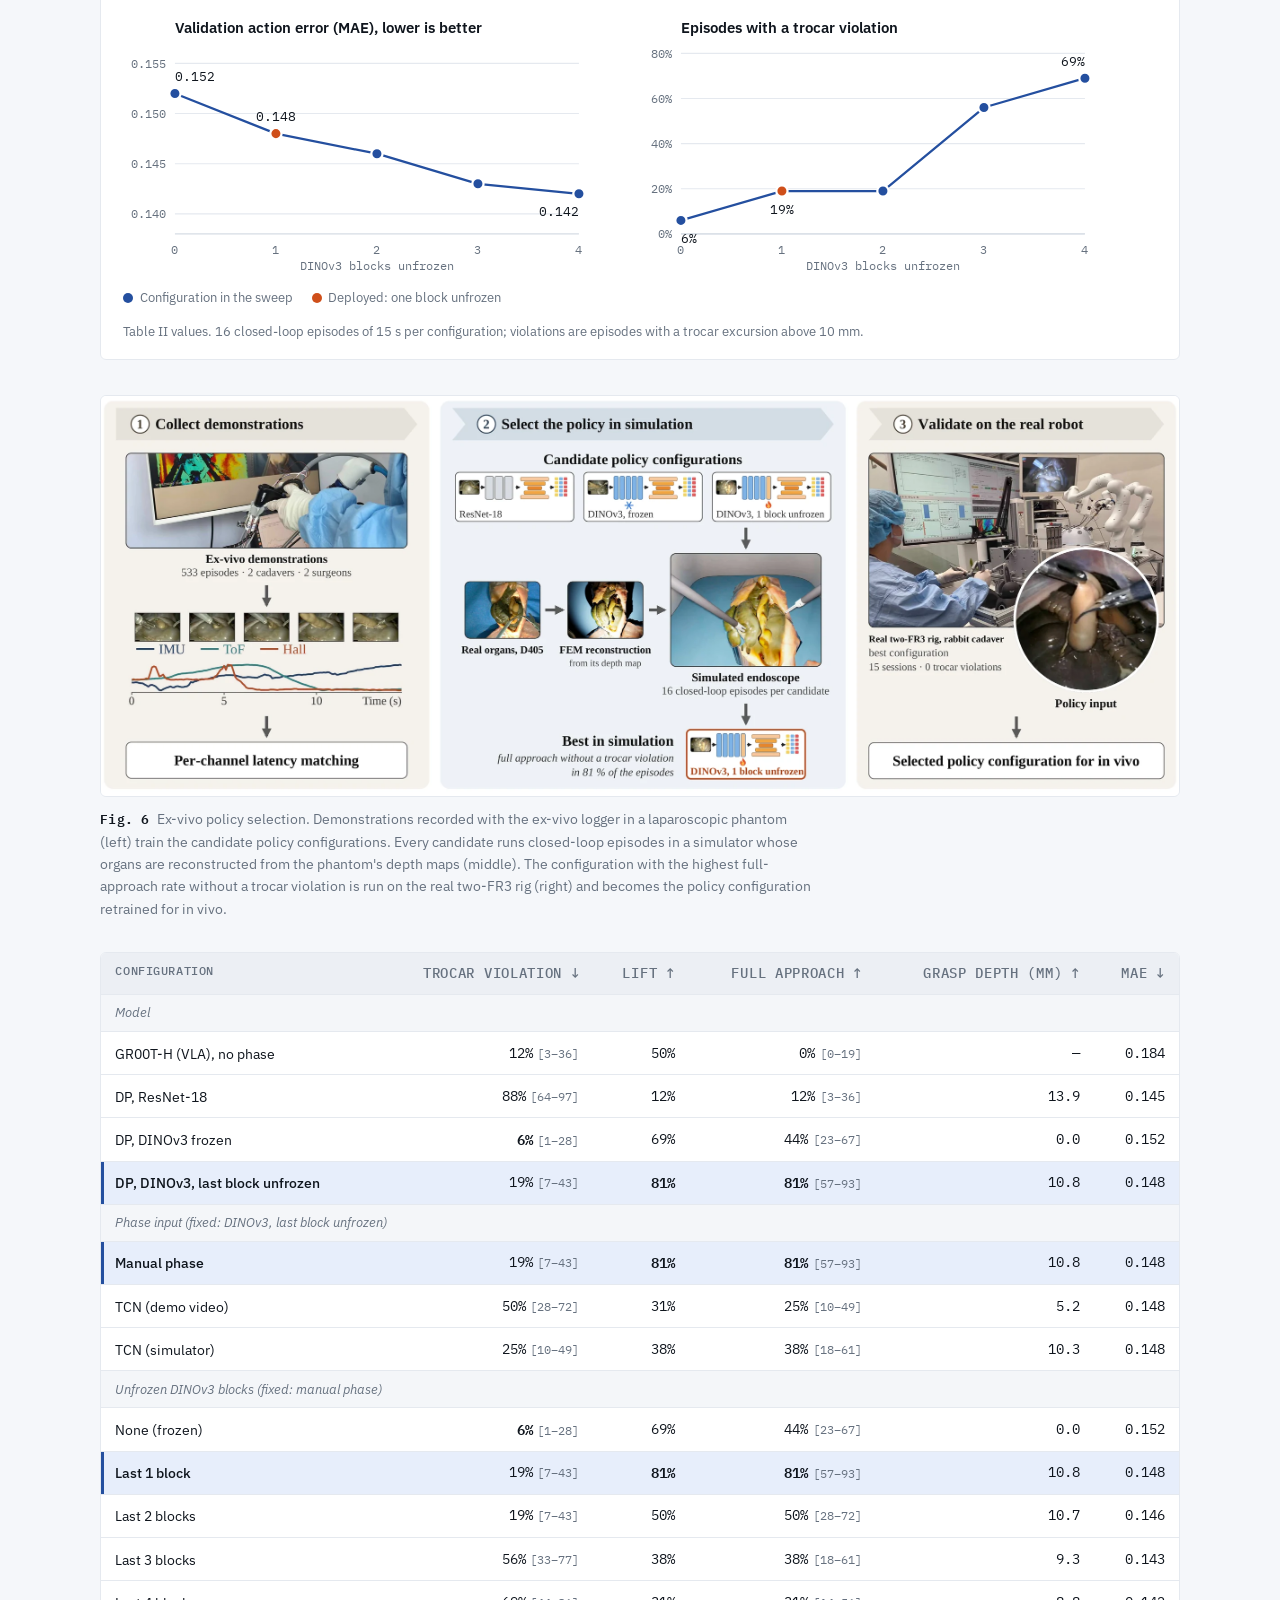
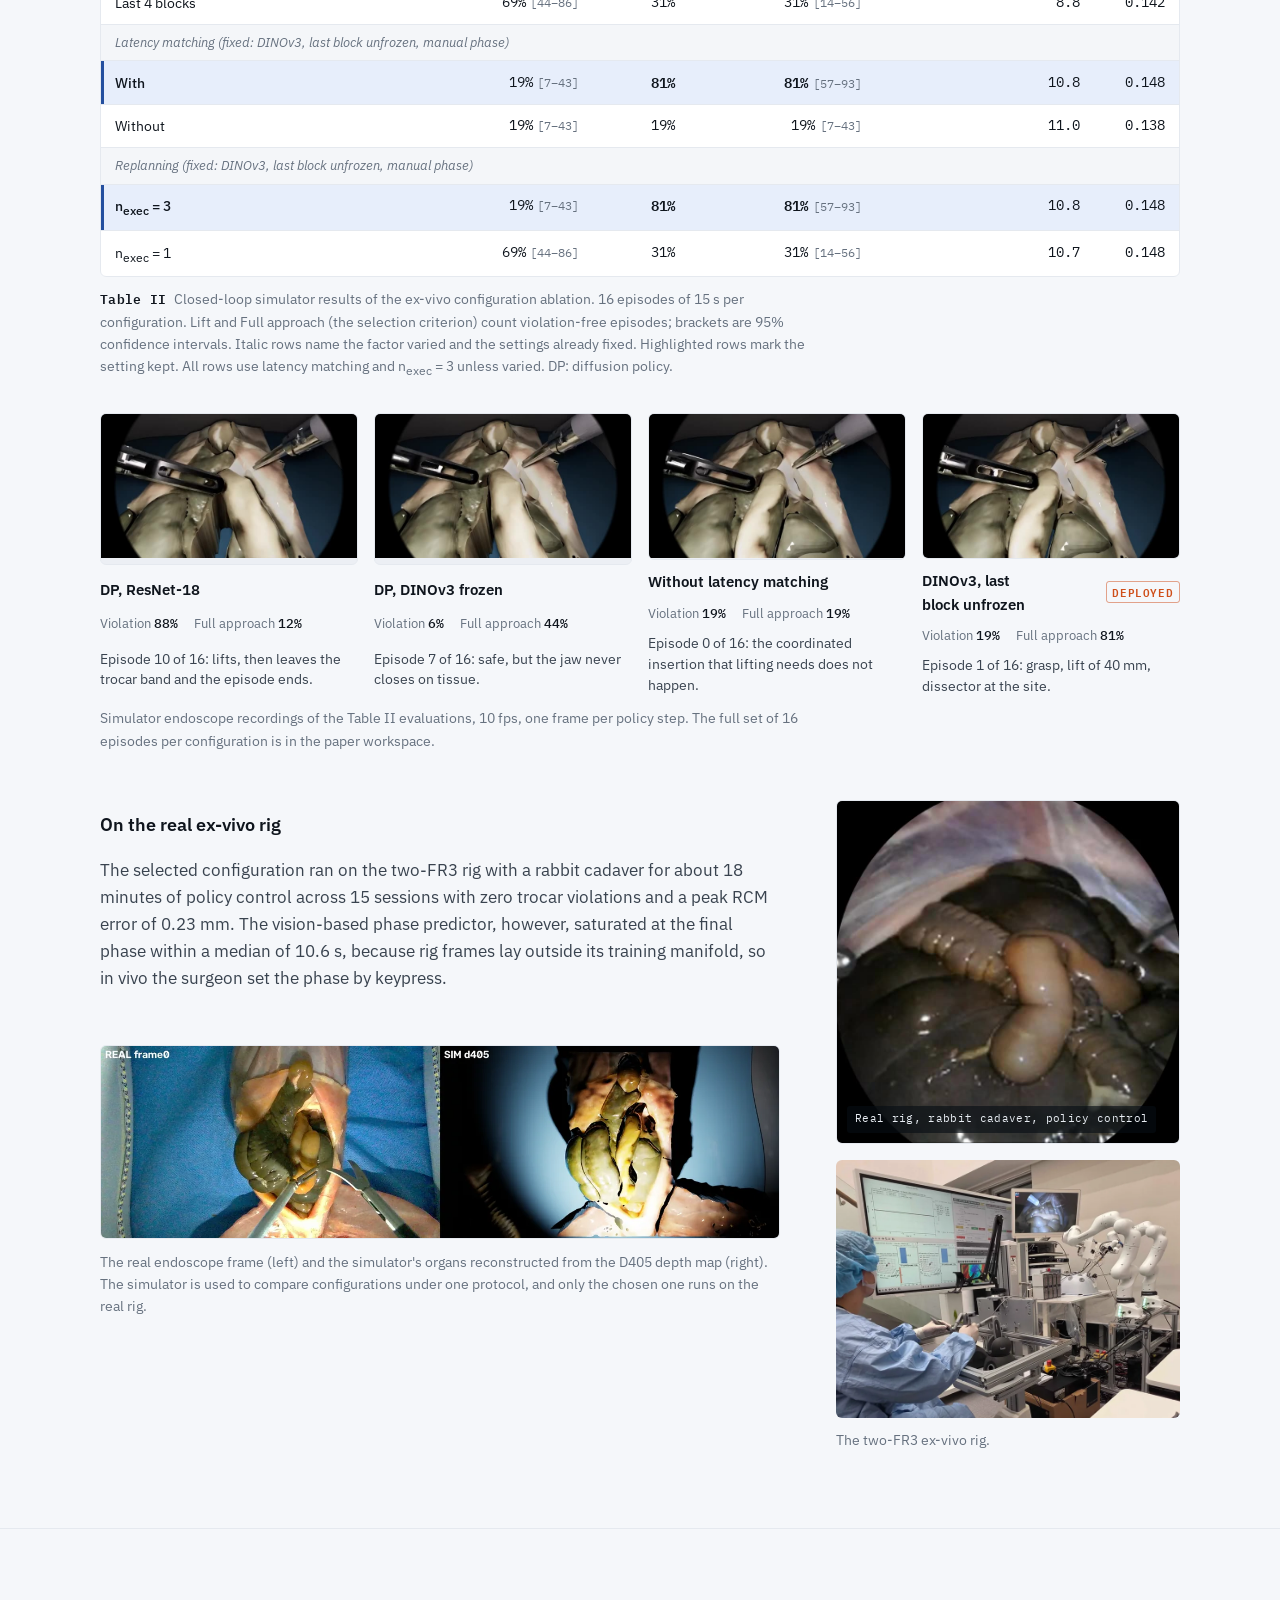
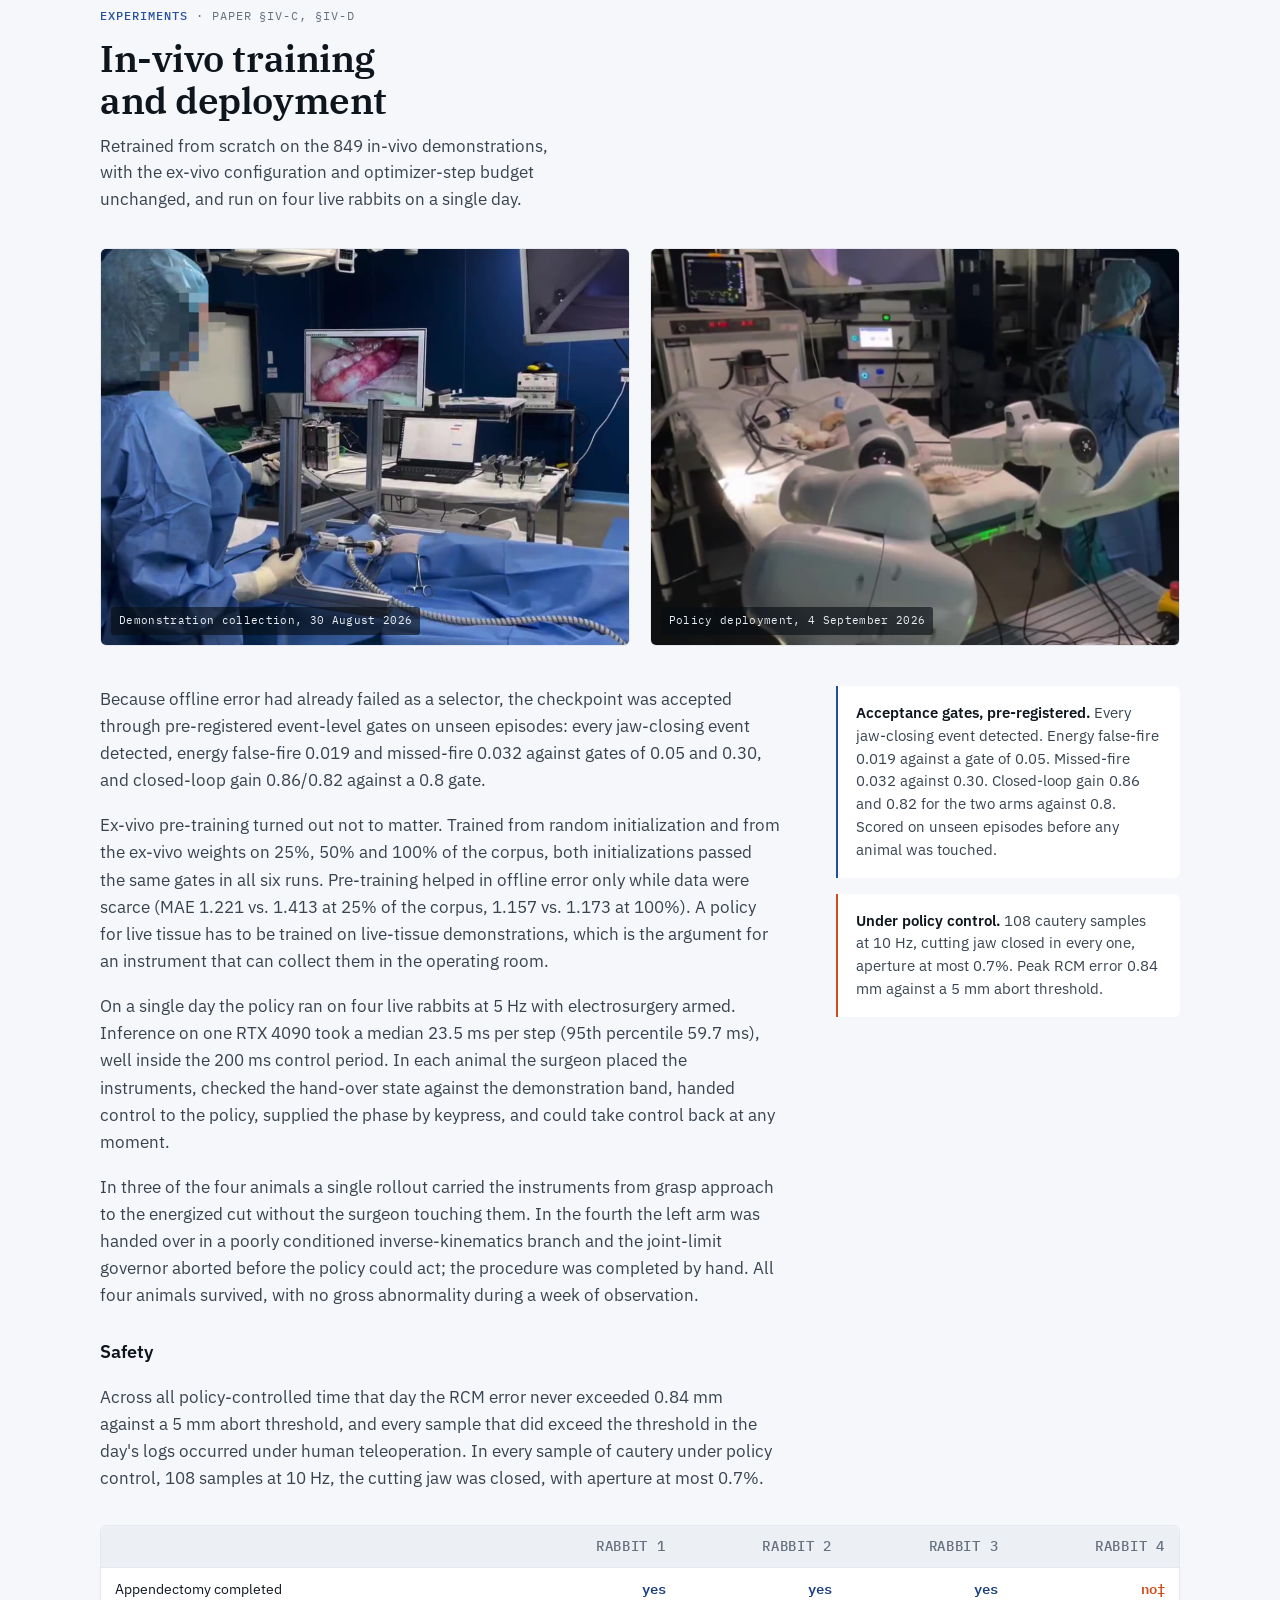
==== commit 64e2ecc1: "Phone hero caption, full-width sweep chart and Table III, main video poster Co-Authored-By: Claude F" ====
--- a/index.html
+++ b/index.html
@@ -213,8 +213,8 @@
     <figure class="hero-media">
       <div class="frame">
         <img src="assets/img/hero-1600.webp" srcset="assets/img/hero-1000.webp 1000w, assets/img/hero-1600.webp 1600w, assets/img/hero-2400.webp 2400w" sizes="(min-width: 1160px) 1120px, 100vw" width="2400" height="1200" alt="Two FR3 robot arms hold laparoscopic instruments through trocars in an anesthetized rabbit while the surgeon supervises at a console in the operating room" fetchpriority="high" decoding="async">
-        <figcaption class="tag"><b>In-vivo deployment, 4 September 2026.</b> Two FR3 arms hold the grasper and dissector through trocars in an anesthetized rabbit. The surgeon supervises at the console and can take control back at any moment.</figcaption>
-      </div>
+      </div>
+      <figcaption class="tag"><b>In-vivo deployment, 4 September 2026.</b> Two FR3 arms hold the grasper and dissector through trocars in an anesthetized rabbit. The surgeon supervises at the console and can take control back at any moment.</figcaption>
     </figure>
 
     <div class="stats" role="list">
@@ -387,7 +387,12 @@
         <p>In this setting offline error is not merely uninformative about closed-loop success. It is anti-correlated with safety.</p>
       </div>
       <aside class="aside">
-        <div class="chart reveal">
+        <div class="note"><b>Selection criterion.</b> A policy that does nothing never violates the trocar, so violations alone cannot select a configuration; GR00T-H and the frozen backbone score well on it for that reason. The criterion was therefore the full approach without a violation: lift, arrive at the site and close the jaw on tissue, the furthest stage the simulator can score.</div>
+        <div class="note note--energy"><b>Cost of the choice.</b> Unfreezing one block raises simulated trocar violations from 6% to 19% (p = 0.6), a cost that did not materialize on the real rig or in vivo.</div>
+      </aside>
+    </div>
+
+    <div class="chart reveal">
           <h4>Unfreezing sweep: offline error improves while safety degrades</h4>
           <div class="panels">
             <svg id="chart-mae" role="img" aria-label="Validation MAE falls from 0.152 to 0.142 as zero to four DINOv3 blocks are unfrozen"></svg>
@@ -395,8 +400,6 @@
           </div>
           <div class="legend"><span><i></i>Configuration in the sweep</span><span><i class="energy"></i>Deployed: one block unfrozen</span></div>
           <p class="foot">Table II values. 16 closed-loop episodes of 15 s per configuration; violations are episodes with a trocar excursion above 10 mm.</p>
-        </div>
-      </aside>
     </div>
 
     <figure class="fig fig--wide reveal">
@@ -514,9 +517,13 @@
         <p>Across all policy-controlled time that day the RCM error never exceeded 0.84 mm against a 5 mm abort threshold, and every sample that did exceed the threshold in the day's logs occurred under human teleoperation. In every sample of cautery under policy control, 108 samples at 10 Hz, the cutting jaw was closed, with aperture at most 0.7%.</p>
       </div>
       <aside class="aside">
-        <div class="tbl reveal" style="margin-top:0">
-          <table style="min-width:0">
-            <thead><tr><th></th><th class="n">R1</th><th class="n">R2</th><th class="n">R3</th><th class="n">R4</th></tr></thead>
+        <div class="note"><b>Acceptance gates, pre-registered.</b> Every jaw-closing event detected. Energy false-fire 0.019 against a gate of 0.05. Missed-fire 0.032 against 0.30. Closed-loop gain 0.86 and 0.82 for the two arms against 0.8. Scored on unseen episodes before any animal was touched.</div>
+        <div class="note note--energy"><b>Under policy control.</b> 108 cautery samples at 10 Hz, cutting jaw closed in every one, aperture at most 0.7%. Peak RCM error 0.84 mm against a 5 mm abort threshold.</div>
+      </aside>
+    </div>
+    <div class="tbl reveal">
+          <table>
+            <thead><tr><th></th><th class="n">Rabbit 1</th><th class="n">Rabbit 2</th><th class="n">Rabbit 3</th><th class="n">Rabbit 4</th></tr></thead>
             <tbody>
               <tr><td>Appendectomy completed</td><td class="n yes">yes</td><td class="n yes">yes</td><td class="n yes">yes</td><td class="n no">no‡</td></tr>
               <tr><td>Policy control time (s)</td><td class="n">34.2</td><td class="n">16.8</td><td class="n">14.7</td><td class="n">—</td></tr>
@@ -527,9 +534,8 @@
             </tbody>
           </table>
         </div>
-        <p class="tbl-cap" style="margin-top:.2rem"><b>Table III</b> Deployment results on four live rabbits. One rollout per animal; every value is from that rollout's log. ‡ Aborted at hand-over by the joint-limit governor (controller, not policy). Completed by hand.</p>
-      </aside>
-    </div>
+        <p class="tbl-cap"><b>Table III</b> Deployment results on four live rabbits. One rollout per animal; every value is from that rollout's log. ‡ Aborted at hand-over by the joint-limit governor (controller, not policy). Completed by hand.</p>
+
     <figure class="fig fig--wide reveal">
       <div class="media"><img src="assets/img/fig7-invivo-2400.webp" srcset="assets/img/fig7-invivo-1200.webp 1200w, assets/img/fig7-invivo-2400.webp 2400w" sizes="(min-width: 1400px) 1320px, 100vw" width="2400" height="1001" loading="lazy" decoding="async" alt="In-vivo demonstration collection, deployment with two FR3 arms, and a strip of endoscope frames from rabbit 1's rollout ending in the energized cut"></div>
       <figcaption><b>Fig. 7</b> In-vivo demonstration collection and deployment. (a) The surgeon operates on a live rabbit with instruments carrying the in-vivo logger. (b) Deployment on a different animal: two FR3 arms hold the grasper and dissector through trocars in the anesthetized rabbit with the electrosurgical unit connected. The surgeon supervises at the console. (c) Frames from rabbit 1's 34 s policy rollout: grasper approach, lift, dissector approach, jaws closing on tissue, and the energized cut (orange frames, 24 to 29 s).</figcaption>
--- a/assets/css/style.css
+++ b/assets/css/style.css
@@ -112,14 +112,16 @@
   border-bottom: 1px solid var(--line-2);
 }
 .topbar .wrap { display: flex; align-items: center; gap: 1rem; min-height: 54px; }
-.brand { font-family: var(--font-display); font-weight: 600; font-size: .98rem; color: var(--ink); text-decoration: none; white-space: nowrap; letter-spacing: -.005em; }
+.brand { font-family: var(--font-display); font-weight: 600; font-size: .98rem; color: var(--ink); text-decoration: none; white-space: nowrap; letter-spacing: -.005em; flex: 0 1 auto; min-width: 0; overflow: hidden; text-overflow: ellipsis; }
 .brand:hover { color: var(--accent); }
 .nav { display: flex; gap: .15rem; margin-left: auto; overflow-x: auto; scrollbar-width: none; }
 .nav::-webkit-scrollbar { display: none; }
 .nav a { font-size: .86rem; color: var(--ink-2); text-decoration: none; padding: .45rem .55rem; border-radius: 4px; white-space: nowrap; }
 .nav a:hover { color: var(--ink); background: var(--surface-2); }
 .nav a[aria-current="true"] { color: var(--accent-ink); background: var(--accent-soft); }
-.topbar-actions { display: flex; align-items: center; gap: .35rem; }
+.topbar-actions { display: flex; align-items: center; gap: .35rem; margin-left: auto; flex: none; }
+.nav + .topbar-actions { margin-left: 0; }
+@media (max-width: 560px) { .topbar-actions .pill { display: none; } }
 .iconbtn { display: inline-grid; place-items: center; width: 34px; height: 34px; border: 1px solid var(--line); border-radius: 999px; background: var(--surface); color: var(--ink-2); cursor: pointer; padding: 0; }
 .iconbtn:hover { color: var(--ink); border-color: var(--ink-3); }
 .iconbtn svg { width: 16px; height: 16px; }
@@ -166,14 +168,19 @@
 .btn--primary:hover { background: var(--accent-ink); border-color: var(--accent-ink); color: #fff; }
 .hero-media { margin-top: clamp(2rem, 4vw, 3.2rem); position: relative; }
 .hero-media .frame { position: relative; overflow: hidden; border-radius: 10px; box-shadow: var(--shadow); background: var(--surface-2); aspect-ratio: 2 / 1; }
-.hero-media img { width: 100%; height: 100%; object-fit: cover; }
+.hero-media img { position: absolute; inset: 0; width: 100%; height: 100%; object-fit: cover; }
 .hero-media .tag {
-  position: absolute; left: 14px; bottom: 14px; max-width: calc(100% - 28px);
+  position: absolute; left: 14px; bottom: 14px; max-width: calc(100% - 28px); margin: 0;
   font-family: var(--font-mono); font-size: .74rem; line-height: 1.45; letter-spacing: .01em;
   color: #e9eef4; background: rgba(8, 13, 20, .62); backdrop-filter: blur(6px); -webkit-backdrop-filter: blur(6px);
   padding: .5rem .7rem; border-radius: 4px;
 }
 .hero-media .tag b { color: #fff; font-weight: 500; }
+@media (max-width: 700px) {
+  .hero-media .frame { aspect-ratio: 4 / 3; }
+  .hero-media .tag { position: static; max-width: none; margin-top: .6rem; padding: 0; background: transparent; color: var(--ink-3); backdrop-filter: none; -webkit-backdrop-filter: none; }
+  .hero-media .tag b { color: var(--ink); }
+}
 
 /* stats */
 .stats { margin-top: 1.6rem; display: grid; grid-template-columns: repeat(5, 1fr); border-top: 1px solid var(--line); border-bottom: 1px solid var(--line); }
@@ -209,6 +216,8 @@
 .fig figcaption b { color: var(--ink); font-weight: 600; font-family: var(--font-mono); font-size: .8rem; letter-spacing: .02em; margin-right: .3rem; }
 .fig--inline { margin-top: 0; }
 .fig-row { display: grid; grid-template-columns: 1fr 1fr; gap: 1.2rem; margin-top: 2.2rem; }
+.fig-row .loop { aspect-ratio: 4 / 3; }
+.fig-row .loop video { position: absolute; inset: 0; width: 100%; height: 100%; object-fit: cover; }
 @media (max-width: 760px) { .fig-row { grid-template-columns: 1fr; } }
 
 /* video */
@@ -246,9 +255,9 @@
 .no { color: var(--energy); font-weight: 600; }
 
 /* chart */
-.chart { margin-top: 2rem; padding: 1.2rem 1.2rem 1rem; background: var(--surface); border: 1px solid var(--line-2); border-radius: var(--r); display: grid; gap: .8rem; }
+.chart { margin-top: 2.5rem; padding: 1.3rem 1.4rem 1.1rem; background: var(--surface); border: 1px solid var(--line-2); border-radius: var(--r); display: grid; gap: .8rem; }
 .chart h4 { font-size: .98rem; font-weight: 600; }
-.chart .panels { display: grid; grid-template-columns: 1fr 1fr; gap: 1.5rem; }
+.chart .panels { display: grid; grid-template-columns: 1fr 1fr; gap: 2rem; max-width: 980px; }
 @media (max-width: 640px) { .chart .panels { grid-template-columns: 1fr; } }
 .chart svg { width: 100%; height: auto; display: block; overflow: visible; }
 .chart .axis-label { font-family: var(--font-mono); font-size: 11px; fill: var(--ink-3); }
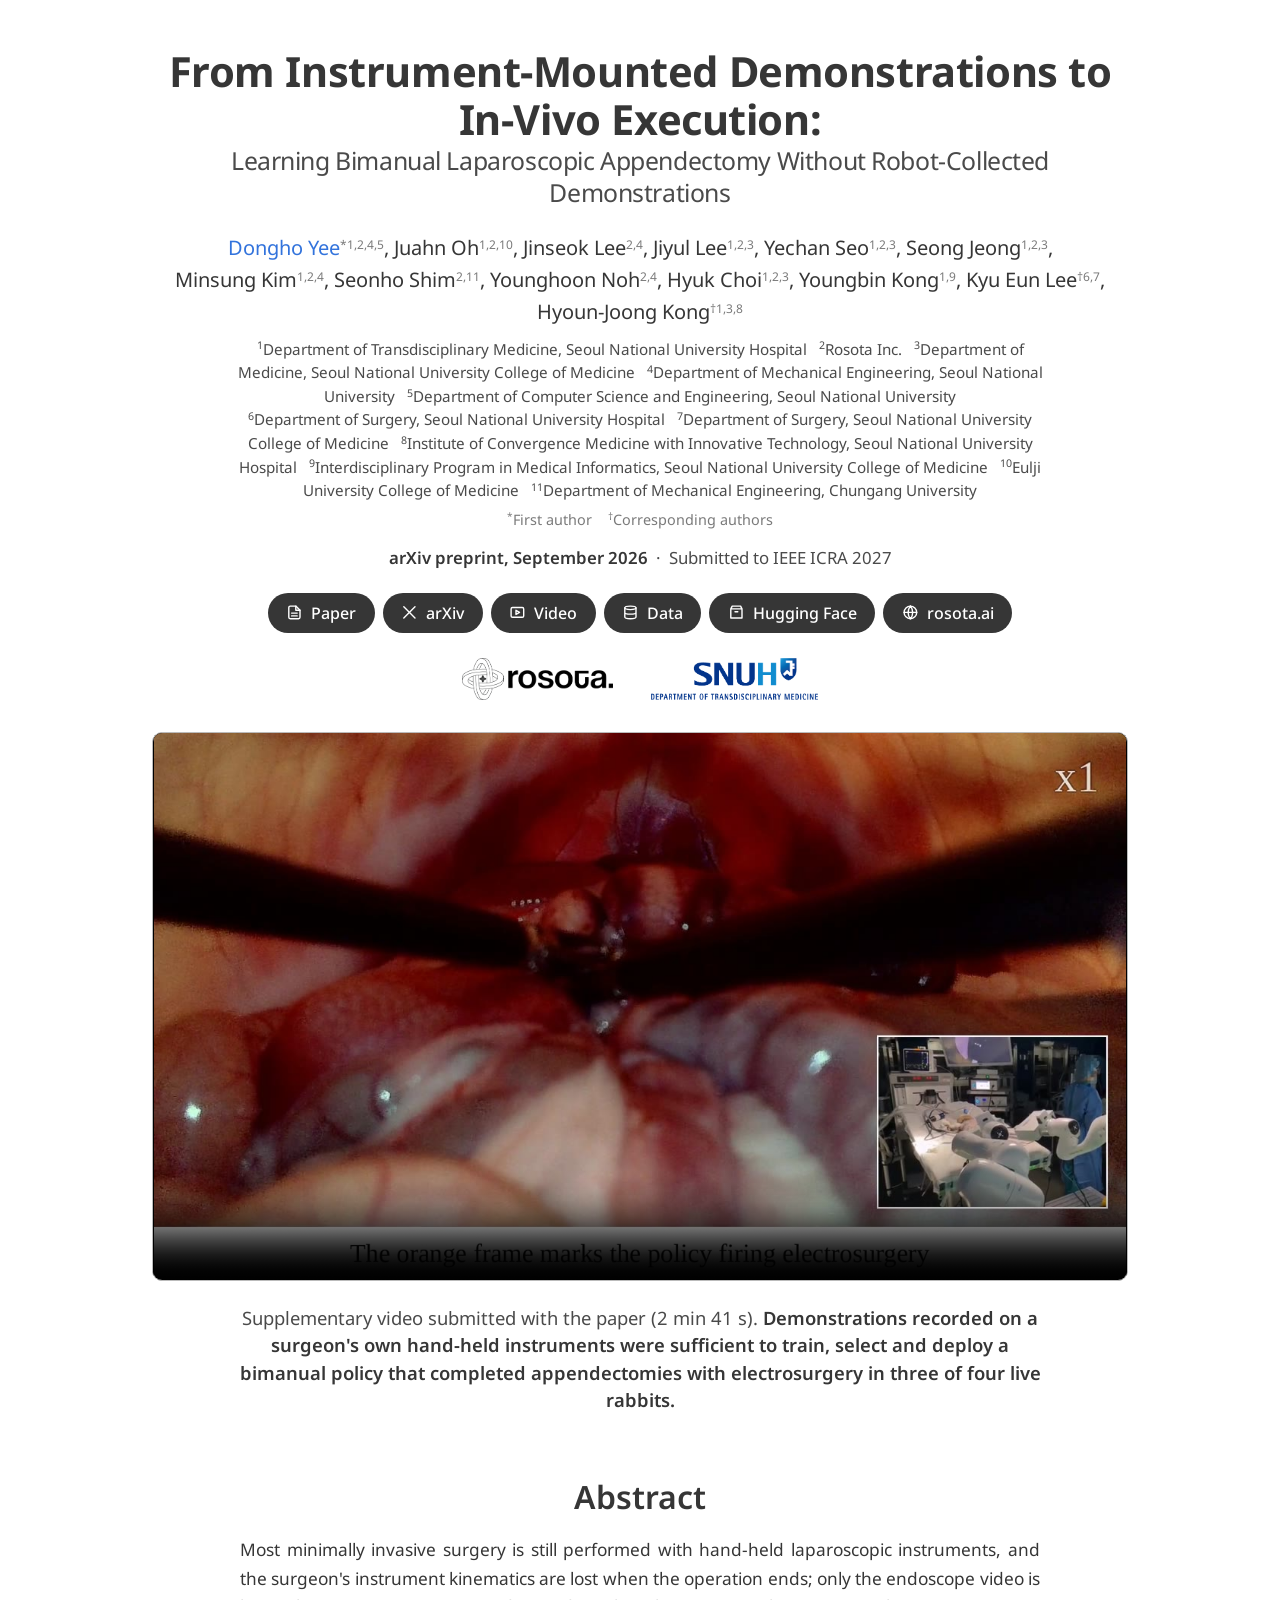
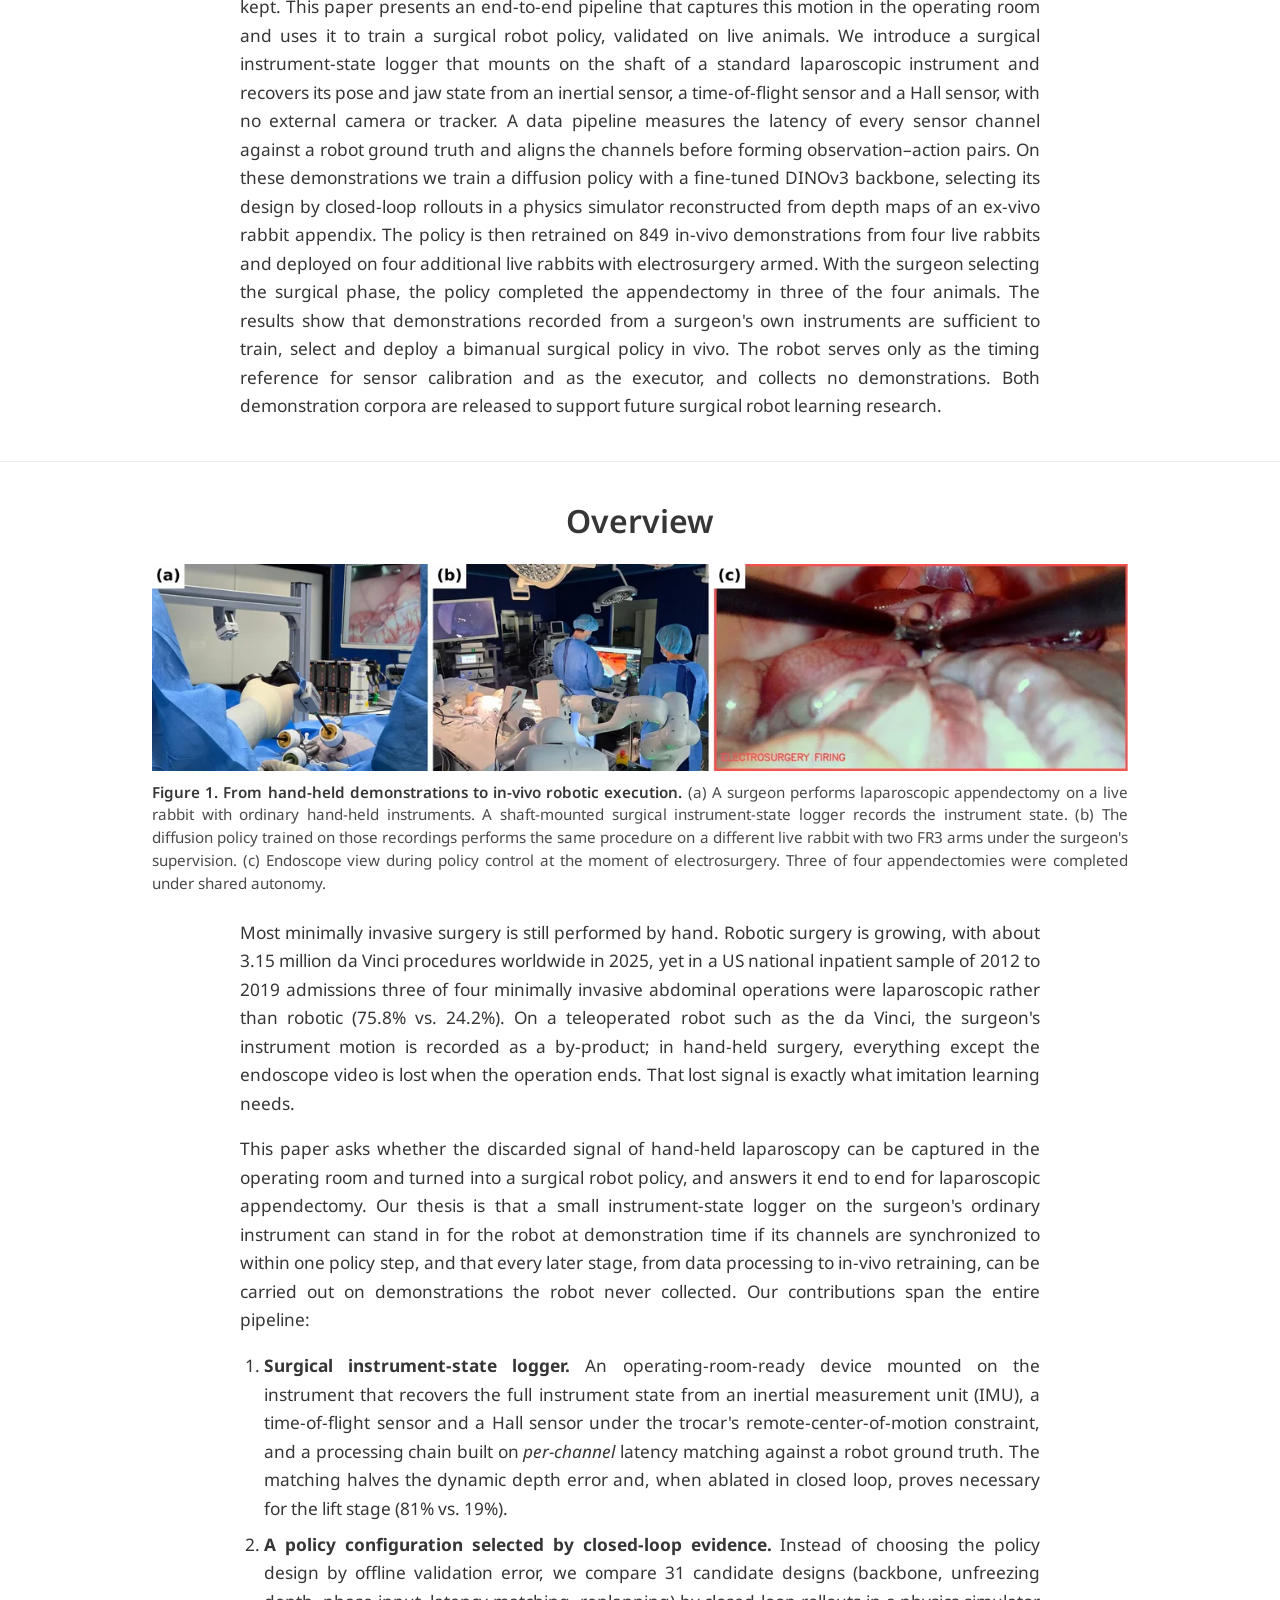
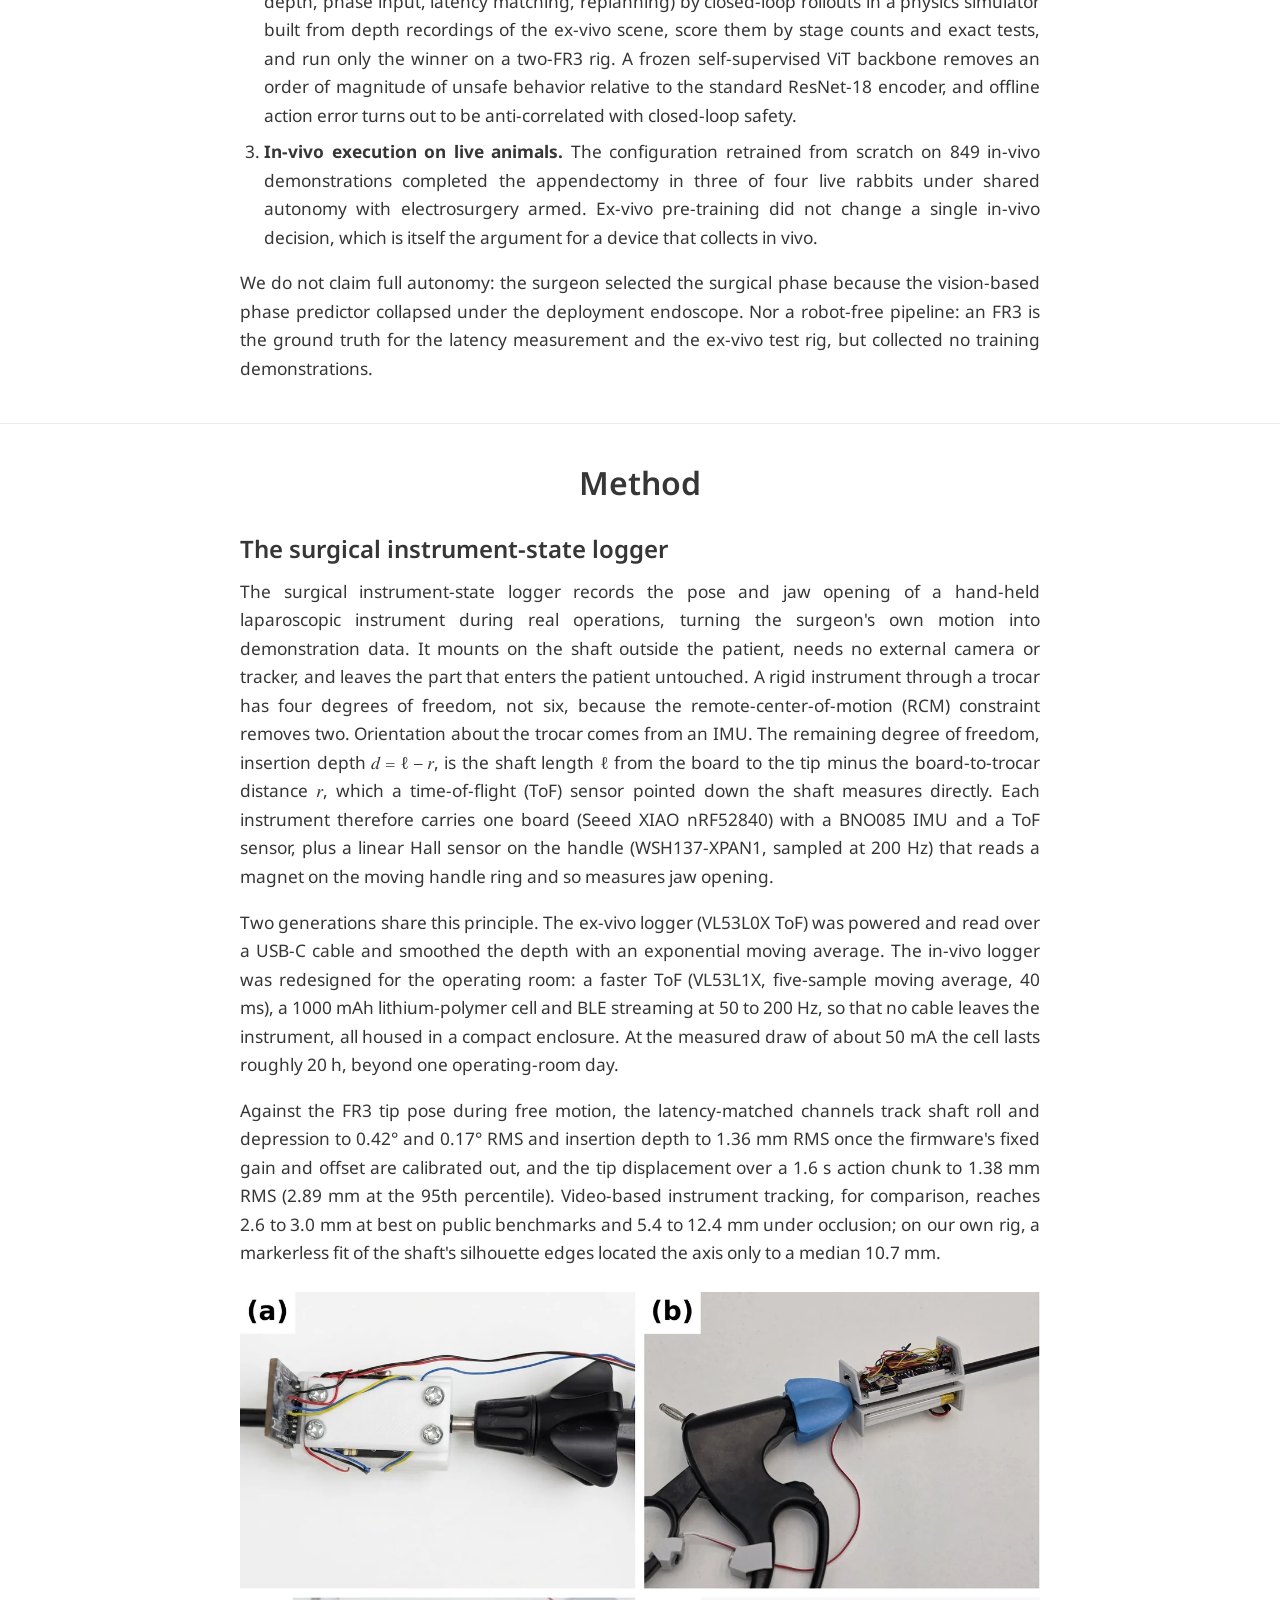
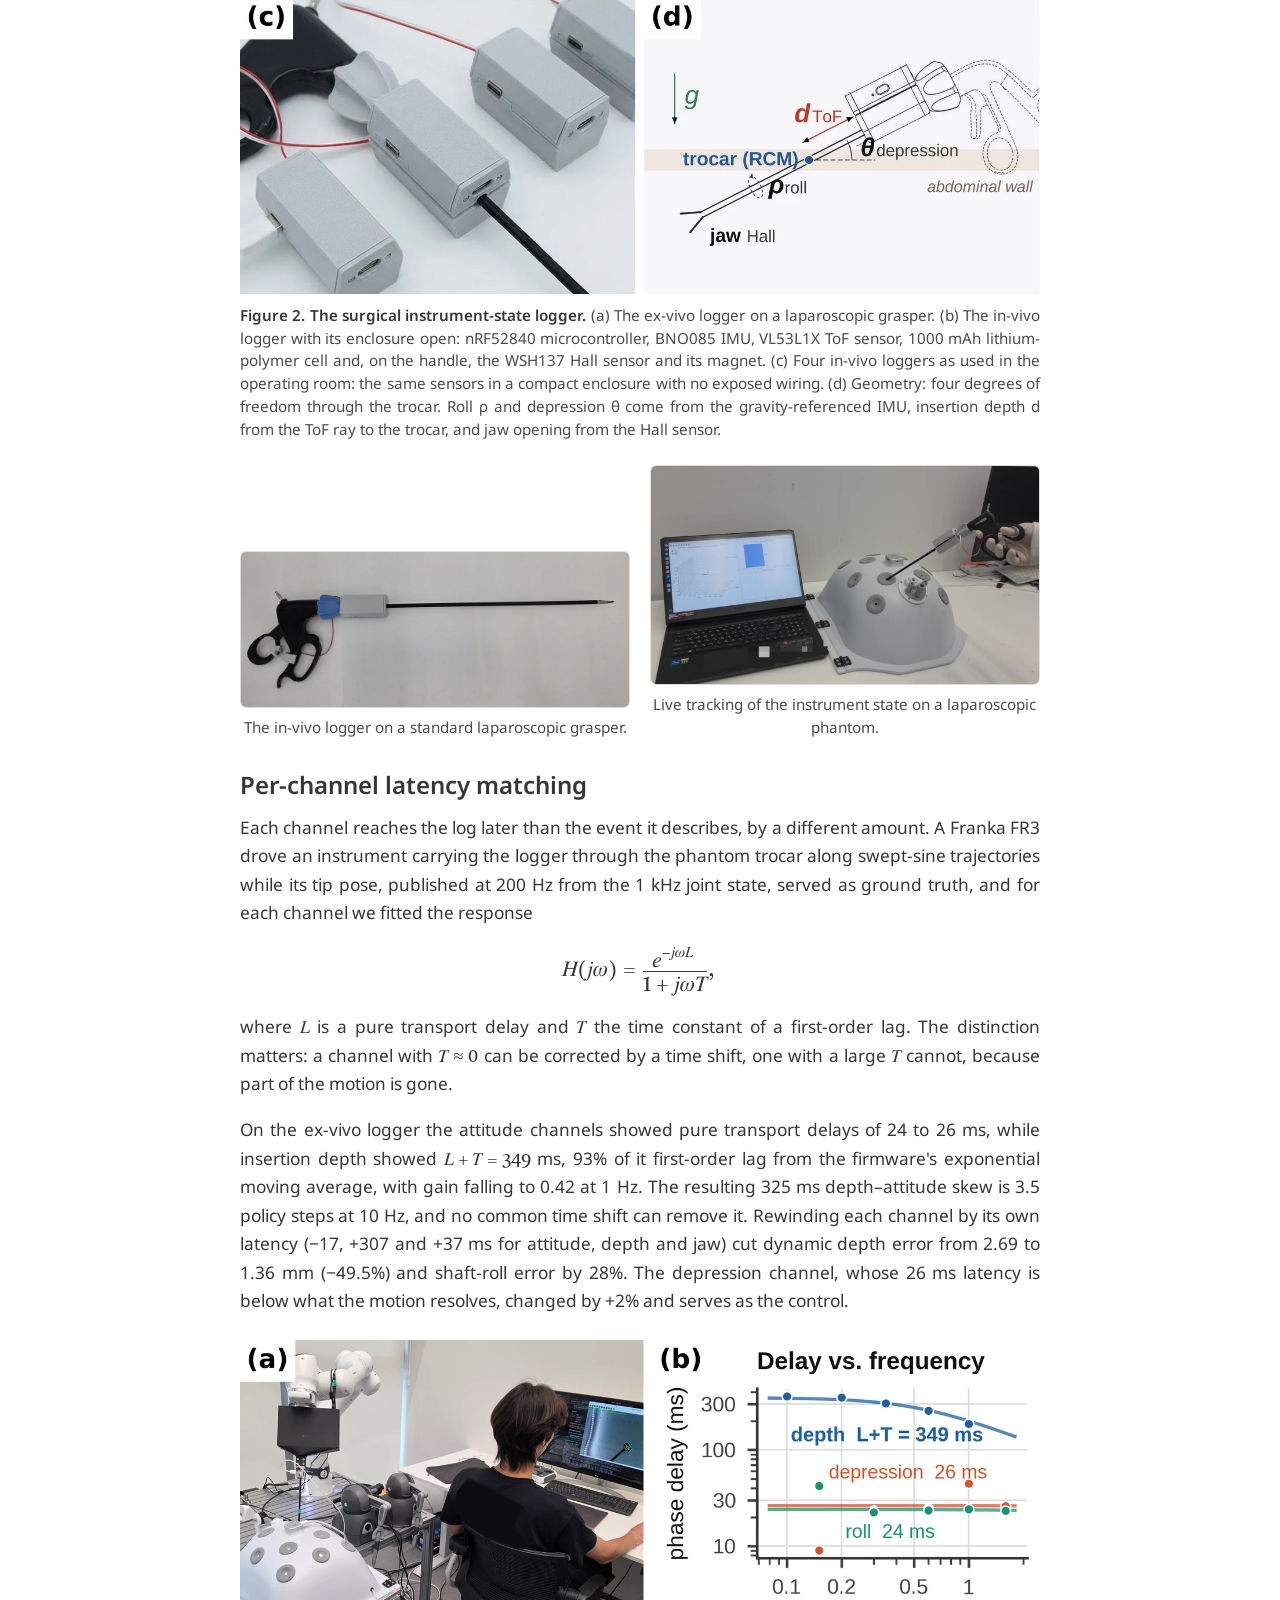
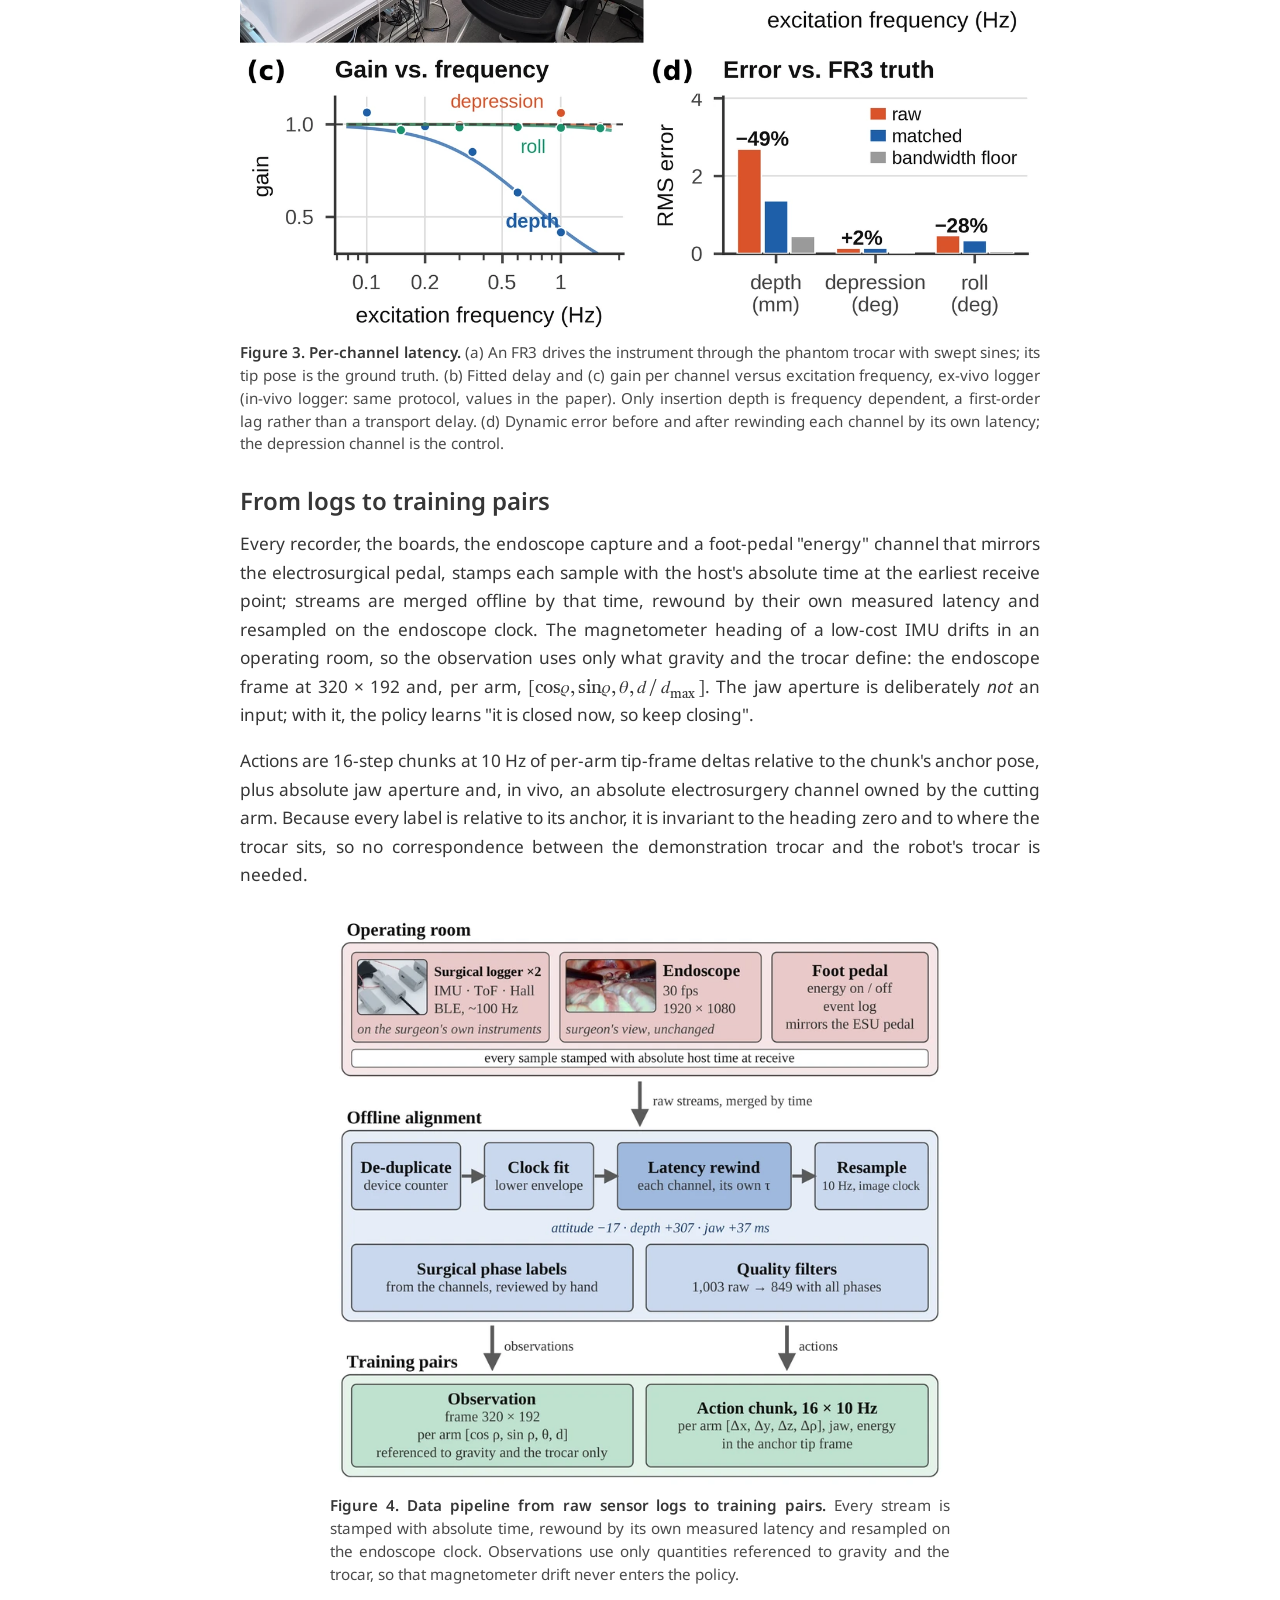
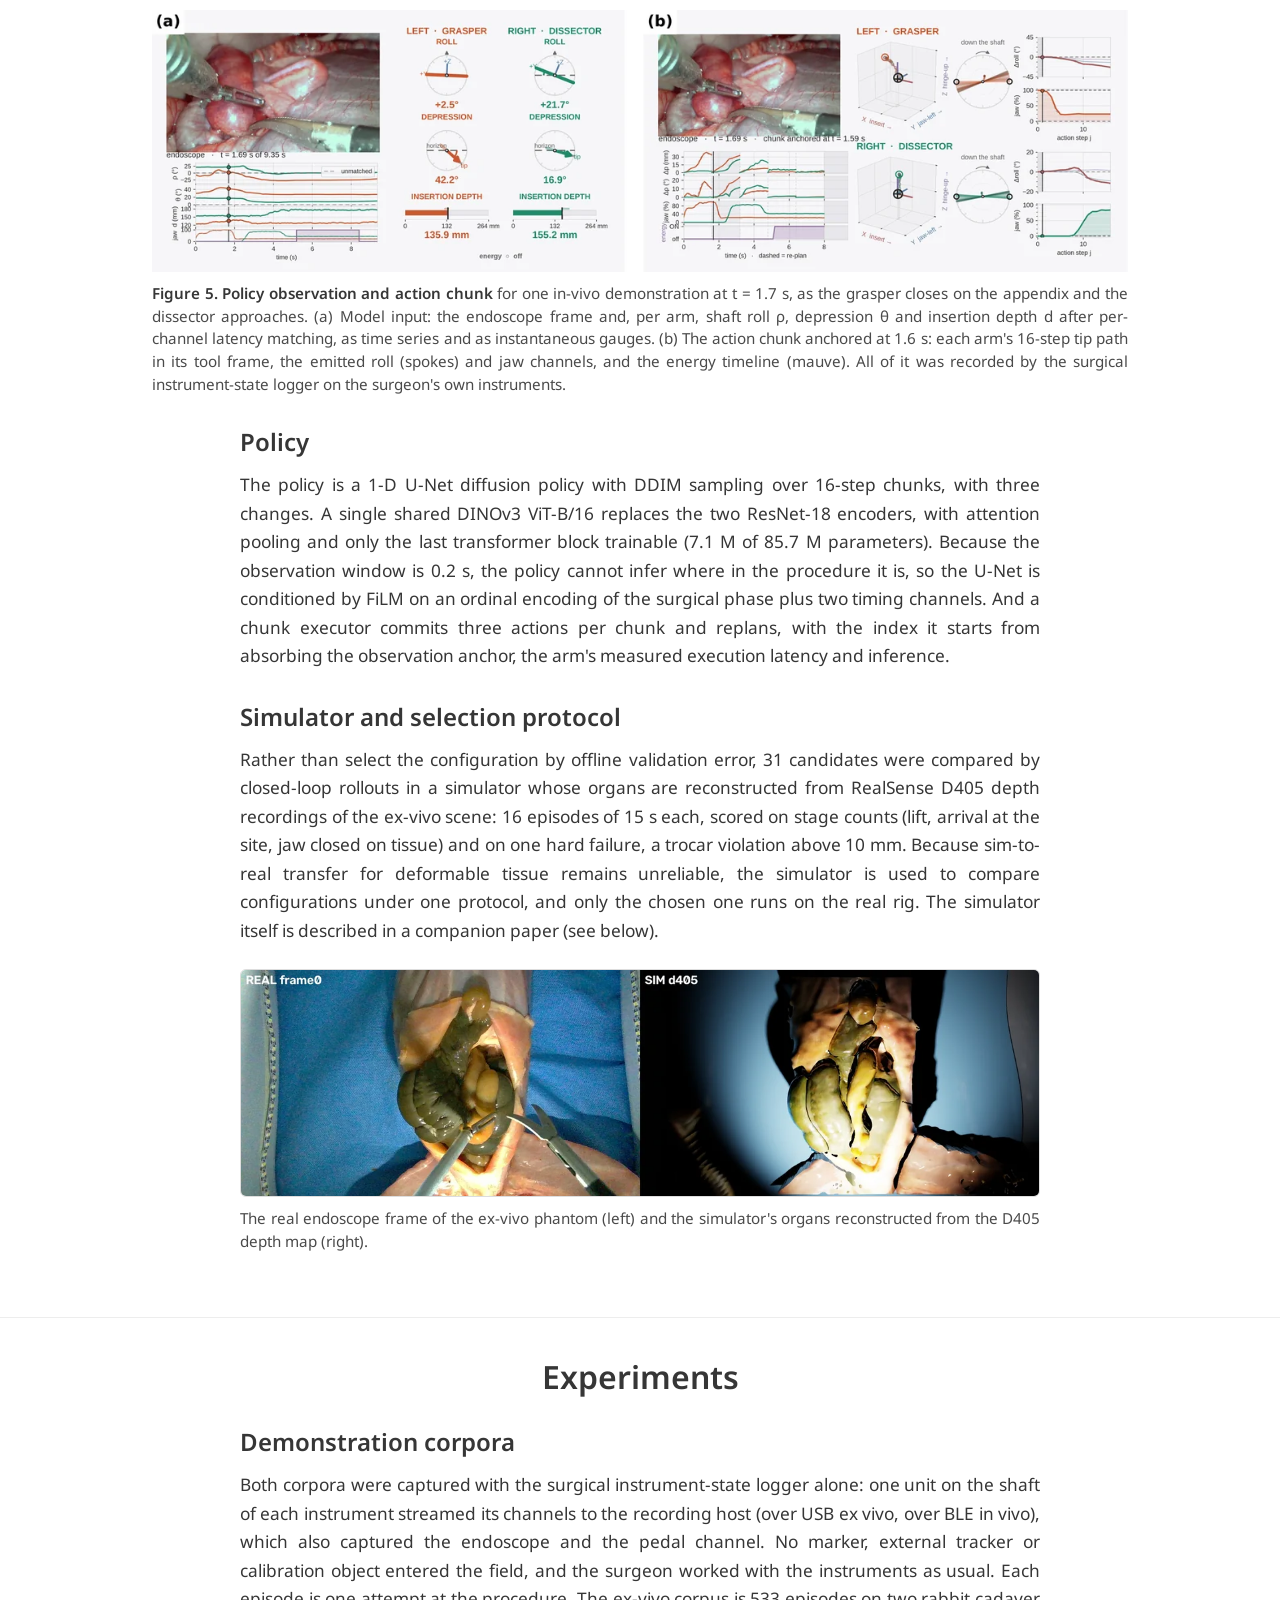
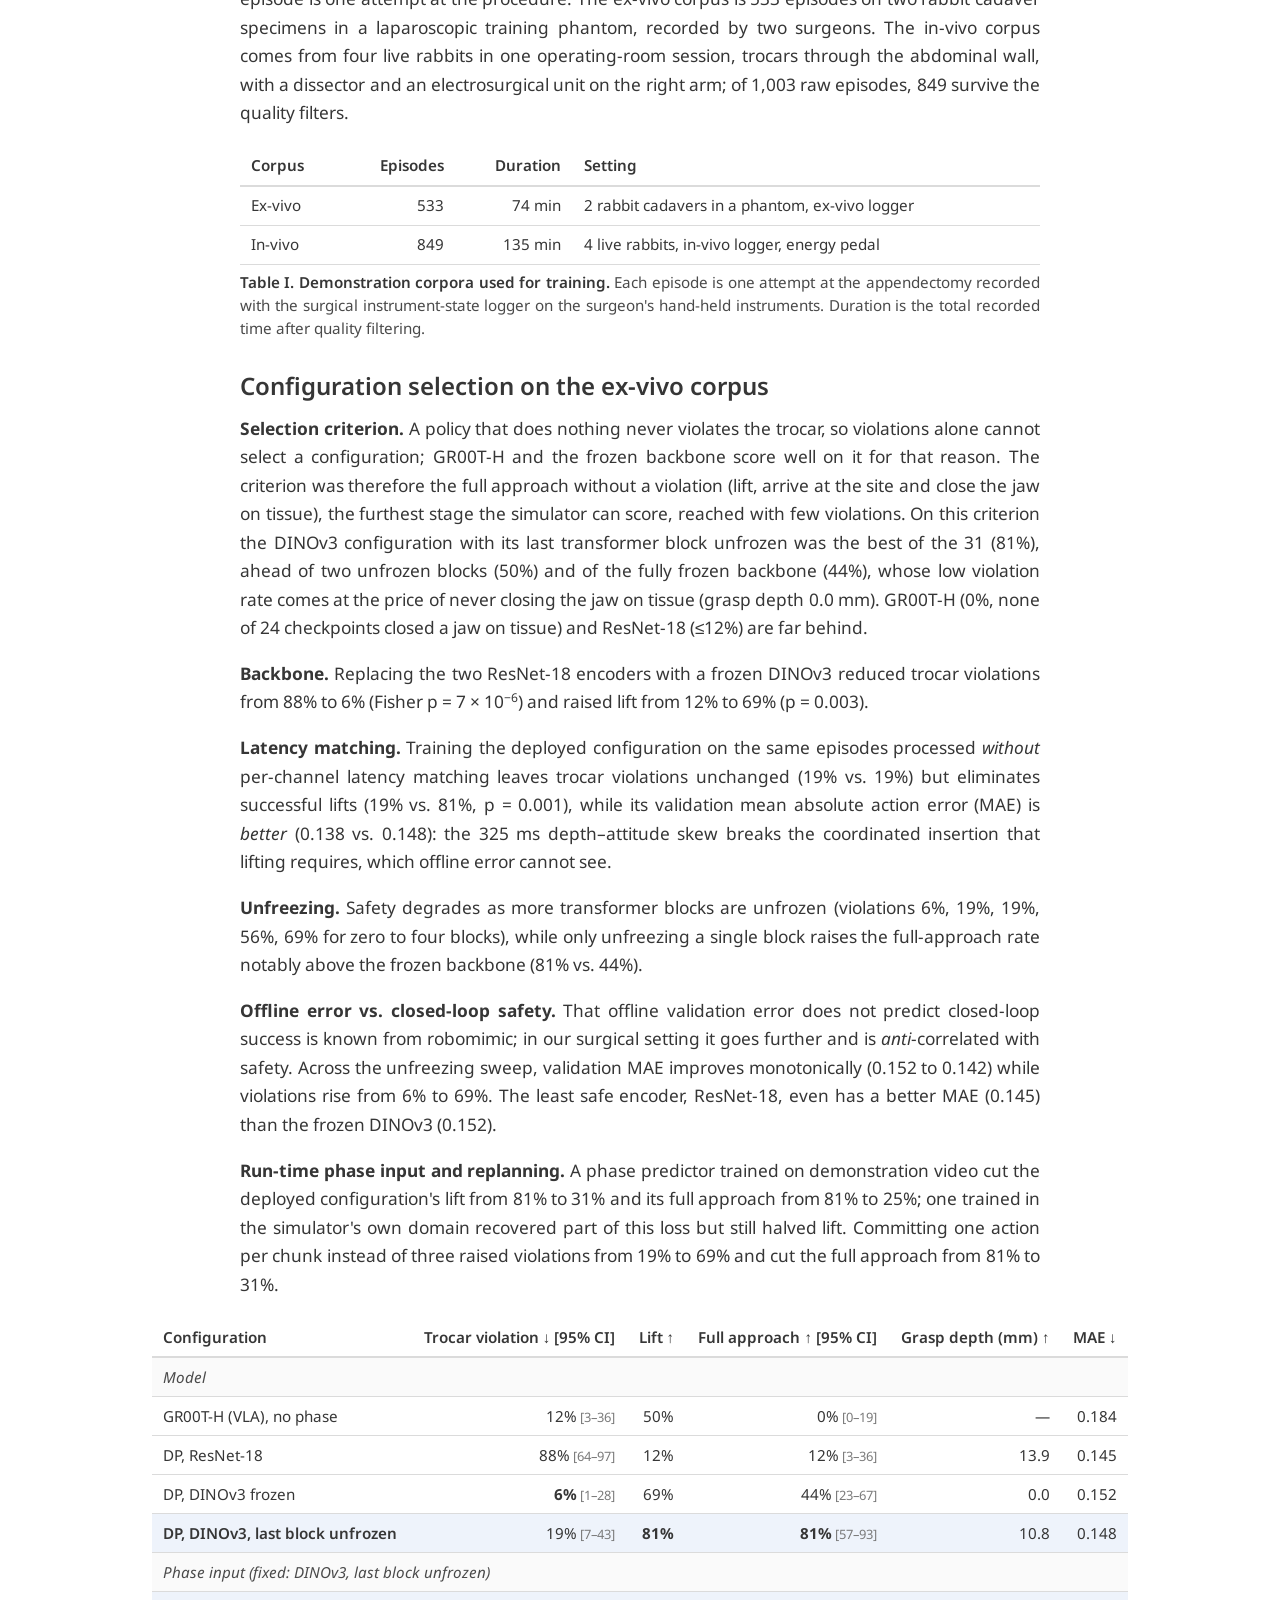
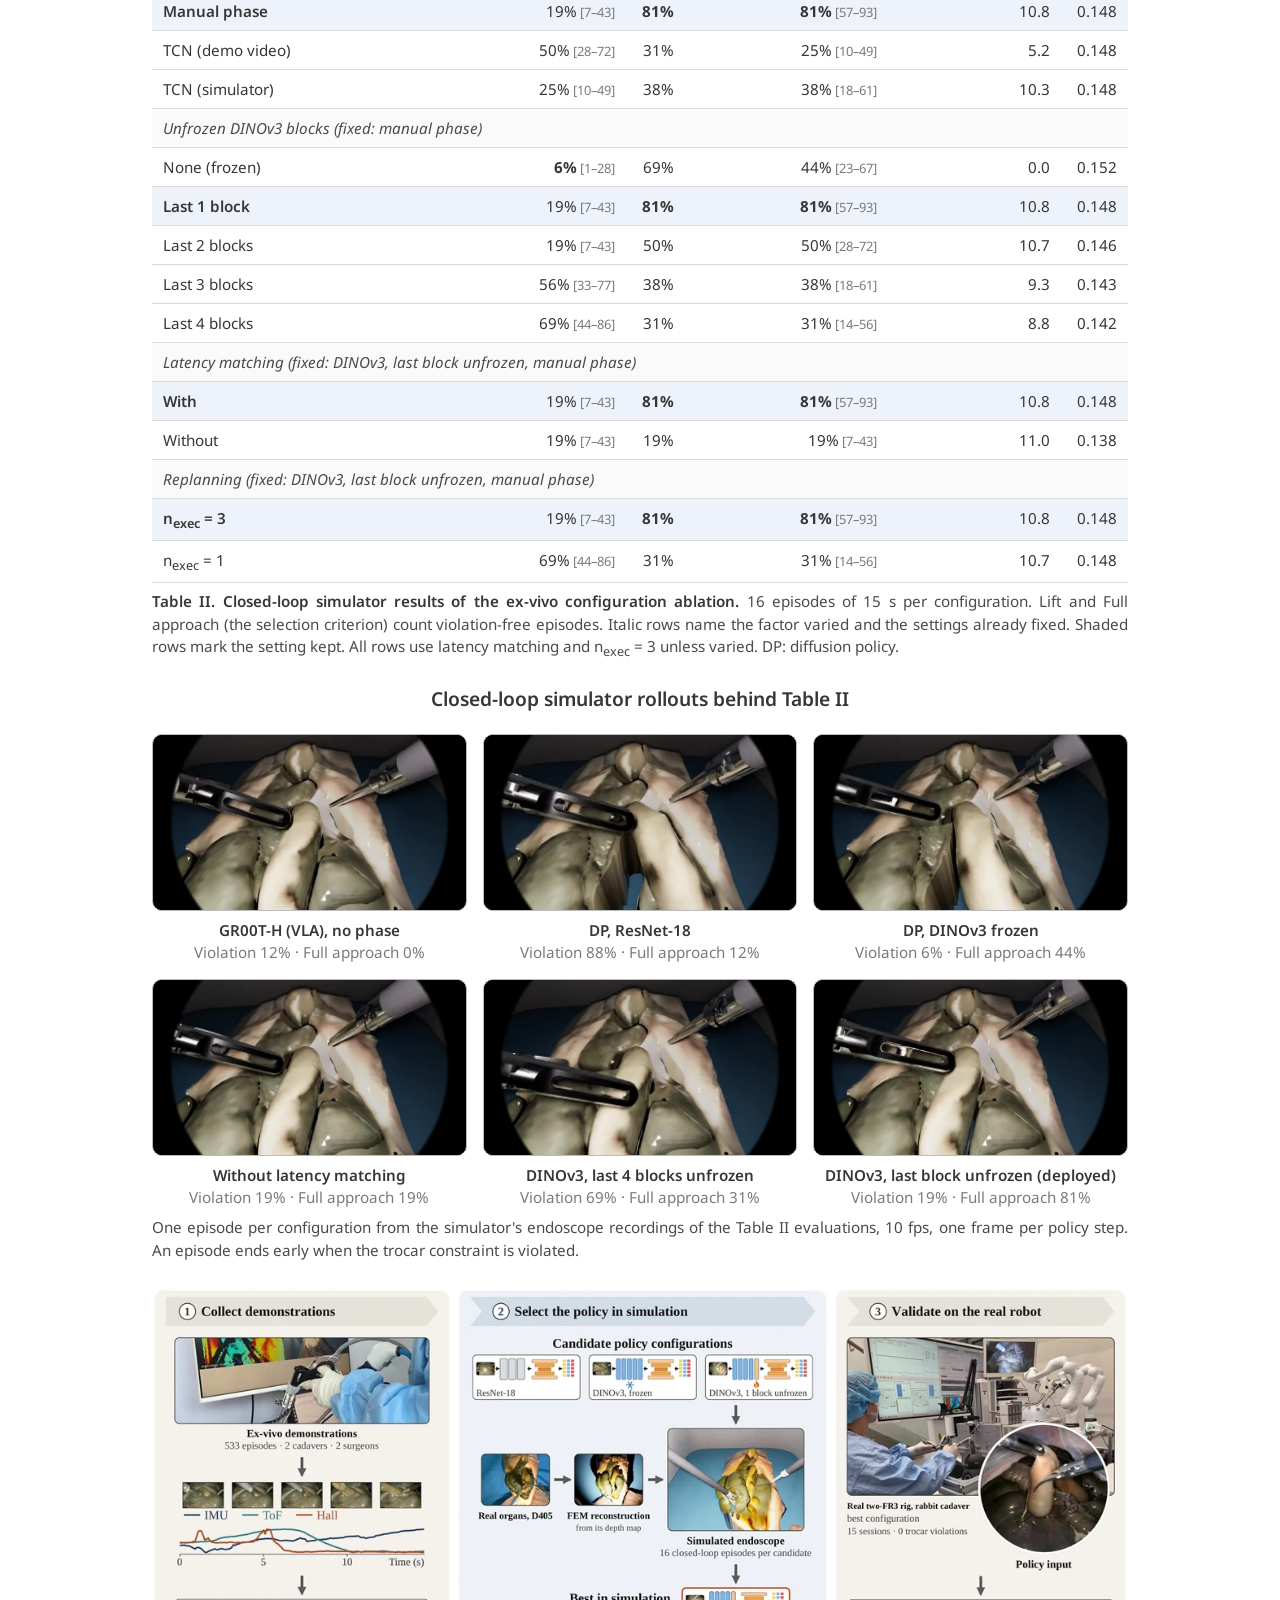
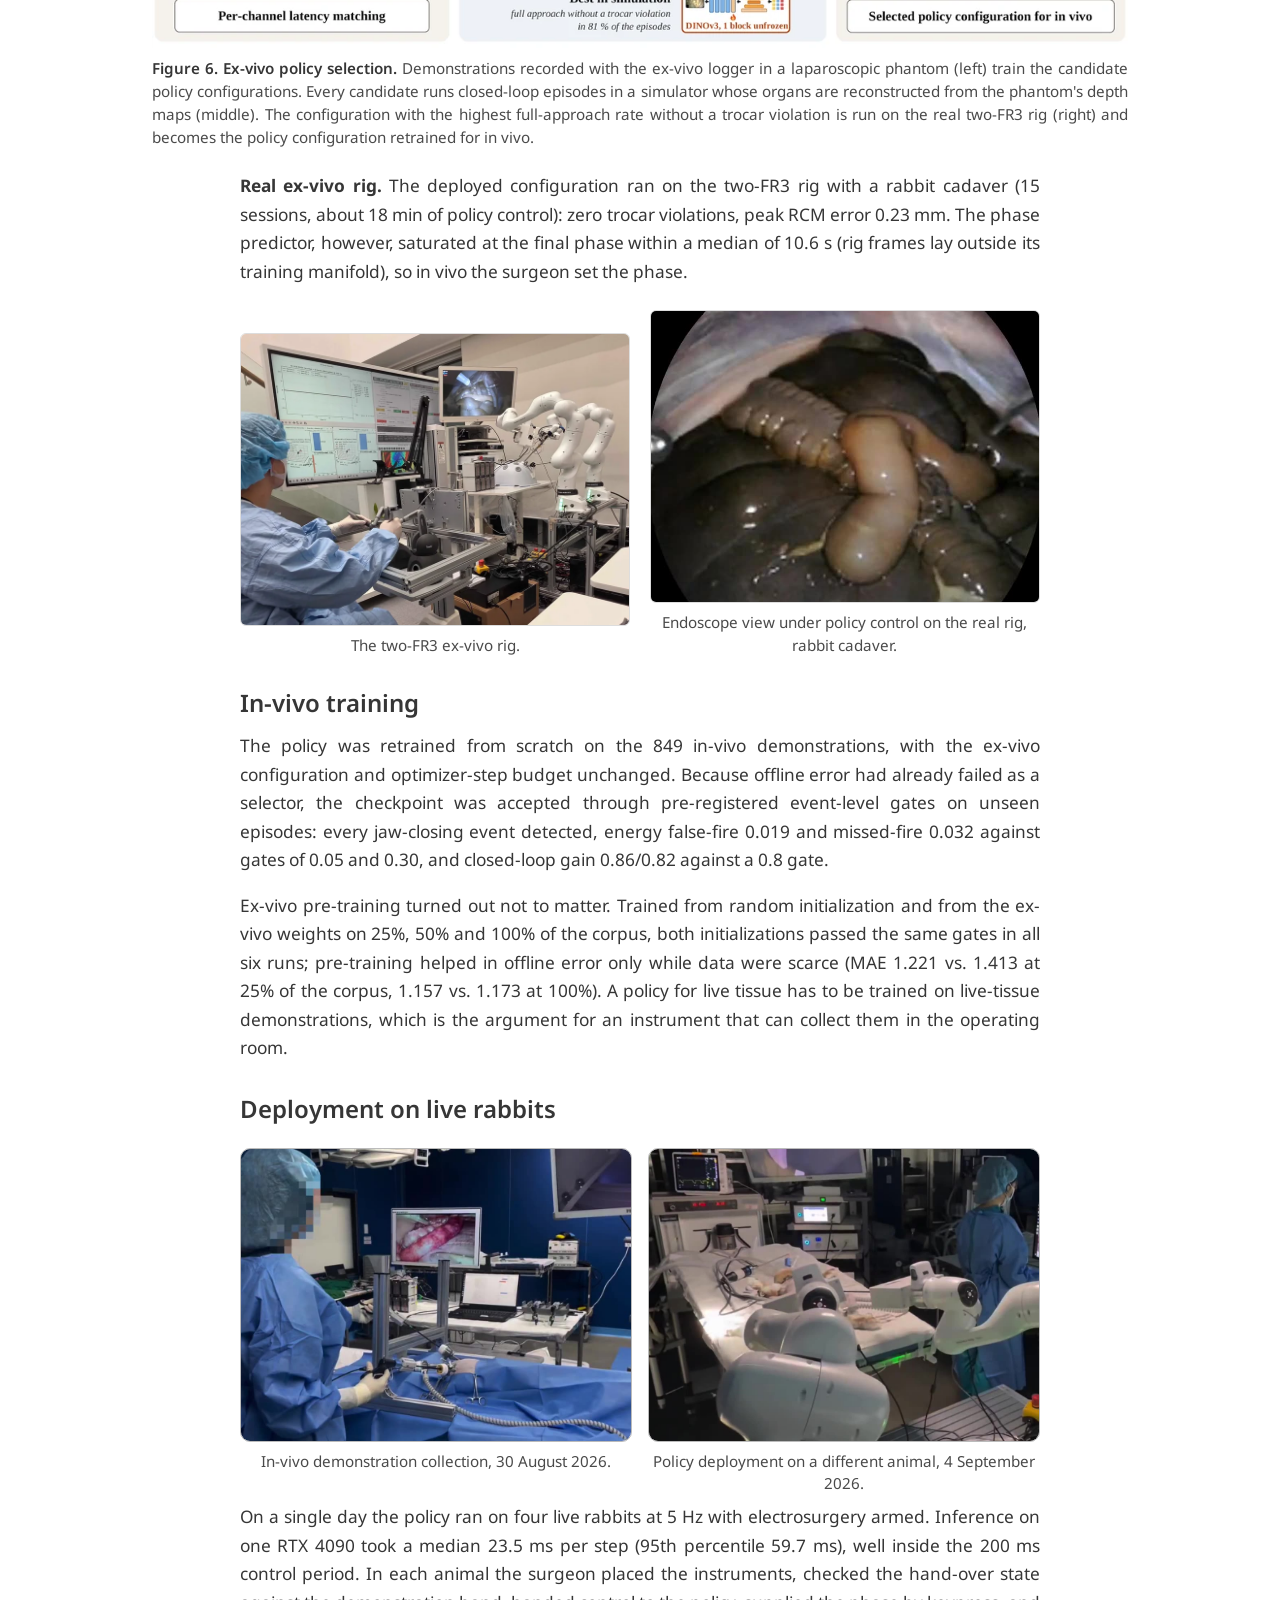
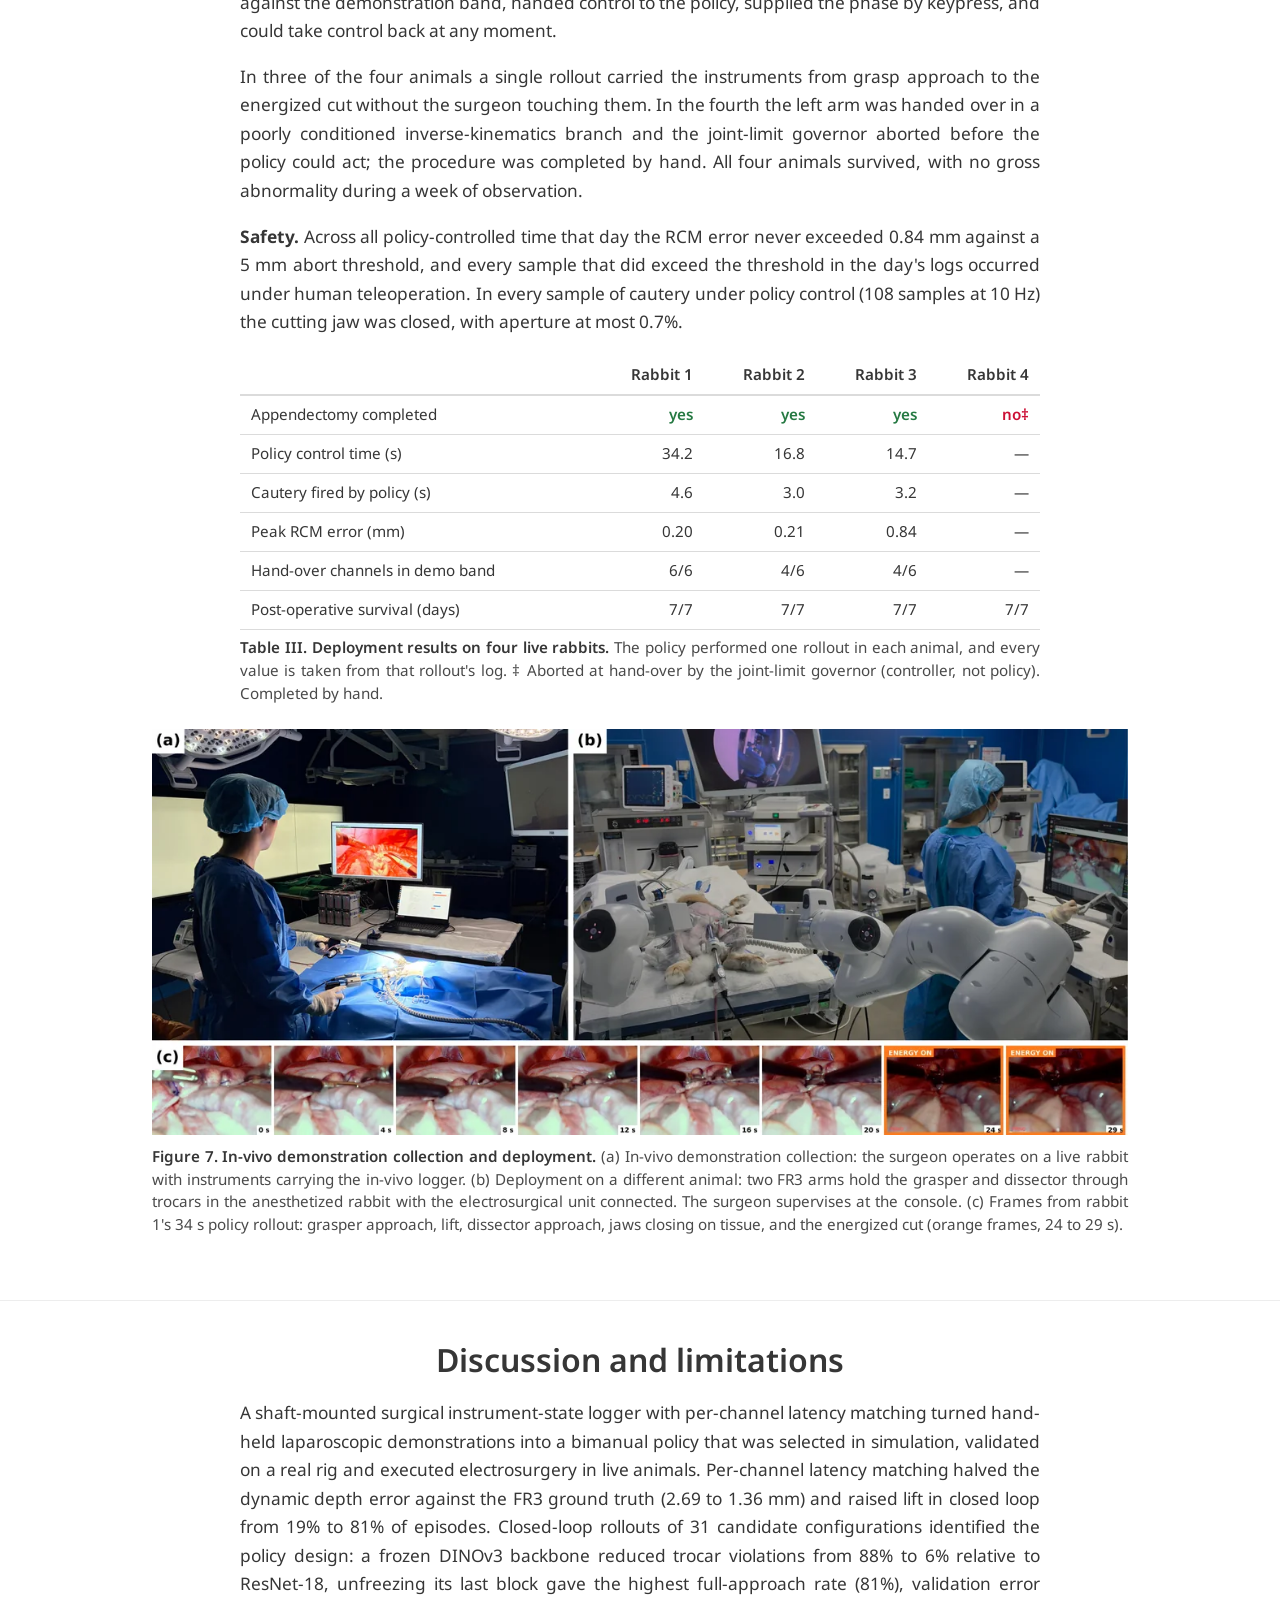
==== commit 58ad6e44: "Rebuild as a standard academic project page White single-column layout in the Nerfies style: centred" ====
--- a/index.html
+++ b/index.html
@@ -9,8 +9,6 @@
 <meta name="robots" content="index, follow, max-image-preview:large, max-snippet:-1, max-video-preview:-1">
 <meta name="author" content="Dongho Yee, Juahn Oh, Jinseok Lee, Jiyul Lee, Yechan Seo, Seong Jeong, Minsung Kim, Seonho Shim, Younghoon Noh, Hyuk Choi, Youngbin Kong, Kyu Eun Lee, Hyoun-Joong Kong">
 <meta name="keywords" content="surgical robotics, imitation learning, diffusion policy, laparoscopic appendectomy, in vivo, instrument-mounted demonstrations, DINOv3, latency matching, Franka FR3, ICRA 2027">
-<meta name="theme-color" content="#f5f7fa" media="(prefers-color-scheme: light)">
-<meta name="theme-color" content="#0b1016" media="(prefers-color-scheme: dark)">
 
 <meta property="og:type" content="article">
 <meta property="og:site_name" content="Rosota Intelligence Institute">
@@ -50,12 +48,14 @@
 <meta name="citation_technical_report_institution" content="Rosota Intelligence Institute; Seoul National University Hospital">
 <meta name="citation_keywords" content="surgical robotics; imitation learning; diffusion policy; laparoscopic appendectomy; in vivo">
 
-<link rel="icon" href="assets/img/favicon.svg" type="image/svg+xml">
+<link rel="icon" type="image/png" sizes="32x32" href="assets/img/favicon-32.png">
+<link rel="icon" type="image/png" sizes="64x64" href="assets/img/favicon-64.png">
+<link rel="apple-touch-icon" sizes="180x180" href="assets/img/apple-touch-icon.png">
 <link rel="preconnect" href="https://fonts.googleapis.com">
 <link rel="preconnect" href="https://fonts.gstatic.com" crossorigin>
-<link rel="stylesheet" href="https://fonts.googleapis.com/css2?family=IBM+Plex+Mono:wght@400;500&family=IBM+Plex+Sans:wght@400;500;600&family=IBM+Plex+Serif:ital,wght@0,400;0,600;1,400&display=swap">
+<link rel="stylesheet" href="https://fonts.googleapis.com/css2?family=Noto+Sans:ital,wght@0,400;0,600;0,700;1,400&family=Castoro:ital@0;1&display=swap">
+<meta name="theme-color" content="#ffffff">
 <link rel="stylesheet" href="assets/css/style.css">
-<link rel="preload" as="image" href="assets/img/hero-1600.webp" imagesrcset="assets/img/hero-1000.webp 1000w, assets/img/hero-1600.webp 1600w, assets/img/hero-2400.webp 2400w" imagesizes="(min-width: 1160px) 1120px, 100vw">
 
 <script type="application/ld+json">
 {
@@ -131,46 +131,13 @@
 </script>
 </head>
 <body>
-<div class="progress" aria-hidden="true"></div>
-
-<header class="topbar">
-  <div class="wrap wrap--wide">
-    <a class="brand" href="#top">In-Vivo Execution from Instrument-Mounted Demonstrations</a>
-    <nav class="nav" aria-label="Sections">
-      <a href="#overview">Overview</a>
-      <a href="#video">Video</a>
-      <a href="#logger">Logger</a>
-      <a href="#latency">Latency</a>
-      <a href="#pipeline">Pipeline</a>
-      <a href="#policy">Policy</a>
-      <a href="#invivo">In vivo</a>
-      <a href="#data">Data</a>
-      <a href="#cite">Cite</a>
-    </nav>
-    <div class="topbar-actions">
-      <a class="pill" href="https://arxiv.org/abs/2609.25625">arXiv</a>
-      <a class="pill" href="https://www.rosota.ai">rosota.ai</a>
-      <button class="iconbtn" id="theme-toggle" type="button" aria-label="Switch colour theme" title="Switch theme">
-        <svg class="moon" viewBox="0 0 24 24" fill="none" stroke="currentColor" stroke-width="1.8" stroke-linecap="round" stroke-linejoin="round" aria-hidden="true"><path d="M21 12.8A9 9 0 1 1 11.2 3a7 7 0 0 0 9.8 9.8z"/></svg>
-        <svg class="sun" viewBox="0 0 24 24" fill="none" stroke="currentColor" stroke-width="1.8" stroke-linecap="round" stroke-linejoin="round" aria-hidden="true"><circle cx="12" cy="12" r="4"/><path d="M12 2v2M12 20v2M4.9 4.9l1.4 1.4M17.7 17.7l1.4 1.4M2 12h2M20 12h2M4.9 19.1l1.4-1.4M17.7 6.3l1.4-1.4"/></svg>
-      </button>
-    </div>
-  </div>
-</header>
-
-<main id="top">
+
 <section class="hero">
-  <div class="wrap">
-    <div class="meta">
-      <a class="pill" href="https://arxiv.org/abs/2609.25625">arXiv:2609.25625</a>
-      <span class="pill">cs.RO · 22 September 2026</span>
-      <span class="pill">Submitted to IEEE ICRA 2027</span>
-      <span class="pill pill--energy">In-vivo study · electrosurgery armed</span>
-    </div>
-    <h1 class="title">From Instrument-Mounted Demonstrations to In-Vivo Execution: <span class="sub">Learning Bimanual Laparoscopic Appendectomy Without Robot-Collected Demonstrations</span></h1>
-
-    <p class="authors">
-      <span>Dongho Yee<sup>*1,2,4,5</sup>,</span>
+  <div class="container has-text-centered">
+    <h1 class="publication-title">From Instrument-Mounted Demonstrations to In-Vivo Execution: <span class="publication-subtitle" style="display:block">Learning Bimanual Laparoscopic Appendectomy Without Robot-Collected Demonstrations</span></h1>
+
+    <p class="publication-authors">
+      <span><a href="https://arxiv.org/a/yee_d_1">Dongho Yee</a><sup>*1,2,4,5</sup>,</span>
       <span>Juahn Oh<sup>1,2,10</sup>,</span>
       <span>Jinseok Lee<sup>2,4</sup>,</span>
       <span>Jiyul Lee<sup>1,2,3</sup>,</span>
@@ -184,455 +151,324 @@
       <span>Kyu Eun Lee<sup>†6,7</sup>,</span>
       <span>Hyoun-Joong Kong<sup>†1,3,8</sup></span>
     </p>
-    <div class="affils">
+    <div class="publication-affils">
+      <p><sup>1</sup>Department of Transdisciplinary Medicine, Seoul National University Hospital &nbsp; <sup>2</sup>Rosota Inc. &nbsp; <sup>3</sup>Department of Medicine, Seoul National University College of Medicine &nbsp; <sup>4</sup>Department of Mechanical Engineering, Seoul National University &nbsp; <sup>5</sup>Department of Computer Science and Engineering, Seoul National University</p>
+      <p><sup>6</sup>Department of Surgery, Seoul National University Hospital &nbsp; <sup>7</sup>Department of Surgery, Seoul National University College of Medicine &nbsp; <sup>8</sup>Institute of Convergence Medicine with Innovative Technology, Seoul National University Hospital &nbsp; <sup>9</sup>Interdisciplinary Program in Medical Informatics, Seoul National University College of Medicine &nbsp; <sup>10</sup>Eulji University College of Medicine &nbsp; <sup>11</sup>Department of Mechanical Engineering, Chungang University</p>
+    </div>
+    <p class="publication-marks"><sup>*</sup>First author &nbsp;&nbsp; <sup>†</sup>Corresponding authors</p>
+    <p class="publication-venue"><b>arXiv preprint, September 2026</b> &nbsp;·&nbsp; Submitted to IEEE ICRA 2027</p>
+
+    <div class="publication-links">
+      <a class="button" href="https://arxiv.org/pdf/2609.25625"><svg viewBox="0 0 24 24" aria-hidden="true"><path d="M14 3H6a2 2 0 0 0-2 2v14a2 2 0 0 0 2 2h12a2 2 0 0 0 2-2V9z"/><path d="M14 3v6h6M8 13h8M8 17h8"/></svg>Paper</a>
+      <a class="button" href="https://arxiv.org/abs/2609.25625"><svg viewBox="0 0 24 24" aria-hidden="true"><path d="M4 4l16 16M20 4L4 20"/></svg>arXiv</a>
+      <a class="button" href="assets/video/supplementary-1080p.mp4"><svg viewBox="0 0 24 24" aria-hidden="true"><rect x="3" y="5" width="18" height="14" rx="2"/><path d="M10 9l5 3-5 3z"/></svg>Video</a>
+      <a class="button" href="https://github.com/Rosota-Research/ICRA2027-Invivo-main"><svg viewBox="0 0 24 24" aria-hidden="true"><ellipse cx="12" cy="5.5" rx="8" ry="2.5"/><path d="M4 5.5v13c0 1.4 3.6 2.5 8 2.5s8-1.1 8-2.5v-13M4 12c0 1.4 3.6 2.5 8 2.5s8-1.1 8-2.5"/></svg>Data</a>
+      <a class="button" href="https://huggingface.co/surgicalrobotics"><svg viewBox="0 0 24 24" aria-hidden="true"><path d="M4 7h16v13H4zM4 7l2-4h12l2 4M10 11h4"/></svg>Hugging Face</a>
+      <a class="button" href="https://www.rosota.ai/posts/instrument-mounted-demonstrations-in-vivo"><svg viewBox="0 0 24 24" aria-hidden="true"><circle cx="12" cy="12" r="9"/><path d="M3 12h18M12 3a14 14 0 0 1 0 18M12 3a14 14 0 0 0 0 18"/></svg>rosota.ai</a>
+    </div>
+
+    <div class="logos">
+      <a href="https://www.rosota.ai" title="Rosota"><img src="assets/img/logo-rosota.webp" alt="Rosota" width="833" height="232"></a>
+      <a href="https://www.snuh.org" title="Seoul National University Hospital, Department of Transdisciplinary Medicine"><img src="assets/img/logo-snuh-dtm.webp" alt="Seoul National University Hospital, Department of Transdisciplinary Medicine" width="505" height="127"></a>
+    </div>
+
+    <div class="teaser wide" id="video">
+      <video controls autoplay loop muted playsinline preload="metadata" poster="assets/img/poster-supplementary.jpg" width="1920" height="1080">
+        <source src="assets/video/supplementary-1080p.mp4" type="video/mp4">
+        Your browser cannot play this video. <a href="assets/video/supplementary-1080p.mp4">Download the MP4</a>.
+      </video>
+      <p class="subtitle">Supplementary video submitted with the paper (2 min 41 s). <b>Demonstrations recorded on a surgeon's own hand-held instruments were sufficient to train, select and deploy a bimanual policy that completed appendectomies with electrosurgery in three of four live rabbits.</b></p>
+    </div>
+  </div>
+</section>
+
+<section class="section" id="abstract">
+  <div class="container">
+    <div class="narrow">
+      <h2 class="title is-3 has-text-centered">Abstract</h2>
+      <div class="content has-text-justified">
+        <p>Most minimally invasive surgery is still performed with hand-held laparoscopic instruments, and the surgeon's instrument kinematics are lost when the operation ends; only the endoscope video is kept. This paper presents an end-to-end pipeline that captures this motion in the operating room and uses it to train a surgical robot policy, validated on live animals. We introduce a surgical instrument-state logger that mounts on the shaft of a standard laparoscopic instrument and recovers its pose and jaw state from an inertial sensor, a time-of-flight sensor and a Hall sensor, with no external camera or tracker. A data pipeline measures the latency of every sensor channel against a robot ground truth and aligns the channels before forming observation–action pairs. On these demonstrations we train a diffusion policy with a fine-tuned DINOv3 backbone, selecting its design by closed-loop rollouts in a physics simulator reconstructed from depth maps of an ex-vivo rabbit appendix. The policy is then retrained on 849 in-vivo demonstrations from four live rabbits and deployed on four additional live rabbits with electrosurgery armed. With the surgeon selecting the surgical phase, the policy completed the appendectomy in three of the four animals. The results show that demonstrations recorded from a surgeon's own instruments are sufficient to train, select and deploy a bimanual surgical policy in vivo. The robot serves only as the timing reference for sensor calibration and as the executor, and collects no demonstrations. Both demonstration corpora are released to support future surgical robot learning research.</p>
+      </div>
+    </div>
+  </div>
+</section>
+
+<section class="section" id="overview">
+  <div class="container">
+    <div class="narrow">
+      <h2 class="title is-3 has-text-centered">Overview</h2>
+    </div>
+    <figure class="figure wide">
+      <img src="assets/img/fig1-overview-2400.webp" srcset="assets/img/fig1-overview-1200.webp 1200w, assets/img/fig1-overview-2400.webp 2400w" sizes="(min-width: 1072px) 976px, 100vw" width="2400" height="509" alt="Three panels: a surgeon operating on a live rabbit with a logger on the instrument; two FR3 arms performing the procedure on another rabbit; the endoscope view at the moment of electrosurgery">
+      <figcaption><b>Figure 1. From hand-held demonstrations to in-vivo robotic execution.</b> (a) A surgeon performs laparoscopic appendectomy on a live rabbit with ordinary hand-held instruments. A shaft-mounted surgical instrument-state logger records the instrument state. (b) The diffusion policy trained on those recordings performs the same procedure on a different live rabbit with two FR3 arms under the surgeon's supervision. (c) Endoscope view during policy control at the moment of electrosurgery. Three of four appendectomies were completed under shared autonomy.</figcaption>
+    </figure>
+    <div class="narrow content has-text-justified">
+      <p>Most minimally invasive surgery is still performed by hand. Robotic surgery is growing, with about 3.15 million da Vinci procedures worldwide in 2025, yet in a US national inpatient sample of 2012 to 2019 admissions three of four minimally invasive abdominal operations were laparoscopic rather than robotic (75.8% vs. 24.2%). On a teleoperated robot such as the da Vinci, the surgeon's instrument motion is recorded as a by-product; in hand-held surgery, everything except the endoscope video is lost when the operation ends. That lost signal is exactly what imitation learning needs.</p>
+      <p>This paper asks whether the discarded signal of hand-held laparoscopy can be captured in the operating room and turned into a surgical robot policy, and answers it end to end for laparoscopic appendectomy. Our thesis is that a small instrument-state logger on the surgeon's ordinary instrument can stand in for the robot at demonstration time if its channels are synchronized to within one policy step, and that every later stage, from data processing to in-vivo retraining, can be carried out on demonstrations the robot never collected. Our contributions span the entire pipeline:</p>
       <ol>
-        <li>Department of Transdisciplinary Medicine, Seoul National University Hospital</li>
-        <li>Rosota Inc., Seoul, Republic of Korea</li>
-        <li>Department of Medicine, Seoul National University College of Medicine</li>
-        <li>Department of Mechanical Engineering, Seoul National University</li>
-        <li>Department of Computer Science and Engineering, Seoul National University</li>
-        <li>Department of Surgery, Seoul National University Hospital</li>
-        <li>Department of Surgery, Seoul National University College of Medicine</li>
-        <li>Institute of Convergence Medicine with Innovative Technology, Seoul National University Hospital</li>
-        <li>Interdisciplinary Program in Medical Informatics, Seoul National University College of Medicine</li>
-        <li>Eulji University College of Medicine</li>
-        <li>Department of Mechanical Engineering, Chungang University</li>
+        <li><b>Surgical instrument-state logger.</b> An operating-room-ready device mounted on the instrument that recovers the full instrument state from an inertial measurement unit (IMU), a time-of-flight sensor and a Hall sensor under the trocar's remote-center-of-motion constraint, and a processing chain built on <em>per-channel</em> latency matching against a robot ground truth. The matching halves the dynamic depth error and, when ablated in closed loop, proves necessary for the lift stage (81% vs. 19%).</li>
+        <li><b>A policy configuration selected by closed-loop evidence.</b> Instead of choosing the policy design by offline validation error, we compare 31 candidate designs (backbone, unfreezing depth, phase input, latency matching, replanning) by closed-loop rollouts in a physics simulator built from depth recordings of the ex-vivo scene, score them by stage counts and exact tests, and run only the winner on a two-FR3 rig. A frozen self-supervised ViT backbone removes an order of magnitude of unsafe behavior relative to the standard ResNet-18 encoder, and offline action error turns out to be anti-correlated with closed-loop safety.</li>
+        <li><b>In-vivo execution on live animals.</b> The configuration retrained from scratch on 849 in-vivo demonstrations completed the appendectomy in three of four live rabbits under shared autonomy with electrosurgery armed. Ex-vivo pre-training did not change a single in-vivo decision, which is itself the argument for a device that collects in vivo.</li>
       </ol>
-      <div class="marks">* First author &nbsp;·&nbsp; † Corresponding authors</div>
-    </div>
-
-    <div class="actions">
-      <a class="btn btn--primary" href="https://arxiv.org/abs/2609.25625"><svg viewBox="0 0 24 24" fill="none" stroke="currentColor" stroke-width="1.8" stroke-linecap="round" stroke-linejoin="round" aria-hidden="true"><path d="M14 3H6a2 2 0 0 0-2 2v14a2 2 0 0 0 2 2h12a2 2 0 0 0 2-2V9z"/><path d="M14 3v6h6M8 13h8M8 17h8"/></svg>Paper (arXiv)</a>
-      <a class="btn" href="https://arxiv.org/pdf/2609.25625"><svg viewBox="0 0 24 24" fill="none" stroke="currentColor" stroke-width="1.8" stroke-linecap="round" stroke-linejoin="round" aria-hidden="true"><path d="M12 3v12M7 10l5 5 5-5M5 21h14"/></svg>PDF</a>
-      <a class="btn" href="#video"><svg viewBox="0 0 24 24" fill="none" stroke="currentColor" stroke-width="1.8" stroke-linecap="round" stroke-linejoin="round" aria-hidden="true"><circle cx="12" cy="12" r="9"/><path d="M10 8.5v7l6-3.5z"/></svg>Video</a>
-      <a class="btn" href="https://github.com/Rosota-Research/ICRA2027-Invivo-main"><svg viewBox="0 0 24 24" fill="none" stroke="currentColor" stroke-width="1.8" stroke-linecap="round" stroke-linejoin="round" aria-hidden="true"><ellipse cx="12" cy="5.5" rx="8" ry="2.5"/><path d="M4 5.5v13c0 1.4 3.6 2.5 8 2.5s8-1.1 8-2.5v-13M4 12c0 1.4 3.6 2.5 8 2.5s8-1.1 8-2.5"/></svg>Data (GitHub)</a>
-      <a class="btn" href="https://huggingface.co/surgicalrobotics"><svg viewBox="0 0 24 24" fill="none" stroke="currentColor" stroke-width="1.8" stroke-linecap="round" stroke-linejoin="round" aria-hidden="true"><path d="M4 7h16v13H4zM4 7l2-4h12l2 4M10 11h4"/></svg>Hugging Face</a>
-      <a class="btn" href="https://www.rosota.ai/posts/instrument-mounted-demonstrations-in-vivo"><svg viewBox="0 0 24 24" fill="none" stroke="currentColor" stroke-width="1.8" stroke-linecap="round" stroke-linejoin="round" aria-hidden="true"><circle cx="12" cy="12" r="9"/><path d="M3 12h18M12 3a14 14 0 0 1 0 18M12 3a14 14 0 0 0 0 18"/></svg>rosota.ai</a>
-    </div>
-
-    <figure class="hero-media">
-      <div class="frame">
-        <img src="assets/img/hero-1600.webp" srcset="assets/img/hero-1000.webp 1000w, assets/img/hero-1600.webp 1600w, assets/img/hero-2400.webp 2400w" sizes="(min-width: 1160px) 1120px, 100vw" width="2400" height="1200" alt="Two FR3 robot arms hold laparoscopic instruments through trocars in an anesthetized rabbit while the surgeon supervises at a console in the operating room" fetchpriority="high" decoding="async">
-      </div>
-      <figcaption class="tag"><b>In-vivo deployment, 4 September 2026.</b> Two FR3 arms hold the grasper and dissector through trocars in an anesthetized rabbit. The surgeon supervises at the console and can take control back at any moment.</figcaption>
-    </figure>
-
-    <div class="stats" role="list">
-      <div class="stat" role="listitem"><div class="v num">849</div><div class="l">in-vivo demonstrations from four live rabbits, 135 min</div></div>
-      <div class="stat" role="listitem"><div class="v num">3<small>of 4</small></div><div class="l">live rabbits in which the policy completed the appendectomy</div></div>
-      <div class="stat" role="listitem"><div class="v num">31</div><div class="l">candidate policy configurations compared by closed-loop rollouts</div></div>
-      <div class="stat" role="listitem"><div class="v num">1.36<small>mm</small></div><div class="l">insertion-depth error (RMS) against the FR3 after per-channel latency matching</div></div>
-      <div class="stat" role="listitem"><div class="v num">0.84<small>mm</small></div><div class="l">peak remote-centre-of-motion error under policy control in vivo, against a 5 mm abort threshold</div></div>
-    </div>
-  </div>
-</section>
-
-<section class="section section--flush" id="overview">
-  <div class="wrap">
-    <div class="section-head">
-      <div class="eyebrow"><b>Overview</b> · Paper §I</div>
-      <h2>The signal hand-held surgery throws away</h2>
-    </div>
-    <div class="cols">
-      <div class="prose">
-        <p class="lede">Most minimally invasive surgery is still performed by hand. Robotic surgery is growing, with about 3.15 million da Vinci procedures worldwide in 2025, yet in a US national inpatient sample three of four minimally invasive abdominal operations were laparoscopic rather than robotic. On a teleoperated robot the surgeon's instrument motion is recorded as a by-product. In hand-held surgery everything except the endoscope video is lost the moment the operation ends, and that lost signal is exactly what imitation learning needs.</p>
-        <p>This work captures it in the operating room and turns it into a surgical robot policy. A logger on the shaft of an ordinary laparoscopic instrument records the surgeon's own motion. A processing chain aligns its channels. A diffusion policy is trained on those demonstrations, selected by closed-loop rollouts in simulation, retrained on in-vivo recordings, and run on two FR3 arms in live animals with electrosurgery armed. The robot never collected a demonstration. It served only as the timing reference for calibration and as the executor.</p>
-        <h3>Abstract</h3>
-        <p>Most minimally invasive surgery is still performed with hand-held laparoscopic instruments, and the surgeon's instrument kinematics are lost when the operation ends; only the endoscope video is kept. This paper presents an end-to-end pipeline that captures this motion in the operating room and uses it to train a surgical robot policy, validated on live animals. We introduce a surgical instrument-state logger that mounts on the shaft of a standard laparoscopic instrument and recovers its pose and jaw state from an inertial sensor, a time-of-flight sensor and a Hall sensor, with no external camera or tracker. A data pipeline measures the latency of every sensor channel against a robot ground truth and aligns the channels before forming observation–action pairs. On these demonstrations we train a diffusion policy with a fine-tuned DINOv3 backbone, selecting its design by closed-loop rollouts in a physics simulator reconstructed from depth maps of an ex-vivo rabbit appendix. The policy is then retrained on 849 in-vivo demonstrations from four live rabbits and deployed on four additional live rabbits with electrosurgery armed. With the surgeon selecting the surgical phase, the policy completed the appendectomy in three of the four animals. The results show that demonstrations recorded from a surgeon's own instruments are sufficient to train, select and deploy a bimanual surgical policy in vivo. The robot serves only as the timing reference for sensor calibration and as the executor, and collects no demonstrations. Both demonstration corpora are released to support future surgical robot learning research.</p>
-      </div>
-      <aside class="aside">
-        <div class="note"><b>Three contributions.</b> A shaft-mounted instrument-state logger with per-channel latency matching. A policy configuration chosen by closed-loop evidence rather than offline error. In-vivo execution on live animals, retrained from scratch on the in-vivo corpus.</div>
-        <div class="note note--energy"><b>What it is not.</b> Not full autonomy: the surgeon selected the surgical phase. Not a robot-free pipeline: an FR3 is the ground truth for the latency measurement and the ex-vivo test rig, but it collected no training demonstrations.</div>
-      </aside>
-    </div>
-
-    <figure class="fig fig--wide reveal">
-      <div class="media"><img src="assets/img/fig1-overview-2400.webp" srcset="assets/img/fig1-overview-1200.webp 1200w, assets/img/fig1-overview-2400.webp 2400w" sizes="(min-width: 1400px) 1320px, 100vw" width="2400" height="509" loading="lazy" decoding="async" alt="Three panels: a surgeon operating on a live rabbit with a logger on the instrument; two FR3 arms performing the procedure on another rabbit; the endoscope view at the moment of electrosurgery"></div>
-      <figcaption><b>Fig. 1</b> From hand-held demonstrations to in-vivo robotic execution. (a) A surgeon performs laparoscopic appendectomy on a live rabbit with ordinary hand-held instruments while a shaft-mounted logger records the instrument state. (b) The diffusion policy trained on those recordings performs the same procedure on a different live rabbit with two FR3 arms under the surgeon's supervision. (c) Endoscope view during policy control at the moment of electrosurgery. Three of four appendectomies were completed under shared autonomy.</figcaption>
-    </figure>
-  </div>
-</section>
-
-<section class="section" id="video">
-  <div class="wrap">
-    <div class="section-head">
-      <div class="eyebrow"><b>Video</b> · 2 min 41 s</div>
-      <h2>Supplementary video</h2>
-      <p class="lede">The logger, the latency measurement on the robot, closed-loop selection in the simulator, and the in-vivo deployments, in order.</p>
-    </div>
-    <figure class="fig fig--wide fig--plain player reveal">
-      <div class="media">
-        <video controls preload="none" playsinline poster="assets/img/poster-supplementary.jpg" width="1920" height="1080">
-          <source src="assets/video/supplementary-1080p.mp4" type="video/mp4">
-          Your browser cannot play this video. <a href="assets/video/supplementary-1080p.mp4">Download the MP4</a>.
-        </video>
-      </div>
-      <figcaption>Supplementary video submitted with the paper, 1080p, no audio.</figcaption>
-    </figure>
-  </div>
-</section>
-
-<section class="section" id="logger">
-  <div class="wrap">
-    <div class="section-head">
-      <div class="eyebrow"><b>Methods</b> · Paper §III-A</div>
-      <h2>A logger on the surgeon's own instrument</h2>
-      <p class="lede">Four degrees of freedom through the trocar, measured on the shaft, outside the patient.</p>
-    </div>
-    <div class="cols">
-      <div class="prose">
-        <p>A rigid instrument through a trocar has four degrees of freedom, not six, because the remote-centre-of-motion constraint removes two. Orientation about the trocar comes from an IMU. The remaining degree of freedom, insertion depth <math><mi>d</mi><mo>=</mo><mi>ℓ</mi><mo>−</mo><mi>r</mi></math>, is the shaft length from the board to the tip minus the board-to-trocar distance, and a time-of-flight sensor pointed down the shaft measures it directly. A linear Hall sensor on the handle reads a magnet on the moving ring and so measures jaw opening.</p>
-        <p>Nothing enters the patient that was not there before. The device mounts outside, on the shaft, and needs no external camera or tracker. The in-vivo generation streams over BLE at 50 to 200 Hz from a 1000 mAh cell, which at the measured 50 mA draw lasts about 20 h, longer than an operating-room day.</p>
-        <p>Against the FR3 tip pose during free motion, the latency-matched channels track shaft roll and depression to 0.42° and 0.17° RMS and insertion depth to 1.36 mm RMS, and tip displacement over a 1.6 s action chunk to 1.38 mm RMS. Video-based instrument tracking, for comparison, reaches 2.6 to 3.0 mm at best on public benchmarks and 5.4 to 12.4 mm under occlusion. A markerless fit of the shaft's silhouette edges on our own rig located the axis only to a median 10.7 mm.</p>
-      </div>
-      <aside class="aside">
-        <div class="loop reveal">
-          <video data-loop muted loop playsinline preload="metadata" poster="assets/img/poster-logger-tracking.jpg" width="1280" height="720" aria-label="The logger tracked live on a laparoscopic phantom"><source src="assets/video/logger-tracking.mp4" type="video/mp4"></video>
-          <span class="tag">Live tracking on a phantom</span>
-        </div>
-        <div class="note"><b>Per instrument.</b> Seeed XIAO nRF52840 board, BNO085 IMU, VL53L1X time-of-flight sensor, WSH137 Hall sensor on the handle, 1000 mAh lithium-polymer cell, BLE at 50 to 200 Hz.</div>
-      </aside>
-    </div>
-    <figure class="fig fig--wide fig--plain reveal">
-      <div class="media"><img src="assets/img/photo-instrument-2000.webp" srcset="assets/img/photo-instrument-1000.webp 1000w, assets/img/photo-instrument-2000.webp 2000w" sizes="(min-width: 1400px) 1320px, 100vw" width="2000" height="800" loading="lazy" decoding="async" alt="A standard laparoscopic grasper with the in-vivo logger clipped on its shaft near the handle"></div>
-      <figcaption>The in-vivo logger on a standard laparoscopic grasper. The shaft that enters the patient is untouched.</figcaption>
-    </figure>
-    <figure class="fig reveal">
-      <div class="media"><img src="assets/img/fig2-logger-1380.webp" srcset="assets/img/fig2-logger-700.webp 700w, assets/img/fig2-logger-1380.webp 1380w" sizes="(min-width: 1160px) 1120px, 100vw" width="1380" height="1039" loading="lazy" decoding="async" alt="The ex-vivo logger, the in-vivo logger with its enclosure open and components labelled, four in-vivo loggers, and the four-degree-of-freedom geometry through the trocar"></div>
-      <figcaption><b>Fig. 2</b> The surgical instrument-state logger. (a) The ex-vivo logger on a laparoscopic grasper. (b) The in-vivo logger with its enclosure open: nRF52840 microcontroller, BNO085 IMU, VL53L1X ToF sensor, 1000 mAh lithium-polymer cell and, on the handle, the WSH137 Hall sensor and its magnet. (c) Four in-vivo loggers as used in the operating room. (d) Geometry: four degrees of freedom through the trocar. Roll ρ and depression θ come from the gravity-referenced IMU, insertion depth d from the ToF ray to the trocar, and jaw opening from the Hall sensor.</figcaption>
-    </figure>
-  </div>
-</section>
-
-<section class="section" id="latency">
-  <div class="wrap">
-    <div class="section-head">
-      <div class="eyebrow"><b>Methods</b> · Paper §III-B</div>
-      <h2>Every channel is late, and by a different amount</h2>
-      <p class="lede">A transport delay can be undone by a time shift. A first-order lag cannot, because part of the motion is gone.</p>
-    </div>
-    <div class="cols">
-      <div class="prose">
-        <p>Each channel reaches the log later than the event it describes. An FR3 drove an instrument carrying the logger through a phantom trocar along swept sines while its tip pose, published at 200 Hz, served as ground truth, and each channel was fitted with</p>
-        <math display="block"><mi>H</mi><mo>(</mo><mi>j</mi><mi>ω</mi><mo>)</mo><mo>=</mo><mfrac><msup><mi>e</mi><mrow><mo>−</mo><mi>j</mi><mi>ω</mi><mi>L</mi></mrow></msup><mrow><mn>1</mn><mo>+</mo><mi>j</mi><mi>ω</mi><mi>T</mi></mrow></mfrac><mo>,</mo></math>
-        <p>where <math><mi>L</mi></math> is a pure transport delay and <math><mi>T</mi></math> the time constant of a first-order lag. The distinction matters. A channel with <math><mi>T</mi><mo>≈</mo><mn>0</mn></math> can be corrected by a time shift; one with a large <math><mi>T</mi></math> cannot, because part of the motion is gone.</p>
-        <p>On the ex-vivo logger the attitude channels showed pure transport delays of 24 to 26 ms, while insertion depth showed <math><mi>L</mi><mo>+</mo><mi>T</mi><mo>=</mo><mn>349</mn></math> ms, 93% of it first-order lag from the firmware's exponential moving average, with gain falling to 0.42 at 1 Hz. The resulting 325 ms depth-to-attitude skew is 3.5 policy steps at 10 Hz, and no common time shift can remove it. Rewinding each channel by its own latency (−17, +307 and +37 ms for attitude, depth and jaw) cut dynamic depth error from 2.69 to 1.36 mm (−49.5%) and shaft-roll error by 28%. The depression channel, whose 26 ms latency is below what the motion resolves, changed by +2% and serves as the control.</p>
-      </div>
-      <aside class="aside">
-        <div class="loop reveal">
-          <video data-loop muted loop playsinline preload="metadata" poster="assets/img/poster-latency-rig.jpg" width="398" height="720" aria-label="An FR3 drives the instrument through the phantom trocar for the latency measurement"><source src="assets/video/latency-rig.mp4" type="video/mp4"></video>
-          <span class="tag">FR3 swept-sine excitation</span>
-        </div>
-      </aside>
-    </div>
-    <figure class="fig reveal">
-      <div class="media"><img src="assets/img/fig3-latency-1380.webp" srcset="assets/img/fig3-latency-700.webp 700w, assets/img/fig3-latency-1380.webp 1380w" sizes="(min-width: 1160px) 1120px, 100vw" width="1380" height="1021" loading="lazy" decoding="async" alt="Latency measurement setup, fitted delay and gain per channel against frequency, and dynamic error before and after per-channel rewinding"></div>
-      <figcaption><b>Fig. 3</b> Per-channel latency. (a) An FR3 drives the instrument through the phantom trocar with swept sines; its tip pose is the ground truth. (b) Fitted delay and (c) gain per channel versus excitation frequency, ex-vivo logger. Only insertion depth is frequency dependent, a first-order lag rather than a transport delay. (d) Dynamic error before and after rewinding each channel by its own latency; the depression channel is the control.</figcaption>
-    </figure>
-  </div>
-</section>
-
-<section class="section" id="pipeline">
-  <div class="wrap">
-    <div class="section-head">
-      <div class="eyebrow"><b>Methods</b> · Paper §III-C</div>
-      <h2>From logs to training pairs</h2>
-      <p class="lede">Every stream is stamped with absolute time at the earliest receive point, rewound by its own measured latency and resampled on the endoscope clock.</p>
-    </div>
-    <div class="cols">
-      <div class="prose">
-        <p>The magnetometer heading of a low-cost IMU drifts in an operating room, so the observation uses only what gravity and the trocar define: the endoscope frame at 320 × 192 and, per arm, <math><mo>[</mo><mi>cos</mi><mi>ρ</mi><mo>,</mo><mi>sin</mi><mi>ρ</mi><mo>,</mo><mi>θ</mi><mo>,</mo><mi>d</mi><mo>/</mo><msub><mi>d</mi><mi>max</mi></msub><mo>]</mo></math>. The jaw aperture is deliberately not an input. With it, the policy learns "it is closed now, so keep closing".</p>
+      <p>We do not claim full autonomy: the surgeon selected the surgical phase because the vision-based phase predictor collapsed under the deployment endoscope. Nor a robot-free pipeline: an FR3 is the ground truth for the latency measurement and the ex-vivo test rig, but collected no training demonstrations.</p>
+    </div>
+  </div>
+</section>
+
+<section class="section" id="method">
+  <div class="container">
+    <div class="narrow">
+      <h2 class="title is-3 has-text-centered">Method</h2>
+      <h3 class="title is-4" id="logger">The surgical instrument-state logger</h3>
+      <div class="content has-text-justified">
+        <p>The surgical instrument-state logger records the pose and jaw opening of a hand-held laparoscopic instrument during real operations, turning the surgeon's own motion into demonstration data. It mounts on the shaft outside the patient, needs no external camera or tracker, and leaves the part that enters the patient untouched. A rigid instrument through a trocar has four degrees of freedom, not six, because the remote-center-of-motion (RCM) constraint removes two. Orientation about the trocar comes from an IMU. The remaining degree of freedom, insertion depth <math><mi>d</mi><mo>=</mo><mi>ℓ</mi><mo>−</mo><mi>r</mi></math>, is the shaft length <math><mi>ℓ</mi></math> from the board to the tip minus the board-to-trocar distance <math><mi>r</mi></math>, which a time-of-flight (ToF) sensor pointed down the shaft measures directly. Each instrument therefore carries one board (Seeed XIAO nRF52840) with a BNO085 IMU and a ToF sensor, plus a linear Hall sensor on the handle (WSH137-XPAN1, sampled at 200 Hz) that reads a magnet on the moving handle ring and so measures jaw opening.</p>
+        <p>Two generations share this principle. The ex-vivo logger (VL53L0X ToF) was powered and read over a USB-C cable and smoothed the depth with an exponential moving average. The in-vivo logger was redesigned for the operating room: a faster ToF (VL53L1X, five-sample moving average, 40 ms), a 1000 mAh lithium-polymer cell and BLE streaming at 50 to 200 Hz, so that no cable leaves the instrument, all housed in a compact enclosure. At the measured draw of about 50 mA the cell lasts roughly 20 h, beyond one operating-room day.</p>
+        <p>Against the FR3 tip pose during free motion, the latency-matched channels track shaft roll and depression to 0.42° and 0.17° RMS and insertion depth to 1.36 mm RMS once the firmware's fixed gain and offset are calibrated out, and the tip displacement over a 1.6 s action chunk to 1.38 mm RMS (2.89 mm at the 95th percentile). Video-based instrument tracking, for comparison, reaches 2.6 to 3.0 mm at best on public benchmarks and 5.4 to 12.4 mm under occlusion; on our own rig, a markerless fit of the shaft's silhouette edges located the axis only to a median 10.7 mm.</p>
+      </div>
+    </div>
+    <figure class="figure narrow">
+      <img src="assets/img/fig2-logger-1380.webp" srcset="assets/img/fig2-logger-700.webp 700w, assets/img/fig2-logger-1380.webp 1380w" sizes="(min-width: 848px) 800px, 100vw" width="1380" height="1039" loading="lazy" alt="The ex-vivo logger, the in-vivo logger with its enclosure open and components labelled, four in-vivo loggers, and the four-degree-of-freedom geometry through the trocar">
+      <figcaption><b>Figure 2. The surgical instrument-state logger.</b> (a) The ex-vivo logger on a laparoscopic grasper. (b) The in-vivo logger with its enclosure open: nRF52840 microcontroller, BNO085 IMU, VL53L1X ToF sensor, 1000 mAh lithium-polymer cell and, on the handle, the WSH137 Hall sensor and its magnet. (c) Four in-vivo loggers as used in the operating room: the same sensors in a compact enclosure with no exposed wiring. (d) Geometry: four degrees of freedom through the trocar. Roll ρ and depression θ come from the gravity-referenced IMU, insertion depth d from the ToF ray to the trocar, and jaw opening from the Hall sensor.</figcaption>
+    </figure>
+    <div class="narrow">
+      <div class="media-row">
+        <div><img src="assets/img/photo-instrument-2000.webp" srcset="assets/img/photo-instrument-1000.webp 1000w, assets/img/photo-instrument-2000.webp 2000w" sizes="(min-width: 848px) 390px, 100vw" width="2000" height="800" loading="lazy" alt="A standard laparoscopic grasper with the in-vivo logger on its shaft near the handle"><p>The in-vivo logger on a standard laparoscopic grasper.</p></div>
+        <div><video data-loop muted loop playsinline preload="metadata" poster="assets/img/poster-logger-tracking.jpg" width="1280" height="720" aria-label="The logger tracked live on a laparoscopic phantom"><source src="assets/video/logger-tracking.mp4" type="video/mp4"></video><p>Live tracking of the instrument state on a laparoscopic phantom.</p></div>
+      </div>
+    </div>
+
+    <div class="narrow">
+      <h3 class="title is-4" id="latency">Per-channel latency matching</h3>
+      <div class="content has-text-justified">
+        <p>Each channel reaches the log later than the event it describes, by a different amount. A Franka FR3 drove an instrument carrying the logger through the phantom trocar along swept-sine trajectories while its tip pose, published at 200 Hz from the 1 kHz joint state, served as ground truth, and for each channel we fitted the response</p>
+        <span class="eq"><math display="block"><mi>H</mi><mo>(</mo><mi>j</mi><mi>ω</mi><mo>)</mo><mo>=</mo><mfrac><msup><mi>e</mi><mrow><mo>−</mo><mi>j</mi><mi>ω</mi><mi>L</mi></mrow></msup><mrow><mn>1</mn><mo>+</mo><mi>j</mi><mi>ω</mi><mi>T</mi></mrow></mfrac><mo>,</mo></math></span>
+        <p>where <math><mi>L</mi></math> is a pure transport delay and <math><mi>T</mi></math> the time constant of a first-order lag. The distinction matters: a channel with <math><mi>T</mi><mo>≈</mo><mn>0</mn></math> can be corrected by a time shift, one with a large <math><mi>T</mi></math> cannot, because part of the motion is gone.</p>
+        <p>On the ex-vivo logger the attitude channels showed pure transport delays of 24 to 26 ms, while insertion depth showed <math><mi>L</mi><mo>+</mo><mi>T</mi><mo>=</mo><mn>349</mn></math> ms, 93% of it first-order lag from the firmware's exponential moving average, with gain falling to 0.42 at 1 Hz. The resulting 325 ms depth–attitude skew is 3.5 policy steps at 10 Hz, and no common time shift can remove it. Rewinding each channel by its own latency (−17, +307 and +37 ms for attitude, depth and jaw) cut dynamic depth error from 2.69 to 1.36 mm (−49.5%) and shaft-roll error by 28%. The depression channel, whose 26 ms latency is below what the motion resolves, changed by +2% and serves as the control.</p>
+      </div>
+    </div>
+    <figure class="figure narrow">
+      <img src="assets/img/fig3-latency-1380.webp" srcset="assets/img/fig3-latency-700.webp 700w, assets/img/fig3-latency-1380.webp 1380w" sizes="(min-width: 848px) 800px, 100vw" width="1380" height="1021" loading="lazy" alt="Latency measurement setup, fitted delay and gain per channel against frequency, and dynamic error before and after per-channel rewinding">
+      <figcaption><b>Figure 3. Per-channel latency.</b> (a) An FR3 drives the instrument through the phantom trocar with swept sines; its tip pose is the ground truth. (b) Fitted delay and (c) gain per channel versus excitation frequency, ex-vivo logger (in-vivo logger: same protocol, values in the paper). Only insertion depth is frequency dependent, a first-order lag rather than a transport delay. (d) Dynamic error before and after rewinding each channel by its own latency; the depression channel is the control.</figcaption>
+    </figure>
+
+    <div class="narrow">
+      <h3 class="title is-4" id="pipeline">From logs to training pairs</h3>
+      <div class="content has-text-justified">
+        <p>Every recorder, the boards, the endoscope capture and a foot-pedal "energy" channel that mirrors the electrosurgical pedal, stamps each sample with the host's absolute time at the earliest receive point; streams are merged offline by that time, rewound by their own measured latency and resampled on the endoscope clock. The magnetometer heading of a low-cost IMU drifts in an operating room, so the observation uses only what gravity and the trocar define: the endoscope frame at 320 × 192 and, per arm, <math><mo>[</mo><mi>cos</mi><mi>ρ</mi><mo>,</mo><mi>sin</mi><mi>ρ</mi><mo>,</mo><mi>θ</mi><mo>,</mo><mi>d</mi><mo>/</mo><msub><mi>d</mi><mi>max</mi></msub><mo>]</mo></math>. The jaw aperture is deliberately <em>not</em> an input; with it, the policy learns "it is closed now, so keep closing".</p>
         <p>Actions are 16-step chunks at 10 Hz of per-arm tip-frame deltas relative to the chunk's anchor pose, plus absolute jaw aperture and, in vivo, an absolute electrosurgery channel owned by the cutting arm. Because every label is relative to its anchor, it is invariant to the heading zero and to where the trocar sits, so no correspondence between the demonstration trocar and the robot's trocar is needed.</p>
-        <p>Of 1,003 raw in-vivo episodes, 135 were dropped for sensor-stream quality or because they were not part of the procedure, and 19 more for a missing phase or an early-ending stream.</p>
-      </div>
-      <figure class="fig fig--inline reveal">
-        <div class="media"><img src="assets/img/fig4-pipeline-1600.webp" srcset="assets/img/fig4-pipeline-800.webp 800w, assets/img/fig4-pipeline-1600.webp 1600w" sizes="(min-width: 960px) 420px, 100vw" width="1600" height="1475" loading="lazy" decoding="async" alt="Block diagram of the data pipeline from raw sensor logs through time stamping, latency rewinding and resampling to observation and action pairs"></div>
-        <figcaption><b>Fig. 4</b> Data pipeline from raw sensor logs to training pairs. Observations use only quantities referenced to gravity and the trocar, so that magnetometer drift never enters the policy.</figcaption>
-      </figure>
-    </div>
-    <figure class="fig fig--wide reveal">
-      <div class="media"><img src="assets/img/fig5-io-2400.webp" srcset="assets/img/fig5-io-1200.webp 1200w, assets/img/fig5-io-2400.webp 2400w" sizes="(min-width: 1400px) 1320px, 100vw" width="2400" height="647" loading="lazy" decoding="async" alt="Model input panel with the endoscope frame and per-arm roll, depression and depth, and action chunk panel with each arm's 16-step tip path, roll, jaw and energy channels"></div>
-      <figcaption><b>Fig. 5</b> Policy observation and action chunk for one in-vivo demonstration at t = 1.7 s, as the grasper closes on the appendix and the dissector approaches. (a) Model input: the endoscope frame and, per arm, shaft roll ρ, depression θ and insertion depth d after per-channel latency matching. (b) The action chunk anchored at 1.6 s: each arm's 16-step tip path in its tool frame, the emitted roll (spokes) and jaw channels, and the energy timeline (mauve). All of it was recorded by the logger on the surgeon's own instruments.</figcaption>
-    </figure>
-    <div class="tbl reveal">
-      <table>
-        <thead><tr><th>Corpus</th><th class="n">Episodes</th><th class="n">Duration</th><th>Setting</th></tr></thead>
-        <tbody>
-          <tr><td>Ex-vivo</td><td class="n">533</td><td class="n">74 min</td><td>2 rabbit cadavers in a phantom, ex-vivo logger</td></tr>
-          <tr><td>In-vivo</td><td class="n">849</td><td class="n">135 min</td><td>4 live rabbits, in-vivo logger, energy pedal</td></tr>
-        </tbody>
-      </table>
-    </div>
-    <p class="tbl-cap"><b>Table I</b> Demonstration corpora used for training. Each episode is one attempt at the appendectomy recorded with the logger on the surgeon's hand-held instruments. Duration is the total recorded time after quality filtering.</p>
-  </div>
-</section>
-
-<section class="section" id="policy">
-  <div class="wrap">
-    <div class="section-head">
-      <div class="eyebrow"><b>Methods and Experiments</b> · Paper §III-D, §III-E, §IV-B</div>
-      <h2>The policy, and how its configuration was chosen</h2>
-      <p class="lede">31 candidates were compared by closed-loop rollouts in a simulator reconstructed from the ex-vivo scene. Offline validation error turned out to be anti-correlated with safety.</p>
-    </div>
-    <div class="cols">
-      <div class="prose">
+      </div>
+    </div>
+    <figure class="figure half">
+      <img src="assets/img/fig4-pipeline-1600.webp" srcset="assets/img/fig4-pipeline-800.webp 800w, assets/img/fig4-pipeline-1600.webp 1600w" sizes="(min-width: 668px) 620px, 100vw" width="1600" height="1475" loading="lazy" alt="Block diagram of the data pipeline from raw sensor logs through time stamping, latency rewinding and resampling to observation and action pairs">
+      <figcaption><b>Figure 4. Data pipeline from raw sensor logs to training pairs.</b> Every stream is stamped with absolute time, rewound by its own measured latency and resampled on the endoscope clock. Observations use only quantities referenced to gravity and the trocar, so that magnetometer drift never enters the policy.</figcaption>
+    </figure>
+    <figure class="figure wide">
+      <img src="assets/img/fig5-io-2400.webp" srcset="assets/img/fig5-io-1200.webp 1200w, assets/img/fig5-io-2400.webp 2400w" sizes="(min-width: 1072px) 976px, 100vw" width="2400" height="647" loading="lazy" alt="Model input panel with the endoscope frame and per-arm roll, depression and depth, and action chunk panel with each arm's 16-step tip path, roll, jaw and energy channels">
+      <figcaption><b>Figure 5. Policy observation and action chunk</b> for one in-vivo demonstration at t = 1.7 s, as the grasper closes on the appendix and the dissector approaches. (a) Model input: the endoscope frame and, per arm, shaft roll ρ, depression θ and insertion depth d after per-channel latency matching, as time series and as instantaneous gauges. (b) The action chunk anchored at 1.6 s: each arm's 16-step tip path in its tool frame, the emitted roll (spokes) and jaw channels, and the energy timeline (mauve). All of it was recorded by the surgical instrument-state logger on the surgeon's own instruments.</figcaption>
+    </figure>
+
+    <div class="narrow">
+      <h3 class="title is-4" id="policy">Policy</h3>
+      <div class="content has-text-justified">
         <p>The policy is a 1-D U-Net diffusion policy with DDIM sampling over 16-step chunks, with three changes. A single shared DINOv3 ViT-B/16 replaces the two ResNet-18 encoders, with attention pooling and only the last transformer block trainable (7.1 M of 85.7 M parameters). Because the observation window is 0.2 s, the policy cannot infer where in the procedure it is, so the U-Net is conditioned by FiLM on an ordinal encoding of the surgical phase plus two timing channels. And a chunk executor commits three actions per chunk and replans, with the index it starts from absorbing the observation anchor, the arm's measured execution latency and inference.</p>
-        <p>Rather than select that configuration by offline validation error, 31 candidates were compared by closed-loop rollouts in a simulator whose organs are reconstructed from depth recordings of the ex-vivo scene: 16 episodes of 15 s each, scored on stage counts and on one hard failure, a trocar violation above 10 mm.</p>
-        <h3>Three results from the table</h3>
-        <ul>
-          <li>Replacing the ResNet-18 encoders with a frozen DINOv3 cut trocar violations from 88% to 6% (Fisher p = 7 × 10⁻⁶) and raised lift from 12% to 69%.</li>
-          <li>Training the same configuration on episodes processed <em>without</em> per-channel latency matching left violations unchanged but eliminated successful lifts (19% vs. 81%, p = 0.001), while its offline action error was <em>better</em>, 0.138 against 0.148.</li>
-          <li>Across the unfreezing sweep, validation MAE improves monotonically from 0.152 to 0.142 while violations rise from 6% to 69%. The least safe encoder, ResNet-18, has a better MAE than the frozen DINOv3.</li>
-        </ul>
-        <p>In this setting offline error is not merely uninformative about closed-loop success. It is anti-correlated with safety.</p>
-      </div>
-      <aside class="aside">
-        <div class="note"><b>Selection criterion.</b> A policy that does nothing never violates the trocar, so violations alone cannot select a configuration; GR00T-H and the frozen backbone score well on it for that reason. The criterion was therefore the full approach without a violation: lift, arrive at the site and close the jaw on tissue, the furthest stage the simulator can score.</div>
-        <div class="note note--energy"><b>Cost of the choice.</b> Unfreezing one block raises simulated trocar violations from 6% to 19% (p = 0.6), a cost that did not materialize on the real rig or in vivo.</div>
-      </aside>
-    </div>
-
-    <div class="chart reveal">
-          <h4>Unfreezing sweep: offline error improves while safety degrades</h4>
-          <div class="panels">
-            <svg id="chart-mae" role="img" aria-label="Validation MAE falls from 0.152 to 0.142 as zero to four DINOv3 blocks are unfrozen"></svg>
-            <svg id="chart-viol" role="img" aria-label="Trocar violations rise from 6 to 69 percent of episodes as zero to four DINOv3 blocks are unfrozen"></svg>
-          </div>
-          <div class="legend"><span><i></i>Configuration in the sweep</span><span><i class="energy"></i>Deployed: one block unfrozen</span></div>
-          <p class="foot">Table II values. 16 closed-loop episodes of 15 s per configuration; violations are episodes with a trocar excursion above 10 mm.</p>
-    </div>
-
-    <figure class="fig fig--wide reveal">
-      <div class="media"><img src="assets/img/fig6-selection-2400.webp" srcset="assets/img/fig6-selection-1200.webp 1200w, assets/img/fig6-selection-2400.webp 2400w" sizes="(min-width: 1400px) 1320px, 100vw" width="2400" height="891" loading="lazy" decoding="async" alt="Three stages: demonstrations collected in a laparoscopic phantom, candidate policies run in the reconstructed simulator, and the selected configuration validated on the real two-FR3 rig"></div>
-      <figcaption><b>Fig. 6</b> Ex-vivo policy selection. Demonstrations recorded with the ex-vivo logger in a laparoscopic phantom (left) train the candidate policy configurations. Every candidate runs closed-loop episodes in a simulator whose organs are reconstructed from the phantom's depth maps (middle). The configuration with the highest full-approach rate without a trocar violation is run on the real two-FR3 rig (right) and becomes the policy configuration retrained for in vivo.</figcaption>
-    </figure>
-
-    <div class="tbl reveal">
-      <table>
-        <thead>
-          <tr><th>Configuration</th><th class="n">Trocar violation ↓</th><th class="n">Lift ↑</th><th class="n">Full approach ↑</th><th class="n">Grasp depth (mm) ↑</th><th class="n">MAE ↓</th></tr>
-        </thead>
-        <tbody>
-          <tr class="group"><td colspan="6">Model</td></tr>
-          <tr><td>GR00T-H (VLA), no phase</td><td class="n">12%<span class="ci">[3–36]</span></td><td class="n">50%</td><td class="n">0%<span class="ci">[0–19]</span></td><td class="n">—</td><td class="n">0.184</td></tr>
-          <tr><td>DP, ResNet-18</td><td class="n">88%<span class="ci">[64–97]</span></td><td class="n">12%</td><td class="n">12%<span class="ci">[3–36]</span></td><td class="n">13.9</td><td class="n">0.145</td></tr>
-          <tr><td>DP, DINOv3 frozen</td><td class="n"><b>6%</b><span class="ci">[1–28]</span></td><td class="n">69%</td><td class="n">44%<span class="ci">[23–67]</span></td><td class="n">0.0</td><td class="n">0.152</td></tr>
-          <tr class="kept"><td>DP, DINOv3, last block unfrozen</td><td class="n">19%<span class="ci">[7–43]</span></td><td class="n"><b>81%</b></td><td class="n"><b>81%</b><span class="ci">[57–93]</span></td><td class="n">10.8</td><td class="n">0.148</td></tr>
-          <tr class="group"><td colspan="6">Phase input (fixed: DINOv3, last block unfrozen)</td></tr>
-          <tr class="kept"><td>Manual phase</td><td class="n">19%<span class="ci">[7–43]</span></td><td class="n"><b>81%</b></td><td class="n"><b>81%</b><span class="ci">[57–93]</span></td><td class="n">10.8</td><td class="n">0.148</td></tr>
-          <tr><td>TCN (demo video)</td><td class="n">50%<span class="ci">[28–72]</span></td><td class="n">31%</td><td class="n">25%<span class="ci">[10–49]</span></td><td class="n">5.2</td><td class="n">0.148</td></tr>
-          <tr><td>TCN (simulator)</td><td class="n">25%<span class="ci">[10–49]</span></td><td class="n">38%</td><td class="n">38%<span class="ci">[18–61]</span></td><td class="n">10.3</td><td class="n">0.148</td></tr>
-          <tr class="group"><td colspan="6">Unfrozen DINOv3 blocks (fixed: manual phase)</td></tr>
-          <tr><td>None (frozen)</td><td class="n"><b>6%</b><span class="ci">[1–28]</span></td><td class="n">69%</td><td class="n">44%<span class="ci">[23–67]</span></td><td class="n">0.0</td><td class="n">0.152</td></tr>
-          <tr class="kept"><td>Last 1 block</td><td class="n">19%<span class="ci">[7–43]</span></td><td class="n"><b>81%</b></td><td class="n"><b>81%</b><span class="ci">[57–93]</span></td><td class="n">10.8</td><td class="n">0.148</td></tr>
-          <tr><td>Last 2 blocks</td><td class="n">19%<span class="ci">[7–43]</span></td><td class="n">50%</td><td class="n">50%<span class="ci">[28–72]</span></td><td class="n">10.7</td><td class="n">0.146</td></tr>
-          <tr><td>Last 3 blocks</td><td class="n">56%<span class="ci">[33–77]</span></td><td class="n">38%</td><td class="n">38%<span class="ci">[18–61]</span></td><td class="n">9.3</td><td class="n">0.143</td></tr>
-          <tr><td>Last 4 blocks</td><td class="n">69%<span class="ci">[44–86]</span></td><td class="n">31%</td><td class="n">31%<span class="ci">[14–56]</span></td><td class="n">8.8</td><td class="n">0.142</td></tr>
-          <tr class="group"><td colspan="6">Latency matching (fixed: DINOv3, last block unfrozen, manual phase)</td></tr>
-          <tr class="kept"><td>With</td><td class="n">19%<span class="ci">[7–43]</span></td><td class="n"><b>81%</b></td><td class="n"><b>81%</b><span class="ci">[57–93]</span></td><td class="n">10.8</td><td class="n">0.148</td></tr>
-          <tr><td>Without</td><td class="n">19%<span class="ci">[7–43]</span></td><td class="n">19%</td><td class="n">19%<span class="ci">[7–43]</span></td><td class="n">11.0</td><td class="n">0.138</td></tr>
-          <tr class="group"><td colspan="6">Replanning (fixed: DINOv3, last block unfrozen, manual phase)</td></tr>
-          <tr class="kept"><td>n<sub>exec</sub> = 3</td><td class="n">19%<span class="ci">[7–43]</span></td><td class="n"><b>81%</b></td><td class="n"><b>81%</b><span class="ci">[57–93]</span></td><td class="n">10.8</td><td class="n">0.148</td></tr>
-          <tr><td>n<sub>exec</sub> = 1</td><td class="n">69%<span class="ci">[44–86]</span></td><td class="n">31%</td><td class="n">31%<span class="ci">[14–56]</span></td><td class="n">10.7</td><td class="n">0.148</td></tr>
-        </tbody>
-      </table>
-    </div>
-    <p class="tbl-cap"><b>Table II</b> Closed-loop simulator results of the ex-vivo configuration ablation. 16 episodes of 15 s per configuration. Lift and Full approach (the selection criterion) count violation-free episodes; brackets are 95% confidence intervals. Italic rows name the factor varied and the settings already fixed. Highlighted rows mark the setting kept. All rows use latency matching and n<sub>exec</sub> = 3 unless varied. DP: diffusion policy.</p>
-
-    <div class="simgrid">
-      <div class="simcard reveal">
-        <div class="loop"><video data-loop muted loop playsinline preload="metadata" poster="assets/img/poster-sim-resnet18.jpg" width="640" height="360" aria-label="Simulator endoscope view, ResNet-18 policy"><source src="assets/video/sim-resnet18.mp4" type="video/mp4"></video></div>
-        <h4>DP, ResNet-18</h4>
-        <div class="row"><span>Violation <b>88%</b></span><span>Full approach <b>12%</b></span></div>
-        <p>Episode 10 of 16: lifts, then leaves the trocar band and the episode ends.</p>
-      </div>
-      <div class="simcard reveal">
-        <div class="loop"><video data-loop muted loop playsinline preload="metadata" poster="assets/img/poster-sim-dinov3-frozen.jpg" width="640" height="360" aria-label="Simulator endoscope view, frozen DINOv3 policy"><source src="assets/video/sim-dinov3-frozen.mp4" type="video/mp4"></video></div>
-        <h4>DP, DINOv3 frozen</h4>
-        <div class="row"><span>Violation <b>6%</b></span><span>Full approach <b>44%</b></span></div>
-        <p>Episode 7 of 16: safe, but the jaw never closes on tissue.</p>
-      </div>
-      <div class="simcard reveal">
-        <div class="loop"><video data-loop muted loop playsinline preload="metadata" poster="assets/img/poster-sim-no-latency.jpg" width="640" height="360" aria-label="Simulator endoscope view, policy trained without latency matching"><source src="assets/video/sim-no-latency.mp4" type="video/mp4"></video></div>
-        <h4>Without latency matching</h4>
-        <div class="row"><span>Violation <b>19%</b></span><span>Full approach <b>19%</b></span></div>
-        <p>Episode 0 of 16: the coordinated insertion that lifting needs does not happen.</p>
-      </div>
-      <div class="simcard reveal">
-        <div class="loop"><video data-loop muted loop playsinline preload="metadata" poster="assets/img/poster-sim-deployed.jpg" width="640" height="360" aria-label="Simulator endoscope view, deployed configuration"><source src="assets/video/sim-deployed.mp4" type="video/mp4"></video></div>
-        <h4>DINOv3, last block unfrozen <span class="kept">deployed</span></h4>
-        <div class="row"><span>Violation <b>19%</b></span><span>Full approach <b>81%</b></span></div>
-        <p>Episode 1 of 16: grasp, lift of 40 mm, dissector at the site.</p>
-      </div>
-    </div>
-    <p class="tbl-cap">Simulator endoscope recordings of the Table II evaluations, 10 fps, one frame per policy step. The full set of 16 episodes per configuration is in the paper workspace.</p>
-
-    <div class="cols" style="margin-top:3rem">
-      <div class="prose">
-        <h3>On the real ex-vivo rig</h3>
-        <p>The selected configuration ran on the two-FR3 rig with a rabbit cadaver for about 18 minutes of policy control across 15 sessions with zero trocar violations and a peak RCM error of 0.23 mm. The vision-based phase predictor, however, saturated at the final phase within a median of 10.6 s, because rig frames lay outside its training manifold, so in vivo the surgeon set the phase by keypress.</p>
-        <figure class="fig reveal">
-          <div class="media"><img src="assets/img/photo-sim-compare-2400.webp" srcset="assets/img/photo-sim-compare-1200.webp 1200w, assets/img/photo-sim-compare-2400.webp 2400w" sizes="(min-width: 960px) 640px, 100vw" width="2400" height="679" loading="lazy" decoding="async" alt="Side by side: the real endoscope frame of the ex-vivo phantom and the simulator's rendering of the organs reconstructed from the RealSense D405 depth map"></div>
-          <figcaption>The real endoscope frame (left) and the simulator's organs reconstructed from the D405 depth map (right). The simulator is used to compare configurations under one protocol, and only the chosen one runs on the real rig.</figcaption>
-        </figure>
-      </div>
-      <aside class="aside">
-        <div class="loop reveal">
-          <video data-loop muted loop playsinline preload="metadata" poster="assets/img/poster-exvivo-rig.jpg" width="720" height="720" aria-label="Endoscope view of the selected policy running on the real two-FR3 rig with a rabbit cadaver"><source src="assets/video/exvivo-rig.mp4" type="video/mp4"></video>
-          <span class="tag">Real rig, rabbit cadaver, policy control</span>
-        </div>
-        <figure class="fig fig--inline fig--plain reveal">
-          <div class="media"><img src="assets/img/photo-exvivo-rig-1600.webp" srcset="assets/img/photo-exvivo-rig-800.webp 800w, assets/img/photo-exvivo-rig-1600.webp 1600w" sizes="(min-width: 960px) 420px, 100vw" width="1600" height="1199" loading="lazy" decoding="async" alt="The two-FR3 ex-vivo rig: a surgeon at the phase keypress, monitors, and two arms holding instruments through a laparoscopic phantom"></div>
-          <figcaption>The two-FR3 ex-vivo rig.</figcaption>
-        </figure>
-      </aside>
-    </div>
-  </div>
-</section>
-
-<section class="section" id="invivo">
-  <div class="wrap">
-    <div class="section-head">
-      <div class="eyebrow"><b>Experiments</b> · Paper §IV-C, §IV-D</div>
-      <h2>In-vivo training and deployment</h2>
-      <p class="lede">Retrained from scratch on the 849 in-vivo demonstrations, with the ex-vivo configuration and optimizer-step budget unchanged, and run on four live rabbits on a single day.</p>
-    </div>
-    <div class="fig-row">
-      <div class="loop reveal">
-        <video data-loop muted loop playsinline preload="metadata" poster="assets/img/poster-invivo-collection.jpg" width="1280" height="720" aria-label="A surgeon collects demonstrations on a live rabbit with instruments carrying the in-vivo logger"><source src="assets/video/invivo-collection.mp4" type="video/mp4"></video>
-        <span class="tag">Demonstration collection, 30 August 2026</span>
-      </div>
-      <div class="loop reveal">
-        <video data-loop muted loop playsinline preload="metadata" poster="assets/img/poster-invivo-rollout.jpg" width="1092" height="816" aria-label="Two FR3 arms execute the policy on a live rabbit while the surgeon supervises"><source src="assets/video/invivo-rollout.mp4" type="video/mp4"></video>
-        <span class="tag">Policy deployment, 4 September 2026</span>
-      </div>
-    </div>
-    <div class="cols" style="margin-top:2.5rem">
-      <div class="prose">
-        <p>Because offline error had already failed as a selector, the checkpoint was accepted through pre-registered event-level gates on unseen episodes: every jaw-closing event detected, energy false-fire 0.019 and missed-fire 0.032 against gates of 0.05 and 0.30, and closed-loop gain 0.86/0.82 against a 0.8 gate.</p>
-        <p>Ex-vivo pre-training turned out not to matter. Trained from random initialization and from the ex-vivo weights on 25%, 50% and 100% of the corpus, both initializations passed the same gates in all six runs. Pre-training helped in offline error only while data were scarce (MAE 1.221 vs. 1.413 at 25% of the corpus, 1.157 vs. 1.173 at 100%). A policy for live tissue has to be trained on live-tissue demonstrations, which is the argument for an instrument that can collect them in the operating room.</p>
+      </div>
+      <h3 class="title is-4" id="simulator">Simulator and selection protocol</h3>
+      <div class="content has-text-justified">
+        <p>Rather than select the configuration by offline validation error, 31 candidates were compared by closed-loop rollouts in a simulator whose organs are reconstructed from RealSense D405 depth recordings of the ex-vivo scene: 16 episodes of 15 s each, scored on stage counts (lift, arrival at the site, jaw closed on tissue) and on one hard failure, a trocar violation above 10 mm. Because sim-to-real transfer for deformable tissue remains unreliable, the simulator is used to compare configurations under one protocol, and only the chosen one runs on the real rig. The simulator itself is described in a companion paper (see below).</p>
+      </div>
+    </div>
+    <figure class="figure narrow boxed">
+      <img src="assets/img/photo-sim-compare-2400.webp" srcset="assets/img/photo-sim-compare-1200.webp 1200w, assets/img/photo-sim-compare-2400.webp 2400w" sizes="(min-width: 848px) 800px, 100vw" width="2400" height="679" loading="lazy" alt="Side by side: the real endoscope frame of the ex-vivo phantom and the simulator's rendering of the organs reconstructed from the RealSense D405 depth map">
+      <figcaption>The real endoscope frame of the ex-vivo phantom (left) and the simulator's organs reconstructed from the D405 depth map (right).</figcaption>
+    </figure>
+  </div>
+</section>
+
+<section class="section" id="experiments">
+  <div class="container">
+    <div class="narrow">
+      <h2 class="title is-3 has-text-centered">Experiments</h2>
+      <h3 class="title is-4" id="corpora">Demonstration corpora</h3>
+      <div class="content has-text-justified">
+        <p>Both corpora were captured with the surgical instrument-state logger alone: one unit on the shaft of each instrument streamed its channels to the recording host (over USB ex vivo, over BLE in vivo), which also captured the endoscope and the pedal channel. No marker, external tracker or calibration object entered the field, and the surgeon worked with the instruments as usual. Each episode is one attempt at the procedure. The ex-vivo corpus is 533 episodes on two rabbit cadaver specimens in a laparoscopic training phantom, recorded by two surgeons. The in-vivo corpus comes from four live rabbits in one operating-room session, trocars through the abdominal wall, with a dissector and an electrosurgical unit on the right arm; of 1,003 raw episodes, 849 survive the quality filters.</p>
+      </div>
+      <div class="table-container">
+        <table class="table">
+          <thead><tr><th>Corpus</th><th class="num">Episodes</th><th class="num">Duration</th><th>Setting</th></tr></thead>
+          <tbody>
+            <tr><td>Ex-vivo</td><td class="num">533</td><td class="num">74 min</td><td>2 rabbit cadavers in a phantom, ex-vivo logger</td></tr>
+            <tr><td>In-vivo</td><td class="num">849</td><td class="num">135 min</td><td>4 live rabbits, in-vivo logger, energy pedal</td></tr>
+          </tbody>
+        </table>
+      </div>
+      <p class="table-caption"><b>Table I. Demonstration corpora used for training.</b> Each episode is one attempt at the appendectomy recorded with the surgical instrument-state logger on the surgeon's hand-held instruments. Duration is the total recorded time after quality filtering.</p>
+
+      <h3 class="title is-4" id="selection">Configuration selection on the ex-vivo corpus</h3>
+      <div class="content has-text-justified">
+        <p><b>Selection criterion.</b> A policy that does nothing never violates the trocar, so violations alone cannot select a configuration; GR00T-H and the frozen backbone score well on it for that reason. The criterion was therefore the full approach without a violation (lift, arrive at the site and close the jaw on tissue), the furthest stage the simulator can score, reached with few violations. On this criterion the DINOv3 configuration with its last transformer block unfrozen was the best of the 31 (81%), ahead of two unfrozen blocks (50%) and of the fully frozen backbone (44%), whose low violation rate comes at the price of never closing the jaw on tissue (grasp depth 0.0 mm). GR00T-H (0%, none of 24 checkpoints closed a jaw on tissue) and ResNet-18 (≤12%) are far behind.</p>
+        <p><b>Backbone.</b> Replacing the two ResNet-18 encoders with a frozen DINOv3 reduced trocar violations from 88% to 6% (Fisher p = 7 × 10<sup>−6</sup>) and raised lift from 12% to 69% (p = 0.003).</p>
+        <p><b>Latency matching.</b> Training the deployed configuration on the same episodes processed <em>without</em> per-channel latency matching leaves trocar violations unchanged (19% vs. 19%) but eliminates successful lifts (19% vs. 81%, p = 0.001), while its validation mean absolute action error (MAE) is <em>better</em> (0.138 vs. 0.148): the 325 ms depth–attitude skew breaks the coordinated insertion that lifting requires, which offline error cannot see.</p>
+        <p><b>Unfreezing.</b> Safety degrades as more transformer blocks are unfrozen (violations 6%, 19%, 19%, 56%, 69% for zero to four blocks), while only unfreezing a single block raises the full-approach rate notably above the frozen backbone (81% vs. 44%).</p>
+        <p><b>Offline error vs. closed-loop safety.</b> That offline validation error does not predict closed-loop success is known from robomimic; in our surgical setting it goes further and is <em>anti</em>-correlated with safety. Across the unfreezing sweep, validation MAE improves monotonically (0.152 to 0.142) while violations rise from 6% to 69%. The least safe encoder, ResNet-18, even has a better MAE (0.145) than the frozen DINOv3 (0.152).</p>
+        <p><b>Run-time phase input and replanning.</b> A phase predictor trained on demonstration video cut the deployed configuration's lift from 81% to 31% and its full approach from 81% to 25%; one trained in the simulator's own domain recovered part of this loss but still halved lift. Committing one action per chunk instead of three raised violations from 19% to 69% and cut the full approach from 81% to 31%.</p>
+      </div>
+    </div>
+
+    <div class="wide">
+      <div class="table-container">
+        <table class="table">
+          <thead>
+            <tr><th>Configuration</th><th class="num">Trocar violation ↓ [95% CI]</th><th class="num">Lift ↑</th><th class="num">Full approach ↑ [95% CI]</th><th class="num">Grasp depth (mm) ↑</th><th class="num">MAE ↓</th></tr>
+          </thead>
+          <tbody>
+            <tr class="group"><td colspan="6">Model</td></tr>
+            <tr><td>GR00T-H (VLA), no phase</td><td class="num">12%<span class="ci">[3–36]</span></td><td class="num">50%</td><td class="num">0%<span class="ci">[0–19]</span></td><td class="num">—</td><td class="num">0.184</td></tr>
+            <tr><td>DP, ResNet-18</td><td class="num">88%<span class="ci">[64–97]</span></td><td class="num">12%</td><td class="num">12%<span class="ci">[3–36]</span></td><td class="num">13.9</td><td class="num">0.145</td></tr>
+            <tr><td>DP, DINOv3 frozen</td><td class="num"><b>6%</b><span class="ci">[1–28]</span></td><td class="num">69%</td><td class="num">44%<span class="ci">[23–67]</span></td><td class="num">0.0</td><td class="num">0.152</td></tr>
+            <tr class="kept"><td>DP, DINOv3, last block unfrozen</td><td class="num">19%<span class="ci">[7–43]</span></td><td class="num"><b>81%</b></td><td class="num"><b>81%</b><span class="ci">[57–93]</span></td><td class="num">10.8</td><td class="num">0.148</td></tr>
+            <tr class="group"><td colspan="6">Phase input (fixed: DINOv3, last block unfrozen)</td></tr>
+            <tr class="kept"><td>Manual phase</td><td class="num">19%<span class="ci">[7–43]</span></td><td class="num"><b>81%</b></td><td class="num"><b>81%</b><span class="ci">[57–93]</span></td><td class="num">10.8</td><td class="num">0.148</td></tr>
+            <tr><td>TCN (demo video)</td><td class="num">50%<span class="ci">[28–72]</span></td><td class="num">31%</td><td class="num">25%<span class="ci">[10–49]</span></td><td class="num">5.2</td><td class="num">0.148</td></tr>
+            <tr><td>TCN (simulator)</td><td class="num">25%<span class="ci">[10–49]</span></td><td class="num">38%</td><td class="num">38%<span class="ci">[18–61]</span></td><td class="num">10.3</td><td class="num">0.148</td></tr>
+            <tr class="group"><td colspan="6">Unfrozen DINOv3 blocks (fixed: manual phase)</td></tr>
+            <tr><td>None (frozen)</td><td class="num"><b>6%</b><span class="ci">[1–28]</span></td><td class="num">69%</td><td class="num">44%<span class="ci">[23–67]</span></td><td class="num">0.0</td><td class="num">0.152</td></tr>
+            <tr class="kept"><td>Last 1 block</td><td class="num">19%<span class="ci">[7–43]</span></td><td class="num"><b>81%</b></td><td class="num"><b>81%</b><span class="ci">[57–93]</span></td><td class="num">10.8</td><td class="num">0.148</td></tr>
+            <tr><td>Last 2 blocks</td><td class="num">19%<span class="ci">[7–43]</span></td><td class="num">50%</td><td class="num">50%<span class="ci">[28–72]</span></td><td class="num">10.7</td><td class="num">0.146</td></tr>
+            <tr><td>Last 3 blocks</td><td class="num">56%<span class="ci">[33–77]</span></td><td class="num">38%</td><td class="num">38%<span class="ci">[18–61]</span></td><td class="num">9.3</td><td class="num">0.143</td></tr>
+            <tr><td>Last 4 blocks</td><td class="num">69%<span class="ci">[44–86]</span></td><td class="num">31%</td><td class="num">31%<span class="ci">[14–56]</span></td><td class="num">8.8</td><td class="num">0.142</td></tr>
+            <tr class="group"><td colspan="6">Latency matching (fixed: DINOv3, last block unfrozen, manual phase)</td></tr>
+            <tr class="kept"><td>With</td><td class="num">19%<span class="ci">[7–43]</span></td><td class="num"><b>81%</b></td><td class="num"><b>81%</b><span class="ci">[57–93]</span></td><td class="num">10.8</td><td class="num">0.148</td></tr>
+            <tr><td>Without</td><td class="num">19%<span class="ci">[7–43]</span></td><td class="num">19%</td><td class="num">19%<span class="ci">[7–43]</span></td><td class="num">11.0</td><td class="num">0.138</td></tr>
+            <tr class="group"><td colspan="6">Replanning (fixed: DINOv3, last block unfrozen, manual phase)</td></tr>
+            <tr class="kept"><td>n<sub>exec</sub> = 3</td><td class="num">19%<span class="ci">[7–43]</span></td><td class="num"><b>81%</b></td><td class="num"><b>81%</b><span class="ci">[57–93]</span></td><td class="num">10.8</td><td class="num">0.148</td></tr>
+            <tr><td>n<sub>exec</sub> = 1</td><td class="num">69%<span class="ci">[44–86]</span></td><td class="num">31%</td><td class="num">31%<span class="ci">[14–56]</span></td><td class="num">10.7</td><td class="num">0.148</td></tr>
+          </tbody>
+        </table>
+      </div>
+      <p class="table-caption"><b>Table II. Closed-loop simulator results of the ex-vivo configuration ablation.</b> 16 episodes of 15 s per configuration. Lift and Full approach (the selection criterion) count violation-free episodes. Italic rows name the factor varied and the settings already fixed. Shaded rows mark the setting kept. All rows use latency matching and n<sub>exec</sub> = 3 unless varied. DP: diffusion policy.</p>
+
+      <h3 class="title is-5 has-text-centered">Closed-loop simulator rollouts behind Table II</h3>
+      <div class="video-grid">
+        <div class="cell"><video data-loop muted loop playsinline preload="metadata" poster="assets/img/poster-sim-groot.jpg" width="640" height="360" aria-label="Simulator endoscope view, GR00T-H policy"><source src="assets/video/sim-groot.mp4" type="video/mp4"></video><p><b>GR00T-H (VLA), no phase</b><br><span>Violation 12% · Full approach 0%</span></p></div>
+        <div class="cell"><video data-loop muted loop playsinline preload="metadata" poster="assets/img/poster-sim-resnet18.jpg" width="640" height="360" aria-label="Simulator endoscope view, ResNet-18 policy"><source src="assets/video/sim-resnet18.mp4" type="video/mp4"></video><p><b>DP, ResNet-18</b><br><span>Violation 88% · Full approach 12%</span></p></div>
+        <div class="cell"><video data-loop muted loop playsinline preload="metadata" poster="assets/img/poster-sim-dinov3-frozen.jpg" width="640" height="360" aria-label="Simulator endoscope view, frozen DINOv3 policy"><source src="assets/video/sim-dinov3-frozen.mp4" type="video/mp4"></video><p><b>DP, DINOv3 frozen</b><br><span>Violation 6% · Full approach 44%</span></p></div>
+        <div class="cell"><video data-loop muted loop playsinline preload="metadata" poster="assets/img/poster-sim-no-latency.jpg" width="640" height="360" aria-label="Simulator endoscope view, policy trained without latency matching"><source src="assets/video/sim-no-latency.mp4" type="video/mp4"></video><p><b>Without latency matching</b><br><span>Violation 19% · Full approach 19%</span></p></div>
+        <div class="cell"><video data-loop muted loop playsinline preload="metadata" poster="assets/img/poster-sim-4blocks.jpg" width="640" height="360" aria-label="Simulator endoscope view, DINOv3 with four blocks unfrozen"><source src="assets/video/sim-4blocks.mp4" type="video/mp4"></video><p><b>DINOv3, last 4 blocks unfrozen</b><br><span>Violation 69% · Full approach 31%</span></p></div>
+        <div class="cell"><video data-loop muted loop playsinline preload="metadata" poster="assets/img/poster-sim-deployed.jpg" width="640" height="360" aria-label="Simulator endoscope view, deployed configuration"><source src="assets/video/sim-deployed.mp4" type="video/mp4"></video><p><b>DINOv3, last block unfrozen (deployed)</b><br><span>Violation 19% · Full approach 81%</span></p></div>
+      </div>
+      <p class="table-caption">One episode per configuration from the simulator's endoscope recordings of the Table II evaluations, 10 fps, one frame per policy step. An episode ends early when the trocar constraint is violated.</p>
+    </div>
+
+    <figure class="figure wide">
+      <img src="assets/img/fig6-selection-2400.webp" srcset="assets/img/fig6-selection-1200.webp 1200w, assets/img/fig6-selection-2400.webp 2400w" sizes="(min-width: 1072px) 976px, 100vw" width="2400" height="891" loading="lazy" alt="Three stages: demonstrations collected in a laparoscopic phantom, candidate policies run in the reconstructed simulator, and the selected configuration validated on the real two-FR3 rig">
+      <figcaption><b>Figure 6. Ex-vivo policy selection.</b> Demonstrations recorded with the ex-vivo logger in a laparoscopic phantom (left) train the candidate policy configurations. Every candidate runs closed-loop episodes in a simulator whose organs are reconstructed from the phantom's depth maps (middle). The configuration with the highest full-approach rate without a trocar violation is run on the real two-FR3 rig (right) and becomes the policy configuration retrained for in vivo.</figcaption>
+    </figure>
+
+    <div class="narrow">
+      <div class="content has-text-justified">
+        <p><b>Real ex-vivo rig.</b> The deployed configuration ran on the two-FR3 rig with a rabbit cadaver (15 sessions, about 18 min of policy control): zero trocar violations, peak RCM error 0.23 mm. The phase predictor, however, saturated at the final phase within a median of 10.6 s (rig frames lay outside its training manifold), so in vivo the surgeon set the phase.</p>
+      </div>
+      <div class="media-row">
+        <div><img src="assets/img/photo-exvivo-rig-1600.webp" srcset="assets/img/photo-exvivo-rig-800.webp 800w, assets/img/photo-exvivo-rig-1600.webp 1600w" sizes="(min-width: 848px) 390px, 100vw" width="1600" height="1199" loading="lazy" alt="The two-FR3 ex-vivo rig: a surgeon at the phase keypress, monitors, and two arms holding instruments through a laparoscopic phantom"><p>The two-FR3 ex-vivo rig.</p></div>
+        <div><video class="square" data-loop muted loop playsinline preload="metadata" poster="assets/img/poster-exvivo-rig.jpg" width="720" height="720" aria-label="Endoscope view of the selected policy running on the real two-FR3 rig with a rabbit cadaver"><source src="assets/video/exvivo-rig.mp4" type="video/mp4"></video><p>Endoscope view under policy control on the real rig, rabbit cadaver.</p></div>
+      </div>
+
+      <h3 class="title is-4" id="invivo-training">In-vivo training</h3>
+      <div class="content has-text-justified">
+        <p>The policy was retrained from scratch on the 849 in-vivo demonstrations, with the ex-vivo configuration and optimizer-step budget unchanged. Because offline error had already failed as a selector, the checkpoint was accepted through pre-registered event-level gates on unseen episodes: every jaw-closing event detected, energy false-fire 0.019 and missed-fire 0.032 against gates of 0.05 and 0.30, and closed-loop gain 0.86/0.82 against a 0.8 gate.</p>
+        <p>Ex-vivo pre-training turned out not to matter. Trained from random initialization and from the ex-vivo weights on 25%, 50% and 100% of the corpus, both initializations passed the same gates in all six runs; pre-training helped in offline error only while data were scarce (MAE 1.221 vs. 1.413 at 25% of the corpus, 1.157 vs. 1.173 at 100%). A policy for live tissue has to be trained on live-tissue demonstrations, which is the argument for an instrument that can collect them in the operating room.</p>
+      </div>
+
+      <h3 class="title is-4" id="deployment">Deployment on live rabbits</h3>
+      <div class="two-up">
+        <div><video data-loop muted loop playsinline preload="metadata" poster="assets/img/poster-invivo-collection.jpg" width="1280" height="720" aria-label="A surgeon collects demonstrations on a live rabbit with instruments carrying the in-vivo logger"><source src="assets/video/invivo-collection.mp4" type="video/mp4"></video><p>In-vivo demonstration collection, 30 August 2026.</p></div>
+        <div><video data-loop muted loop playsinline preload="metadata" poster="assets/img/poster-invivo-rollout.jpg" width="1092" height="816" aria-label="Two FR3 arms execute the policy on a live rabbit while the surgeon supervises"><source src="assets/video/invivo-rollout.mp4" type="video/mp4"></video><p>Policy deployment on a different animal, 4 September 2026.</p></div>
+      </div>
+      <div class="content has-text-justified">
         <p>On a single day the policy ran on four live rabbits at 5 Hz with electrosurgery armed. Inference on one RTX 4090 took a median 23.5 ms per step (95th percentile 59.7 ms), well inside the 200 ms control period. In each animal the surgeon placed the instruments, checked the hand-over state against the demonstration band, handed control to the policy, supplied the phase by keypress, and could take control back at any moment.</p>
         <p>In three of the four animals a single rollout carried the instruments from grasp approach to the energized cut without the surgeon touching them. In the fourth the left arm was handed over in a poorly conditioned inverse-kinematics branch and the joint-limit governor aborted before the policy could act; the procedure was completed by hand. All four animals survived, with no gross abnormality during a week of observation.</p>
-        <h3>Safety</h3>
-        <p>Across all policy-controlled time that day the RCM error never exceeded 0.84 mm against a 5 mm abort threshold, and every sample that did exceed the threshold in the day's logs occurred under human teleoperation. In every sample of cautery under policy control, 108 samples at 10 Hz, the cutting jaw was closed, with aperture at most 0.7%.</p>
-      </div>
-      <aside class="aside">
-        <div class="note"><b>Acceptance gates, pre-registered.</b> Every jaw-closing event detected. Energy false-fire 0.019 against a gate of 0.05. Missed-fire 0.032 against 0.30. Closed-loop gain 0.86 and 0.82 for the two arms against 0.8. Scored on unseen episodes before any animal was touched.</div>
-        <div class="note note--energy"><b>Under policy control.</b> 108 cautery samples at 10 Hz, cutting jaw closed in every one, aperture at most 0.7%. Peak RCM error 0.84 mm against a 5 mm abort threshold.</div>
-      </aside>
-    </div>
-    <div class="tbl reveal">
-          <table>
-            <thead><tr><th></th><th class="n">Rabbit 1</th><th class="n">Rabbit 2</th><th class="n">Rabbit 3</th><th class="n">Rabbit 4</th></tr></thead>
-            <tbody>
-              <tr><td>Appendectomy completed</td><td class="n yes">yes</td><td class="n yes">yes</td><td class="n yes">yes</td><td class="n no">no‡</td></tr>
-              <tr><td>Policy control time (s)</td><td class="n">34.2</td><td class="n">16.8</td><td class="n">14.7</td><td class="n">—</td></tr>
-              <tr><td>Cautery fired by policy (s)</td><td class="n">4.6</td><td class="n">3.0</td><td class="n">3.2</td><td class="n">—</td></tr>
-              <tr><td>Peak RCM error (mm)</td><td class="n">0.20</td><td class="n">0.21</td><td class="n">0.84</td><td class="n">—</td></tr>
-              <tr><td>Hand-over channels in demo band</td><td class="n">6/6</td><td class="n">4/6</td><td class="n">4/6</td><td class="n">—</td></tr>
-              <tr><td>Post-operative survival (days)</td><td class="n">7/7</td><td class="n">7/7</td><td class="n">7/7</td><td class="n">7/7</td></tr>
-            </tbody>
-          </table>
-        </div>
-        <p class="tbl-cap"><b>Table III</b> Deployment results on four live rabbits. One rollout per animal; every value is from that rollout's log. ‡ Aborted at hand-over by the joint-limit governor (controller, not policy). Completed by hand.</p>
-
-    <figure class="fig fig--wide reveal">
-      <div class="media"><img src="assets/img/fig7-invivo-2400.webp" srcset="assets/img/fig7-invivo-1200.webp 1200w, assets/img/fig7-invivo-2400.webp 2400w" sizes="(min-width: 1400px) 1320px, 100vw" width="2400" height="1001" loading="lazy" decoding="async" alt="In-vivo demonstration collection, deployment with two FR3 arms, and a strip of endoscope frames from rabbit 1's rollout ending in the energized cut"></div>
-      <figcaption><b>Fig. 7</b> In-vivo demonstration collection and deployment. (a) The surgeon operates on a live rabbit with instruments carrying the in-vivo logger. (b) Deployment on a different animal: two FR3 arms hold the grasper and dissector through trocars in the anesthetized rabbit with the electrosurgical unit connected. The surgeon supervises at the console. (c) Frames from rabbit 1's 34 s policy rollout: grasper approach, lift, dissector approach, jaws closing on tissue, and the energized cut (orange frames, 24 to 29 s).</figcaption>
-    </figure>
-  </div>
-</section>
-
-<section class="section" id="limits">
-  <div class="wrap">
-    <div class="section-head">
-      <div class="eyebrow"><b>Discussion</b> · Paper §V</div>
-      <h2>What this does not claim</h2>
-    </div>
-    <div class="prose">
-      <p><strong>Not full autonomy.</strong> The surgeon selected the phase, because the vision-based phase predictor agreed with the surgeon on only 24.6% of policy control steps under the deployment endoscope, a domain shift familiar from phase recognition across hospitals.</p>
-      <p><strong>Not a robot-free pipeline.</strong> An FR3 is the ground truth for the latency measurement and the ex-vivo test rig, though it collected no training demonstrations.</p>
-      <p><strong>A small in-vivo study.</strong> Four demonstration animals and one deployment in each of four others, on a single day. Eight live rabbits were used in total. All animal procedures were approved by the BIOSTEP Institutional Animal Care and Use Committee (IACUC S26-BZ-0562).</p>
+        <p><b>Safety.</b> Across all policy-controlled time that day the RCM error never exceeded 0.84 mm against a 5 mm abort threshold, and every sample that did exceed the threshold in the day's logs occurred under human teleoperation. In every sample of cautery under policy control (108 samples at 10 Hz) the cutting jaw was closed, with aperture at most 0.7%.</p>
+      </div>
+      <div class="table-container">
+        <table class="table">
+          <thead><tr><th></th><th class="num">Rabbit 1</th><th class="num">Rabbit 2</th><th class="num">Rabbit 3</th><th class="num">Rabbit 4</th></tr></thead>
+          <tbody>
+            <tr><td>Appendectomy completed</td><td class="num yes">yes</td><td class="num yes">yes</td><td class="num yes">yes</td><td class="num no">no‡</td></tr>
+            <tr><td>Policy control time (s)</td><td class="num">34.2</td><td class="num">16.8</td><td class="num">14.7</td><td class="num">—</td></tr>
+            <tr><td>Cautery fired by policy (s)</td><td class="num">4.6</td><td class="num">3.0</td><td class="num">3.2</td><td class="num">—</td></tr>
+            <tr><td>Peak RCM error (mm)</td><td class="num">0.20</td><td class="num">0.21</td><td class="num">0.84</td><td class="num">—</td></tr>
+            <tr><td>Hand-over channels in demo band</td><td class="num">6/6</td><td class="num">4/6</td><td class="num">4/6</td><td class="num">—</td></tr>
+            <tr><td>Post-operative survival (days)</td><td class="num">7/7</td><td class="num">7/7</td><td class="num">7/7</td><td class="num">7/7</td></tr>
+          </tbody>
+        </table>
+      </div>
+      <p class="table-caption"><b>Table III. Deployment results on four live rabbits.</b> The policy performed one rollout in each animal, and every value is taken from that rollout's log. ‡ Aborted at hand-over by the joint-limit governor (controller, not policy). Completed by hand.</p>
+    </div>
+    <figure class="figure wide">
+      <img src="assets/img/fig7-invivo-2400.webp" srcset="assets/img/fig7-invivo-1200.webp 1200w, assets/img/fig7-invivo-2400.webp 2400w" sizes="(min-width: 1072px) 976px, 100vw" width="2400" height="1001" loading="lazy" alt="In-vivo demonstration collection, deployment with two FR3 arms, and a strip of endoscope frames from rabbit 1's rollout ending in the energized cut">
+      <figcaption><b>Figure 7. In-vivo demonstration collection and deployment.</b> (a) In-vivo demonstration collection: the surgeon operates on a live rabbit with instruments carrying the in-vivo logger. (b) Deployment on a different animal: two FR3 arms hold the grasper and dissector through trocars in the anesthetized rabbit with the electrosurgical unit connected. The surgeon supervises at the console. (c) Frames from rabbit 1's 34 s policy rollout: grasper approach, lift, dissector approach, jaws closing on tissue, and the energized cut (orange frames, 24 to 29 s).</figcaption>
+    </figure>
+  </div>
+</section>
+
+<section class="section" id="discussion">
+  <div class="container">
+    <div class="narrow">
+      <h2 class="title is-3 has-text-centered">Discussion and limitations</h2>
+      <div class="content has-text-justified">
+        <p>A shaft-mounted surgical instrument-state logger with per-channel latency matching turned hand-held laparoscopic demonstrations into a bimanual policy that was selected in simulation, validated on a real rig and executed electrosurgery in live animals. Per-channel latency matching halved the dynamic depth error against the FR3 ground truth (2.69 to 1.36 mm) and raised lift in closed loop from 19% to 81% of episodes. Closed-loop rollouts of 31 candidate configurations identified the policy design: a frozen DINOv3 backbone reduced trocar violations from 88% to 6% relative to ResNet-18, unfreezing its last block gave the highest full-approach rate (81%), validation error improved as safety degraded, and the selected configuration ran on the real rig without a trocar violation. Retrained on 849 in-vivo demonstrations, the configuration completed the appendectomy in three of four live rabbits under shared autonomy, with the cutting jaw closed at every cautery sample and a peak RCM error of 0.84 mm.</p>
+        <p>This study has two limitations. First, the surgeon supplied the phase in vivo, because the vision-based phase predictor agreed with the surgeon on only 24.6% of policy control steps under the deployment endoscope, a domain shift known from phase recognition across hospitals. Second, due to the complexity of experiments on live animals, the in-vivo study was limited to demonstrations from four rabbits and one deployment in each of four others on a single day.</p>
+        <p>Eight live rabbits were used in total, four for demonstrations and four for deployment. All animal procedures involving rabbits were approved by the BIOSTEP Institutional Animal Care and Use Committee (IACUC S26-BZ-0562).</p>
+      </div>
     </div>
   </div>
 </section>
 
 <section class="section" id="data">
-  <div class="wrap">
-    <div class="section-head">
-      <div class="eyebrow"><b>Data release</b></div>
-      <h2>Both demonstration corpora are public</h2>
-      <p class="lede">Released in their recorded form, not as derived training arrays. Every stream carries absolute host timestamps so the per-channel latency matching can be reproduced or replaced.</p>
-    </div>
-    <div class="cards">
-      <div class="card reveal">
-        <div class="k">Ex-vivo · logger + endoscope</div>
-        <div class="v">≈ 61 GB</div>
-        <p>585 episodes recorded on 12 July 2026, 533 used for training. Logger H5 per arm, 4K 60 fps endoscope clips, overhead camera, force channels, hand-corrected phase labels.</p>
-        <div class="links"><a href="https://huggingface.co/datasets/surgicalrobotics/appendectomy-exvivo">Hugging Face</a></div>
-      </div>
-      <div class="card reveal">
-        <div class="k">Ex-vivo · RealSense D405</div>
-        <div class="v">≈ 487 GB</div>
-        <p>ROS 2 bags of the RGB-D camera above the phantom, the source of the simulator's organ geometry. Not needed to reproduce any result in the paper.</p>
-        <div class="links"><a href="https://huggingface.co/datasets/surgicalrobotics/appendectomy-exvivo-d405-part1">Part 1</a><a href="https://huggingface.co/datasets/surgicalrobotics/appendectomy-exvivo-d405-part2">Part 2</a></div>
-      </div>
-      <div class="card reveal">
-        <div class="k">In-vivo · preprocessed episodes</div>
-        <div class="v">≈ 46 GB</div>
-        <p>868 episode folders from four live rabbits recorded on 30 August 2026, 849 used for training. Endoscope video with per-frame timestamps, two logger files, pedal state and phase labels per episode.</p>
-        <div class="links"><a href="https://huggingface.co/datasets/surgicalrobotics/appendectomy-invivo">Hugging Face</a></div>
-      </div>
-      <div class="card reveal">
-        <div class="k">Documentation</div>
-        <div class="v">README</div>
-        <p>File layouts, channel definitions, label vocabularies and the known issues of each corpus.</p>
-        <div class="links"><a href="https://github.com/Rosota-Research/ICRA2027-Invivo-main">github.com/Rosota-Research/ICRA2027-Invivo-main</a></div>
+  <div class="container">
+    <div class="narrow">
+      <h2 class="title is-3 has-text-centered">Data release</h2>
+      <div class="content has-text-justified">
+        <p>Both training corpora are released in their recorded form, not as derived training arrays. Every stream carries absolute host timestamps (Unix epoch, UTC) so that the per-channel latency matching of the paper can be reproduced or replaced. File layouts, channel definitions, label vocabularies and known issues are documented in the <a href="https://github.com/Rosota-Research/ICRA2027-Invivo-main">data repository README</a>.</p>
+      </div>
+      <div class="table-container">
+        <table class="table">
+          <thead><tr><th>Corpus</th><th>Content</th><th class="num">Size</th><th>Link</th></tr></thead>
+          <tbody>
+            <tr><td>Ex-vivo, logger + endoscope</td><td>Logger H5 per arm, 4K 60 fps endoscope clips, overhead camera, force channels, hand-corrected phase labels (585 episodes recorded, 533 used)</td><td class="num">≈ 61 GB</td><td><a href="https://huggingface.co/datasets/surgicalrobotics/appendectomy-exvivo">Hugging Face</a></td></tr>
+            <tr><td>Ex-vivo, RealSense D405</td><td>ROS 2 bags used for the simulator reconstruction; not needed to reproduce any result in the paper</td><td class="num">≈ 487 GB</td><td><a href="https://huggingface.co/datasets/surgicalrobotics/appendectomy-exvivo-d405-part1">part 1</a> · <a href="https://huggingface.co/datasets/surgicalrobotics/appendectomy-exvivo-d405-part2">part 2</a></td></tr>
+            <tr><td>In-vivo, preprocessed episodes</td><td>868 episode folders: endoscope video with per-frame timestamps, two logger files, pedal state and phase labels (849 used)</td><td class="num">≈ 46 GB</td><td><a href="https://huggingface.co/datasets/surgicalrobotics/appendectomy-invivo">Hugging Face</a></td></tr>
+          </tbody>
+        </table>
       </div>
     </div>
   </div>
 </section>
 
 <section class="section" id="related">
-  <div class="wrap">
-    <div class="section-head">
-      <div class="eyebrow"><b>Companion papers</b></div>
-      <h2>From the same group</h2>
-    </div>
-    <div class="related">
-      <a class="card reveal" href="https://arxiv.org/abs/2609.25642">
-        <div class="k">arXiv:2609.25642 · the simulator</div>
-        <div class="t">Contact-Stable Deformable Tissue Simulation Using Implicit Integration and Live-Pose Grasp Constraints for Laparoscopic Surgery Robot Policy Evaluation</div>
-        <p>The closed-loop screening environment used to select the configuration: tissue reconstructed from a single RGB-D recording, two FR3 arms through 6 mm trocars, implicit integration and a grasp constraint captured at the live tissue pose.</p>
-      </a>
-      <a class="card reveal" href="https://arxiv.org/abs/2609.25577">
-        <div class="k">arXiv:2609.25577 · the logger</div>
-        <div class="t">Recording Hand-Held Laparoscopic Instrument Motion in the Operating Room: Magnetometer-Free Fusion of Inertial, Range and Visual Sensing</div>
-        <p>A clip-on logger fusing a six-axis IMU and a time-of-flight rangefinder with a markerless camera in an error-state Kalman filter under the trocar's remote centre of motion.</p>
-      </a>
-      <a class="card reveal" href="https://www.rosota.ai">
-        <div class="k">rosota.ai · research notes</div>
-        <div class="t">Rosota Intelligence Institute</div>
-        <p>Research notes, videos and product pages from the group behind this work, including the SurgiLogger instrument-state logger.</p>
-      </a>
-    </div>
-  </div>
-</section>
-
-<section class="section" id="cite">
-  <div class="wrap">
-    <div class="section-head">
-      <div class="eyebrow"><b>Citation</b></div>
-      <h2>BibTeX</h2>
-    </div>
-    <div class="bib">
-      <button class="copy" id="copy-bib" type="button">Copy</button>
-<pre id="bibtex">@article{yee2026instrument,
+  <div class="container">
+    <div class="narrow">
+      <h2 class="title is-3 has-text-centered">Companion papers from our group</h2>
+      <ul class="linklist">
+        <li><a class="t" href="https://arxiv.org/abs/2609.25642">Contact-Stable Deformable Tissue Simulation Using Implicit Integration and Live-Pose Grasp Constraints for Laparoscopic Surgery Robot Policy Evaluation</a><div class="d">The closed-loop screening environment used to select the configuration. arXiv:2609.25642.</div></li>
+        <li><a class="t" href="https://arxiv.org/abs/2609.25577">Recording Hand-Held Laparoscopic Instrument Motion in the Operating Room: Magnetometer-Free Fusion of Inertial, Range and Visual Sensing</a><div class="d">A clip-on logger fusing a six-axis IMU and a time-of-flight rangefinder with a markerless camera under the trocar's remote centre of motion. arXiv:2609.25577.</div></li>
+        <li><a class="t" href="https://www.rosota.ai">Rosota Intelligence Institute</a><div class="d">Research notes and videos from the group behind this work, including the SurgiLogger instrument-state logger.</div></li>
+      </ul>
+    </div>
+  </div>
+</section>
+
+<section class="section" id="bibtex">
+  <div class="container">
+    <div class="narrow">
+      <h2 class="title is-3">BibTeX</h2>
+<pre class="bibtex">@article{yee2026instrument,
   title   = {From Instrument-Mounted Demonstrations to In-Vivo Execution: Learning Bimanual
              Laparoscopic Appendectomy Without Robot-Collected Demonstrations},
-  author  = {Yee, Dongho and Oh, Juahn and Lee, Jinseok and Lee, Jiyul and Seo, Yechan and
-             Jeong, Seong and Kim, Minsung and Shim, Seonho and Noh, Younghoon and Choi, Hyuk and
-             Kong, Youngbin and Lee, Kyu Eun and Kong, Hyoun-Joong},
+  author  = {Yee, Dongho and Oh, Juahn and Lee, Jinseok and Lee, Jiyul and
+             Seo, Yechan and Jeong, Seong and Kim, Minsung and Shim, Seonho and
+             Noh, Younghoon and Choi, Hyuk and Kong, Youngbin and Lee, Kyu Eun and
+             Kong, Hyoun-Joong},
   journal = {arXiv preprint arXiv:2609.25625},
   year    = {2026},
   url     = {https://arxiv.org/abs/2609.25625}
@@ -640,43 +476,18 @@
     </div>
   </div>
 </section>
-</main>
 
 <footer class="footer">
-  <div class="wrap">
-    <div class="grid">
-      <div>
-        <h4>Rosota Intelligence Institute</h4>
-        <p>Surgical robot learning from the surgeon's own instruments. Rosota Inc. and Seoul National University Hospital, Seoul, Republic of Korea.</p>
-      </div>
-      <div>
-        <h4>Follow</h4>
-        <ul>
-          <li><a href="https://www.rosota.ai">rosota.ai</a></li>
-          <li><a href="https://github.com/Rosota-Research">GitHub · Rosota-Research</a></li>
-          <li><a href="https://huggingface.co/surgicalrobotics">Hugging Face · surgicalrobotics</a></li>
-          <li><a href="https://arxiv.org/a/yee_d_1">arXiv · Dongho Yee</a></li>
-        </ul>
-      </div>
-      <div>
-        <h4>This paper</h4>
-        <ul>
-          <li><a href="https://arxiv.org/abs/2609.25625">arXiv:2609.25625</a></li>
-          <li><a href="https://arxiv.org/pdf/2609.25625">PDF</a></li>
-          <li><a href="#video">Supplementary video</a></li>
-          <li><a href="https://github.com/Rosota-Research/ICRA2027-Invivo-main">Data release</a></li>
-          <li><a href="https://www.rosota.ai/posts/instrument-mounted-demonstrations-in-vivo">Research note on rosota.ai</a></li>
-        </ul>
-      </div>
-    </div>
-    <p class="fine">Preprint submitted to the IEEE International Conference on Robotics and Automation 2027. This work has been submitted to the IEEE for possible publication; copyright may be transferred without notice. Animal procedures were approved by the BIOSTEP Institutional Animal Care and Use Committee (IACUC S26-BZ-0562). Page source: <a href="https://github.com/Rosota-Research/instrument-mounted-demonstrations-in-vivo">github.com/Rosota-Research/instrument-mounted-demonstrations-in-vivo</a>.</p>
+  <div class="container has-text-centered">
+    <div class="logos">
+      <a href="https://www.rosota.ai" title="Rosota"><img src="assets/img/logo-rosota.webp" alt="Rosota" width="833" height="232" loading="lazy"></a>
+      <a href="https://www.snuh.org" title="Seoul National University Hospital, Department of Transdisciplinary Medicine"><img src="assets/img/logo-snuh-dtm.webp" alt="Seoul National University Hospital, Department of Transdisciplinary Medicine" width="505" height="127" loading="lazy"></a>
+    </div>
+    <p class="links"><a href="https://arxiv.org/abs/2609.25625">arXiv</a><a href="https://arxiv.org/pdf/2609.25625">PDF</a><a href="https://github.com/Rosota-Research/ICRA2027-Invivo-main">Data</a><a href="https://huggingface.co/surgicalrobotics">Hugging Face</a><a href="https://www.rosota.ai">rosota.ai</a><a href="https://github.com/Rosota-Research">GitHub</a></p>
+    <p>Rosota Intelligence Institute and Seoul National University Hospital, Seoul, Republic of Korea.</p>
+    <p>This work has been submitted to the IEEE for possible publication. Copyright may be transferred without notice. Page source on <a href="https://github.com/Rosota-Research/instrument-mounted-demonstrations-in-vivo">GitHub</a>.</p>
   </div>
 </footer>
-
-<dialog class="lightbox" id="lightbox" aria-label="Enlarged figure">
-  <img src="" alt="">
-  <p></p>
-</dialog>
 
 <script src="assets/js/main.js" defer></script>
 </body>
